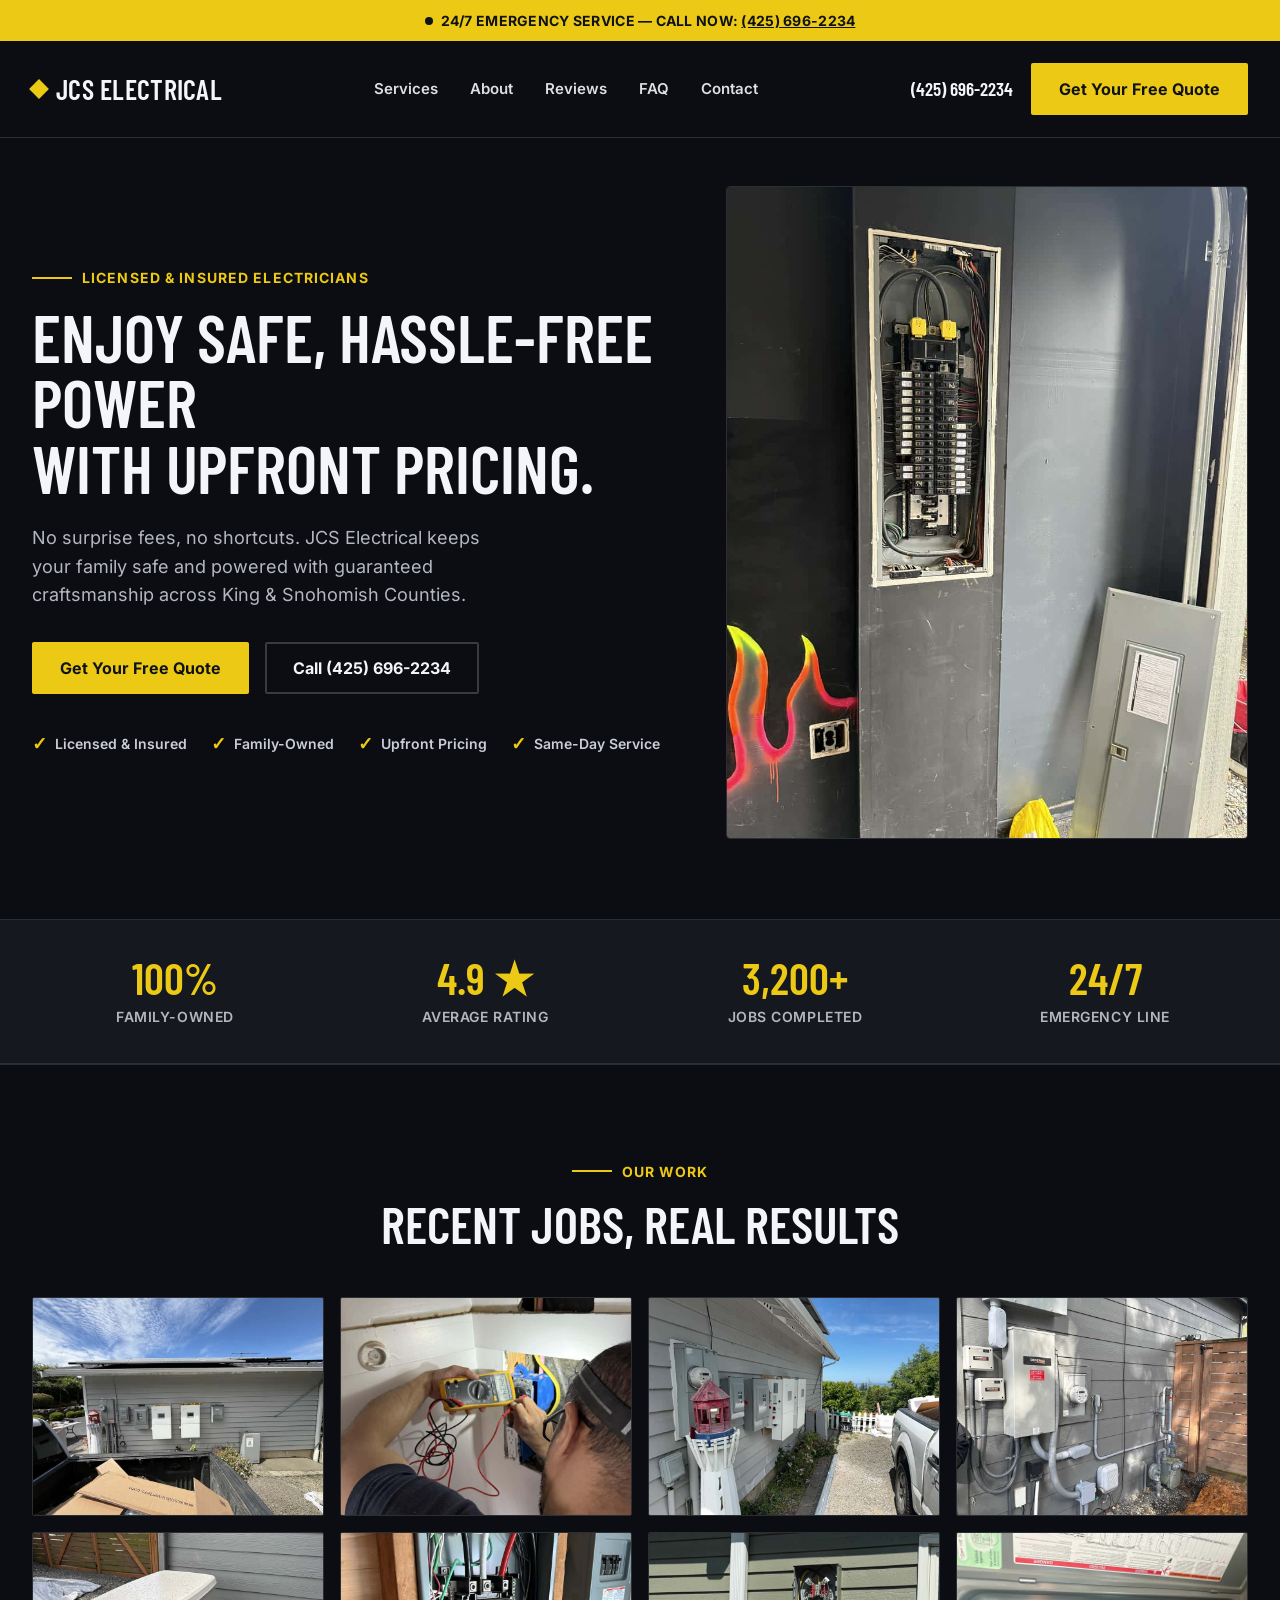
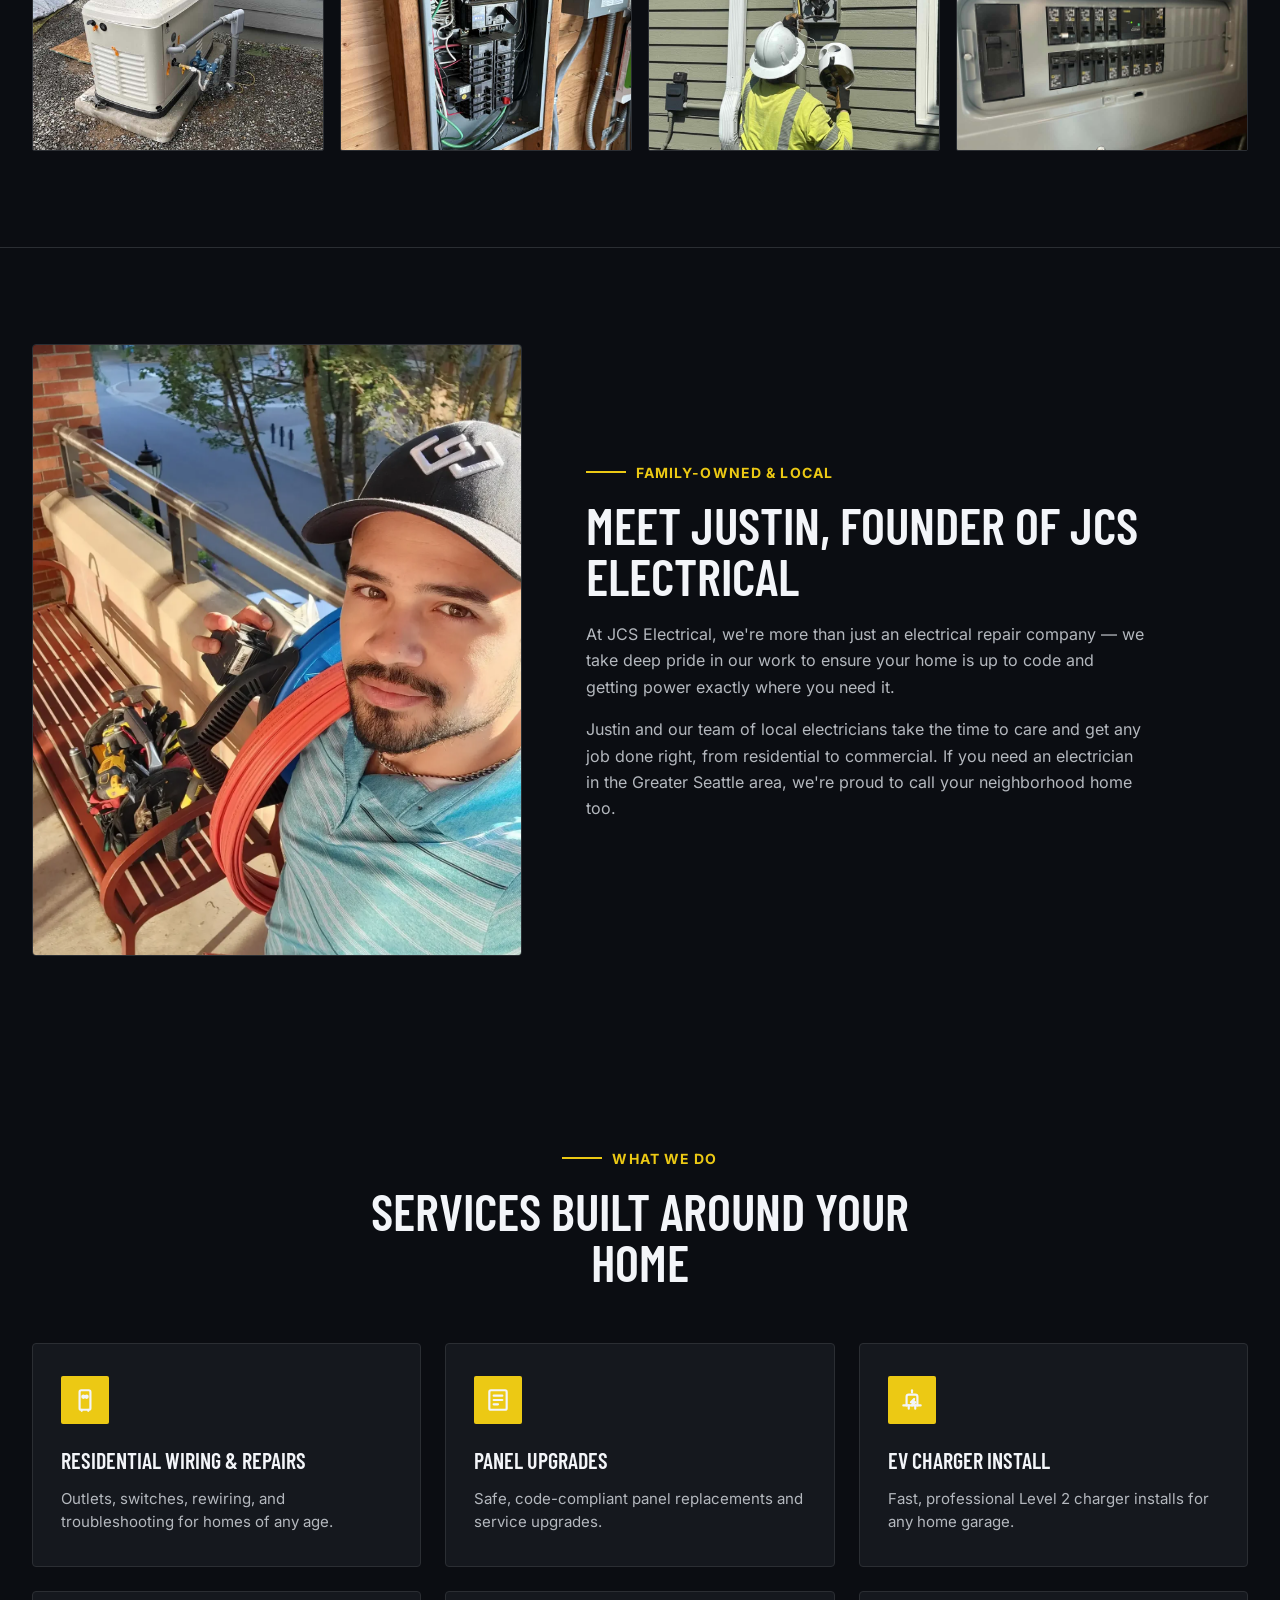
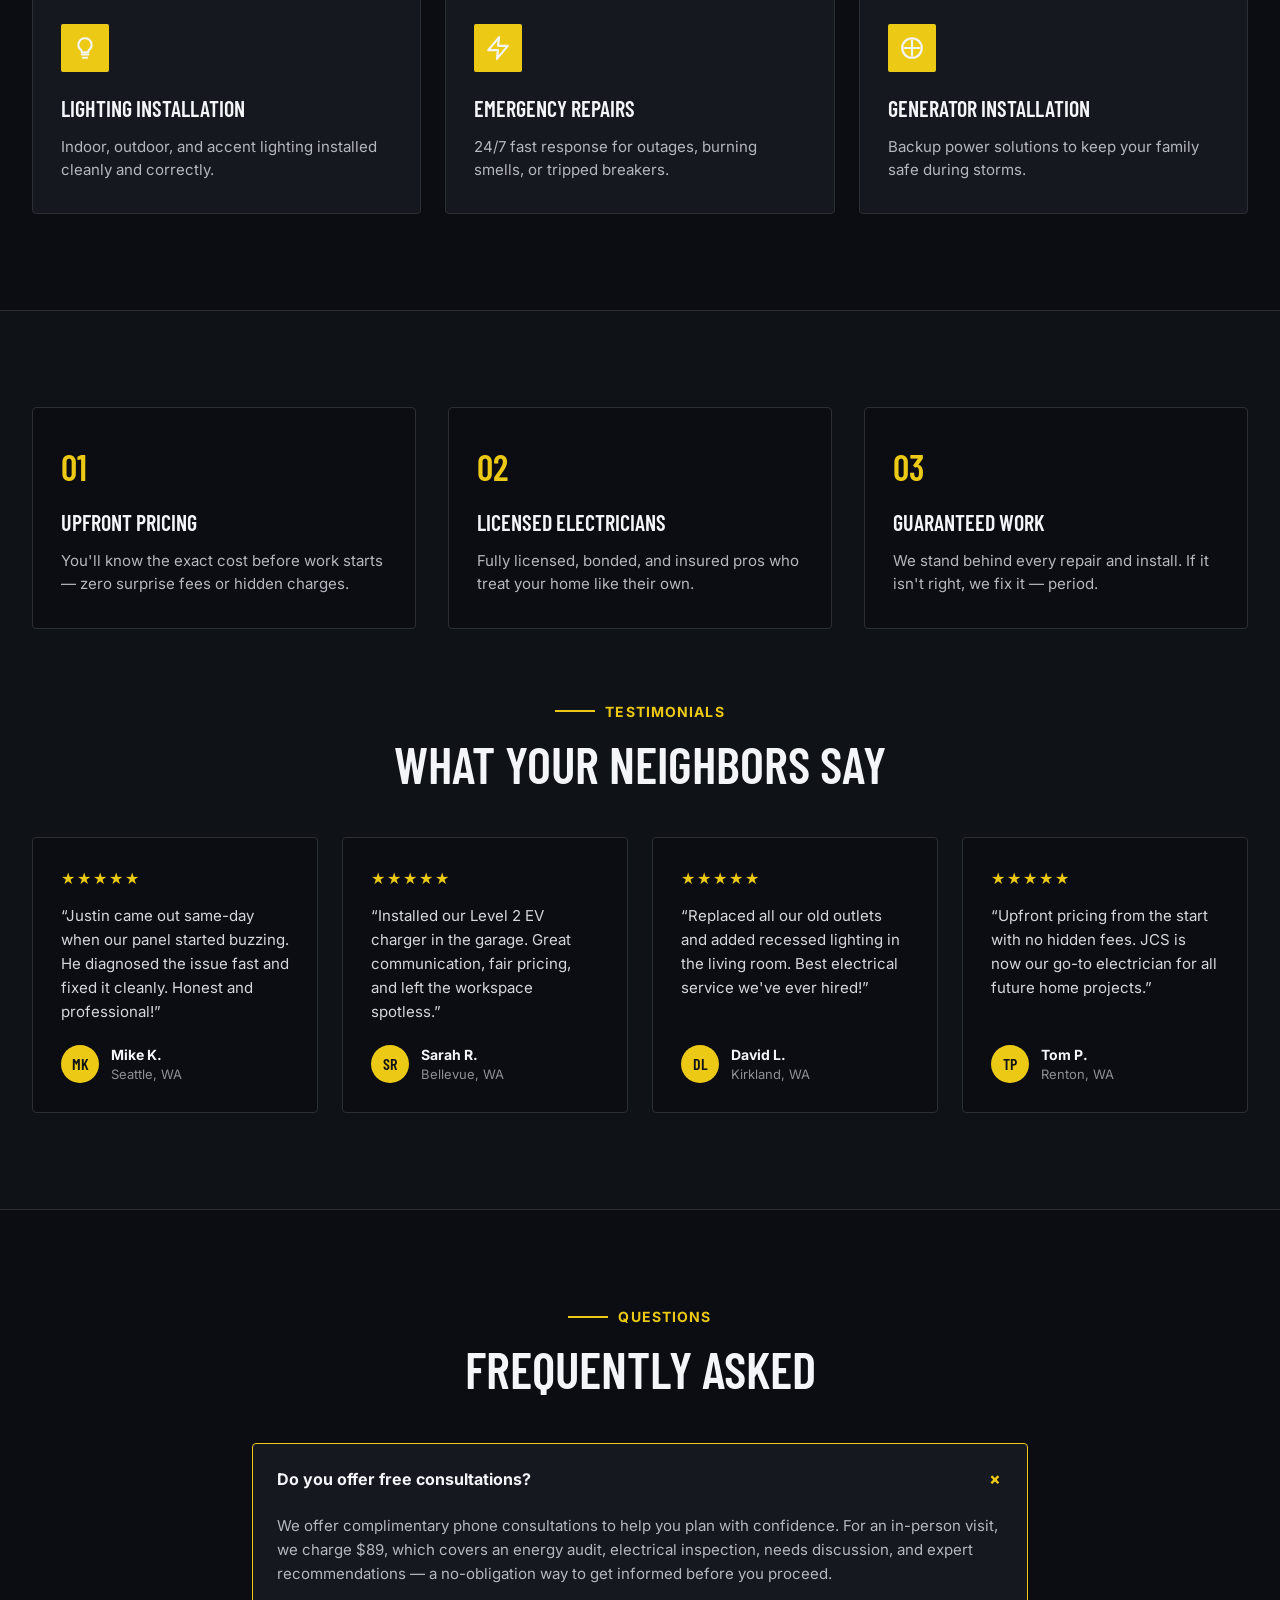
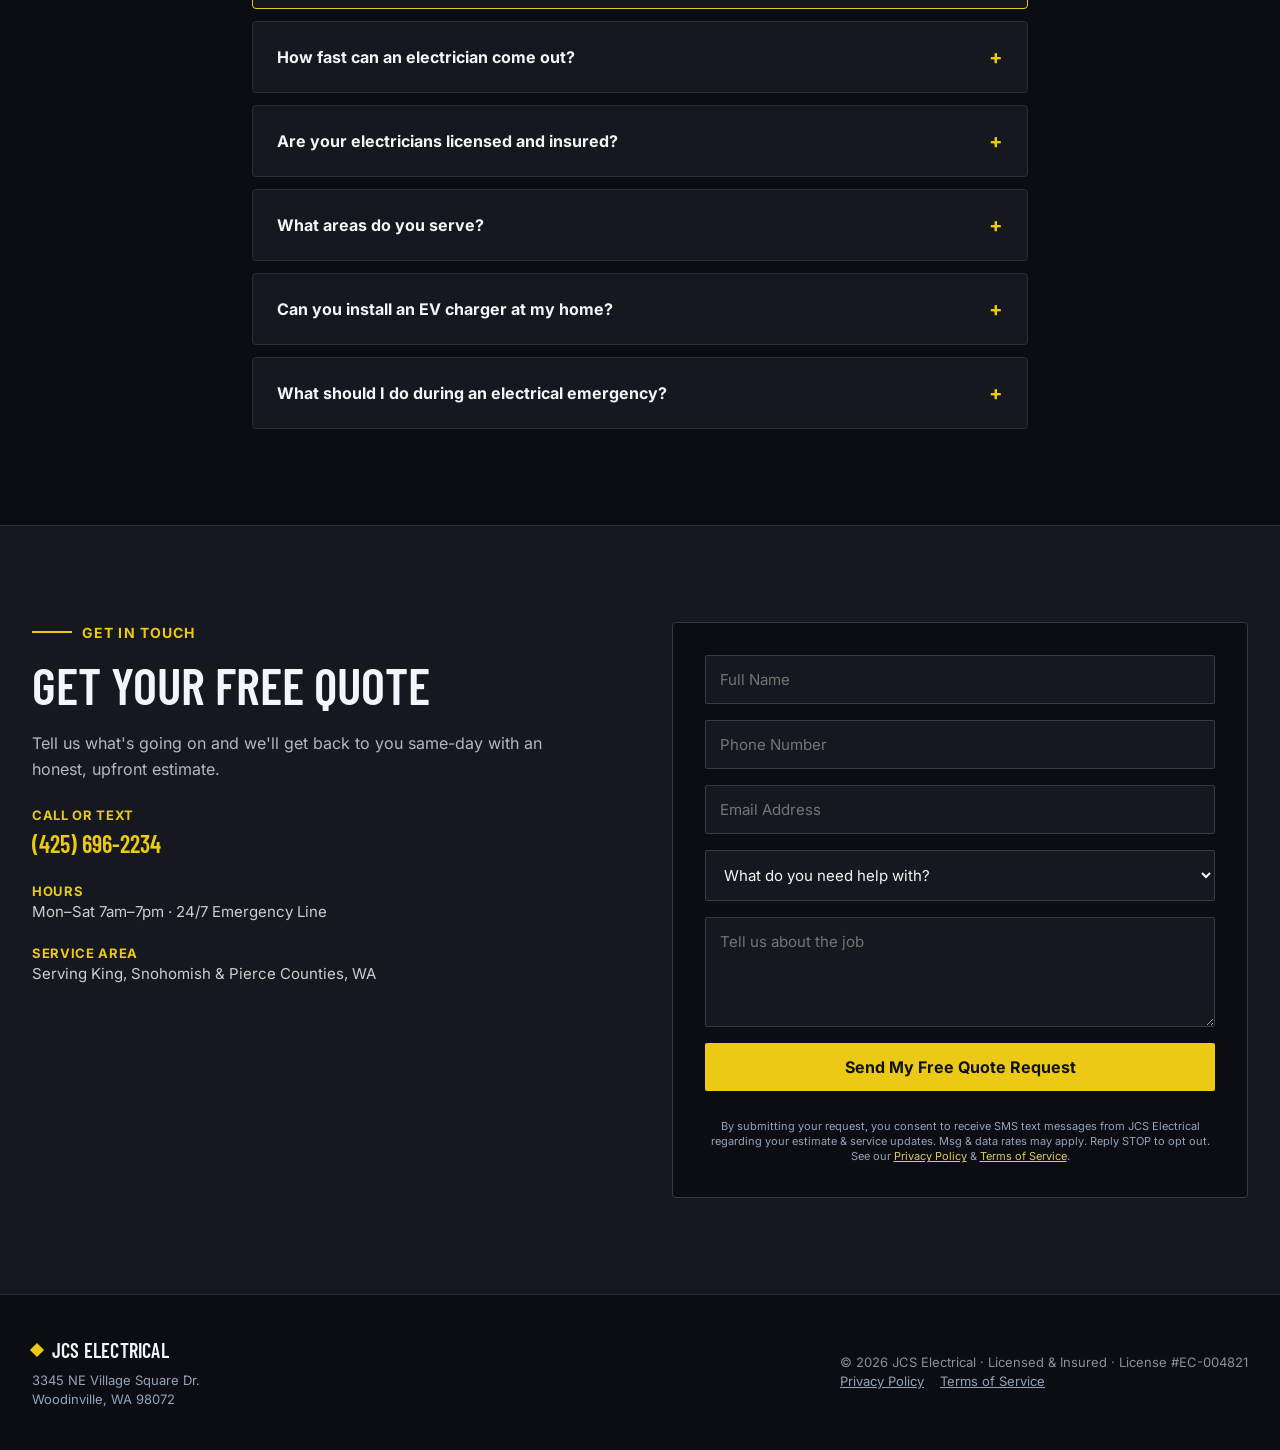
==== index.html @ bd015014 "Move Recent Jobs photo gallery section directly below stats banner" ====
<!DOCTYPE html>
<html lang="en">
<head>
  <!-- Google Tag Manager -->
<script>(function(w,d,s,l,i){w[l]=w[l]||[];w[l].push({'gtm.start':
new Date().getTime(),event:'gtm.js'});var f=d.getElementsByTagName(s)[0],
j=d.createElement(s),dl=l!='dataLayer'?'&l='+l:'';j.async=true;j.src=
'https://www.googletagmanager.com/gtm.js?id='+i+dl;f.parentNode.insertBefore(j,f);
})(window,document,'script','dataLayer','GTM-WF25S3V5');</script>
<!-- End Google Tag Manager -->
  <meta charset="utf-8">
  <meta name="viewport" content="width=device-width, initial-scale=1.0">
  <title>JCS Electrical | Licensed & Insured Electricians in Seattle, WA</title>
  <meta name="description" content="JCS Electrical is a family-owned electrical company keeping local homes safe and powered in King, Snohomish & Pierce Counties. Upfront pricing, same-day service & 24/7 emergency repairs.">
  <link rel="icon" type="image/svg+xml" href="data:image/svg+xml,<svg xmlns='http://www.w3.org/2000/svg' viewBox='0 0 100 100'><rect width='100' height='100' fill='%231a1d24'/><polygon points='52.5,22.5 32.5,57.5 47.5,57.5 42.5,77.5 67.5,45 50,45 55,22.5' fill='%23d9c95e'/></svg>">
  <link rel="stylesheet" href="css/styles.css">
</head>
<body>
  <!-- Google Tag Manager (noscript) -->
<noscript><iframe src="https://www.googletagmanager.com/ns.html?id=GTM-WF25S3V5"
height="0" width="0" style="display:none;visibility:hidden"></iframe></noscript>
<!-- End Google Tag Manager (noscript) -->

  <!-- 1. EMERGENCY TOP BANNER -->
  <div class="emergency-banner">
    <span class="emergency-dot"></span>
    <span>24/7 EMERGENCY SERVICE — CALL NOW: <a href="tel:4256962234" style="color:inherit; text-decoration:underline;">(425) 696-2234</a></span>
  </div>

  <!-- 2. SITE HEADER & NAVIGATION -->
  <header class="site-header">
    <div class="container header-container">
      <a href="#" class="logo">
        <span class="logo-icon"></span>
        JCS ELECTRICAL
      </a>

      <!-- Desktop Navigation -->
      <nav class="desktop-nav" aria-label="Main Navigation">
        <a href="#services">Services</a>
        <a href="#about">About</a>
        <a href="#reviews">Reviews</a>
        <a href="#faq">FAQ</a>
        <a href="#contact">Contact</a>
      </nav>

      <!-- Desktop Header Actions -->
      <div class="header-actions">
        <a href="tel:4256962234" class="phone-link">(425) 696-2234</a>
        <a href="#contact" class="btn-primary">Get Your Free Quote</a>
      </div>

      <!-- Mobile Hamburger Button -->
      <button class="mobile-menu-btn" id="mobileMenuBtn" aria-label="Toggle navigation menu">
        <svg viewBox="0 0 24 24" fill="none" stroke-width="2" stroke-linecap="round" stroke-linejoin="round">
          <line x1="3" y1="12" x2="21" y2="12"></line>
          <line x1="3" y1="6" x2="21" y2="6"></line>
          <line x1="3" y1="18" x2="21" y2="18"></line>
        </svg>
      </button>
    </div>

    <!-- Mobile Navigation Drawer -->
    <div class="mobile-nav-drawer" id="mobileNavDrawer">
      <a href="#services">Services</a>
      <a href="#about">About Us</a>
      <a href="#reviews">Customer Reviews</a>
      <a href="#faq">FAQ</a>
      <a href="#contact">Contact Us</a>
      <a href="tel:4256962234" class="btn-primary" style="text-align:center; margin-top:12px;">Call (425) 696-2234</a>
    </div>
  </header>

  <!-- 3. HERO SECTION -->
  <section id="hero" class="hero-section container">
    <div>
      <div class="heading-tag">
        <div class="heading-tag-line"></div>
        <span class="heading-tag-text">Licensed &amp; Insured Electricians</span>
      </div>
      <h1 class="hero-headline">
        Enjoy Safe, Hassle-Free Power<br>With Upfront Pricing.
      </h1>
      <p class="hero-description">
        No surprise fees, no shortcuts. JCS Electrical keeps your family safe and powered with guaranteed craftsmanship across King &amp; Snohomish Counties.
      </p>
      <div class="hero-cta-group">
        <a href="#contact" class="btn-primary">Get Your Free Quote</a>
        <a href="tel:4256962234" class="btn-secondary">Call (425) 696-2234</a>
      </div>
      <div class="trust-badges-inline">
        <div class="badge-item"><span class="badge-check">✓</span> Licensed &amp; Insured</div>
        <div class="badge-item"><span class="badge-check">✓</span> Family-Owned</div>
        <div class="badge-item"><span class="badge-check">✓</span> Upfront Pricing</div>
        <div class="badge-item"><span class="badge-check">✓</span> Same-Day Service</div>
      </div>
    </div>
    <div class="hero-image-wrapper">
      <img src="assets/images/img_2.png" alt="JCS Electrical professional electrician on job site" loading="eager">
    </div>
  </section>

  <!-- 4. STATS BAR -->
  <section class="stats-section">
    <div class="container stats-grid">
      <div>
        <div class="stat-value">100%</div>
        <div class="stat-label">Family-Owned</div>
      </div>
      <div>
        <div class="stat-value">4.9 ★</div>
        <div class="stat-label">Average Rating</div>
      </div>
      <div>
        <div class="stat-value">3,200+</div>
        <div class="stat-label">Jobs Completed</div>
      </div>
      <div>
        <div class="stat-value">24/7</div>
        <div class="stat-label">Emergency Line</div>
      </div>
    </div>
  </section>

  <!-- 4.5 OUR WORK / RECENT JOBS GALLERY SECTION -->
  <section id="work" class="gallery-section">
    <div class="container">
      <div class="gallery-header">
        <div class="heading-tag" style="justify-content: center;">
          <div class="heading-tag-line"></div>
          <span class="heading-tag-text">Our Work</span>
        </div>
        <h2 class="section-title">Recent jobs, real results</h2>
      </div>

      <div class="gallery-grid">
        <div class="gallery-item">
          <img src="assets/gallery/gallery-1.jpg" alt="JCS Electrical Service Panel Installation" loading="lazy">
        </div>
        <div class="gallery-item">
          <img src="assets/gallery/gallery-2.png" alt="JCS Electrical Wiring &amp; Outlet Testing" loading="lazy">
        </div>
        <div class="gallery-item">
          <img src="assets/gallery/gallery-3.jpg" alt="JCS Electrical Exterior Meter &amp; Panel Upgrade" loading="lazy">
        </div>
        <div class="gallery-item">
          <img src="assets/gallery/gallery-4.jpg" alt="JCS Electrical Home Electrical Panel &amp; Disconnect" loading="lazy">
        </div>
        <div class="gallery-item">
          <img src="assets/gallery/gallery-5.jpg" alt="JCS Electrical Backup Generator Installation" loading="lazy">
        </div>
        <div class="gallery-item">
          <img src="assets/gallery/gallery-6.png" alt="JCS Electrical Breaker Box Wiring Upgrade" loading="lazy">
        </div>
        <div class="gallery-item">
          <img src="assets/gallery/gallery-7.png" alt="JCS Electrician Installing Exterior Electrical Box" loading="lazy">
        </div>
        <div class="gallery-item">
          <img src="assets/gallery/gallery-8.jpg" alt="JCS Electrical Upgraded Main Circuit Breaker Panel" loading="lazy">
        </div>
      </div>
    </div>
  </section>

  <!-- 5. ABOUT / FOUNDER SECTION -->
  <section id="about" class="container about-section">
    <div class="about-image-wrapper">
      <img src="assets/images/img_1.webp" alt="Justin, Founder of JCS Electrical" loading="lazy">
    </div>
    <div>
      <div class="heading-tag">
        <div class="heading-tag-line"></div>
        <span class="heading-tag-text">Family-Owned &amp; Local</span>
      </div>
      <h2 class="section-title" style="margin-bottom: 20px;">Meet Justin, Founder of JCS Electrical</h2>
      <p class="about-paragraph">
        At JCS Electrical, we're more than just an electrical repair company — we take deep pride in our work to ensure your home is up to code and getting power exactly where you need it.
      </p>
      <p class="about-paragraph">
        Justin and our team of local electricians take the time to care and get any job done right, from residential to commercial. If you need an electrician in the Greater Seattle area, we're proud to call your neighborhood home too.
      </p>
    </div>
  </section>

  <!-- 6. SERVICES SECTION -->
  <section id="services" class="container services-section">
    <div class="services-header">
      <div class="heading-tag" style="justify-content: center;">
        <div class="heading-tag-line"></div>
        <span class="heading-tag-text">What We Do</span>
      </div>
      <h2 class="section-title">Services built around your home</h2>
    </div>

    <div class="services-grid">
      <!-- Service 1 -->
      <div class="service-card">
        <div class="service-icon">
          <svg width="26" height="26" viewBox="0 0 24 24" fill="none" stroke="currentColor" stroke-width="2" stroke-linecap="round" stroke-linejoin="round"><rect x="7" y="3" width="10" height="18" rx="1.5"></rect><circle cx="10.5" cy="9" r="1"></circle><circle cx="13.5" cy="9" r="1"></circle><path d="M9 21v1M15 21v1"></path></svg>
        </div>
        <h3 class="service-title">Residential Wiring &amp; Repairs</h3>
        <p class="service-desc">Outlets, switches, rewiring, and troubleshooting for homes of any age.</p>
      </div>

      <!-- Service 2 -->
      <div class="service-card">
        <div class="service-icon">
          <svg width="26" height="26" viewBox="0 0 24 24" fill="none" stroke="currentColor" stroke-width="2" stroke-linecap="round" stroke-linejoin="round"><rect x="4" y="3" width="16" height="18" rx="1.5"></rect><line x1="8" y1="8" x2="16" y2="8"></line><line x1="8" y1="12" x2="16" y2="12"></line><line x1="8" y1="16" x2="12" y2="16"></line></svg>
        </div>
        <h3 class="service-title">Panel Upgrades</h3>
        <p class="service-desc">Safe, code-compliant panel replacements and service upgrades.</p>
      </div>

      <!-- Service 3 -->
      <div class="service-card">
        <div class="service-icon">
          <svg width="26" height="26" viewBox="0 0 24 24" fill="none" stroke="currentColor" stroke-width="2" stroke-linecap="round" stroke-linejoin="round"><path d="M7 17V9a2 2 0 0 1 2-2h6a2 2 0 0 1 2 2v8"></path><path d="M4 17h16"></path><path d="M9 17v3M15 17v3"></path><path d="M12 5V3"></path><path d="M14 11l-3 3h2l-1 3 3-3h-2z"></path></svg>
        </div>
        <h3 class="service-title">EV Charger Install</h3>
        <p class="service-desc">Fast, professional Level 2 charger installs for any home garage.</p>
      </div>

      <!-- Service 4 -->
      <div class="service-card">
        <div class="service-icon">
          <svg width="26" height="26" viewBox="0 0 24 24" fill="none" stroke="currentColor" stroke-width="2" stroke-linecap="round" stroke-linejoin="round"><path d="M9 18h6"></path><path d="M10 21h4"></path><path d="M12 3a6 6 0 0 0-4 10.5c.6.6 1 1.5 1 2.5h6c0-1 .4-1.9 1-2.5A6 6 0 0 0 12 3Z"></path></svg>
        </div>
        <h3 class="service-title">Lighting Installation</h3>
        <p class="service-desc">Indoor, outdoor, and accent lighting installed cleanly and correctly.</p>
      </div>

      <!-- Service 5 -->
      <div class="service-card">
        <div class="service-icon">
          <svg width="26" height="26" viewBox="0 0 24 24" fill="none" stroke="currentColor" stroke-width="2" stroke-linecap="round" stroke-linejoin="round"><path d="M13 2L3 14h9l-1 8 10-12h-9l1-8z"></path></svg>
        </div>
        <h3 class="service-title">Emergency Repairs</h3>
        <p class="service-desc">24/7 fast response for outages, burning smells, or tripped breakers.</p>
      </div>

      <!-- Service 6 -->
      <div class="service-card">
        <div class="service-icon">
          <svg width="26" height="26" viewBox="0 0 24 24" fill="none" stroke="currentColor" stroke-width="2" stroke-linecap="round" stroke-linejoin="round"><path d="M5 12h14"></path><path d="M12 5v14"></path><circle cx="12" cy="12" r="9"></circle></svg>
        </div>
        <h3 class="service-title">Generator Installation</h3>
        <p class="service-desc">Backup power solutions to keep your family safe during storms.</p>
      </div>
    </div>
  </section>

  <!-- 7. WHY CHOOSE US & REVIEWS SECTION -->
  <section id="reviews" class="why-section">
    <div class="container">
      
      <!-- Why Choose Us Grid -->
      <div class="why-grid">
        <div class="why-card">
          <div class="why-number">01</div>
          <h3 class="why-title">Upfront Pricing</h3>
          <p class="why-desc">You'll know the exact cost before work starts — zero surprise fees or hidden charges.</p>
        </div>
        <div class="why-card">
          <div class="why-number">02</div>
          <h3 class="why-title">Licensed Electricians</h3>
          <p class="why-desc">Fully licensed, bonded, and insured pros who treat your home like their own.</p>
        </div>
        <div class="why-card">
          <div class="why-number">03</div>
          <h3 class="why-title">Guaranteed Work</h3>
          <p class="why-desc">We stand behind every repair and install. If it isn't right, we fix it — period.</p>
        </div>
      </div>

      <!-- Customer Reviews Header -->
      <div class="reviews-header">
        <div class="heading-tag" style="justify-content: center;">
          <div class="heading-tag-line"></div>
          <span class="heading-tag-text">Testimonials</span>
        </div>
        <h2 class="section-title">What your neighbors say</h2>
      </div>

      <!-- Customer Reviews Grid -->
      <div class="reviews-grid">
        <div class="review-card">
          <div>
            <div class="stars">★★★★★</div>
            <p class="review-quote">“Justin came out same-day when our panel started buzzing. He diagnosed the issue fast and fixed it cleanly. Honest and professional!”</p>
          </div>
          <div class="reviewer-meta">
            <div class="avatar-initials">MK</div>
            <div>
              <div class="reviewer-name">Mike K.</div>
              <div class="reviewer-location">Seattle, WA</div>
            </div>
          </div>
        </div>

        <div class="review-card">
          <div>
            <div class="stars">★★★★★</div>
            <p class="review-quote">“Installed our Level 2 EV charger in the garage. Great communication, fair pricing, and left the workspace spotless.”</p>
          </div>
          <div class="reviewer-meta">
            <div class="avatar-initials">SR</div>
            <div>
              <div class="reviewer-name">Sarah R.</div>
              <div class="reviewer-location">Bellevue, WA</div>
            </div>
          </div>
        </div>

        <div class="review-card">
          <div>
            <div class="stars">★★★★★</div>
            <p class="review-quote">“Replaced all our old outlets and added recessed lighting in the living room. Best electrical service we've ever hired!”</p>
          </div>
          <div class="reviewer-meta">
            <div class="avatar-initials">DL</div>
            <div>
              <div class="reviewer-name">David L.</div>
              <div class="reviewer-location">Kirkland, WA</div>
            </div>
          </div>
        </div>

        <div class="review-card">
          <div>
            <div class="stars">★★★★★</div>
            <p class="review-quote">“Upfront pricing from the start with no hidden fees. JCS is now our go-to electrician for all future home projects.”</p>
          </div>
          <div class="reviewer-meta">
            <div class="avatar-initials">TP</div>
            <div>
              <div class="reviewer-name">Tom P.</div>
              <div class="reviewer-location">Renton, WA</div>
            </div>
          </div>
        </div>
      </div>

    </div>
  </section>

  <!-- 8. FAQ SECTION -->
  <section id="faq" class="container faq-section">
    <div class="faq-header">
      <div class="heading-tag" style="justify-content: center;">
        <div class="heading-tag-line"></div>
        <span class="heading-tag-text">Questions</span>
      </div>
      <h2 class="section-title">Frequently asked</h2>
    </div>

    <div class="faq-list">
      <!-- FAQ 1 -->
      <div class="faq-item is-open">
        <div class="faq-question">
          <span>Do you offer free consultations?</span>
          <span class="faq-toggle-icon">+</span>
        </div>
        <div class="faq-answer">
          We offer complimentary phone consultations to help you plan with confidence. For an in-person visit, we charge $89, which covers an energy audit, electrical inspection, needs discussion, and expert recommendations — a no-obligation way to get informed before you proceed.
        </div>
      </div>

      <!-- FAQ 2 -->
      <div class="faq-item">
        <div class="faq-question">
          <span>How fast can an electrician come out?</span>
          <span class="faq-toggle-icon">+</span>
        </div>
        <div class="faq-answer">
          We offer same-day service for most routine jobs and 24/7 immediate dispatch for emergency repairs.
        </div>
      </div>

      <!-- FAQ 3 -->
      <div class="faq-item">
        <div class="faq-question">
          <span>Are your electricians licensed and insured?</span>
          <span class="faq-toggle-icon">+</span>
        </div>
        <div class="faq-answer">
          Absolutely. Every job is handled by a fully licensed, bonded, and insured electrician (License #EC-004821).
        </div>
      </div>

      <!-- FAQ 4 -->
      <div class="faq-item">
        <div class="faq-question">
          <span>What areas do you serve?</span>
          <span class="faq-toggle-icon">+</span>
        </div>
        <div class="faq-answer">
          We proudly serve Pierce, King and Snohomish Counties, including White Center, Tukwila, Burien, SeaTac, Fairwood, Renton, Kent, Federal Way, Auburn, Edgewood, Fife, Tacoma, Sumner, Puyallup, Des Moines, South Center, Dash Point, Shoreline, Woodinville, Edmonds, Cottage Lake, Bellevue, Kirkland, Bothell, Seattle, Redmond, Mercer Island, Marysville, Snohomish, and Everett. Call us to confirm coverage.
        </div>
      </div>

      <!-- FAQ 5 -->
      <div class="faq-item">
        <div class="faq-question">
          <span>Can you install an EV charger at my home?</span>
          <span class="faq-toggle-icon">+</span>
        </div>
        <div class="faq-answer">
          Yes, we specialize in Level 2 home EV charger installations for Tesla, ChargePoint, JuiceBox, and all EV models.
        </div>
      </div>

      <!-- FAQ 6 -->
      <div class="faq-item">
        <div class="faq-question">
          <span>What should I do during an electrical emergency?</span>
          <span class="faq-toggle-icon">+</span>
        </div>
        <div class="faq-answer">
          If you notice burning smells, sparks, or sudden power loss, shut off your main breaker if safe to do so, and call our 24/7 line at (425) 696-2234 immediately.
        </div>
      </div>
    </div>
  </section>

  <!-- 9. CONTACT / LEAD FORM SECTION -->
  <section id="contact" class="contact-section">
    <div class="container contact-grid">
      
      <!-- Contact Details -->
      <div>
        <div class="heading-tag">
          <div class="heading-tag-line"></div>
          <span class="heading-tag-text">Get In Touch</span>
        </div>
        <h2 class="section-title" style="margin-bottom: 20px;">Get Your Free Quote</h2>
        <p class="about-paragraph">
          Tell us what's going on and we'll get back to you same-day with an honest, upfront estimate.
        </p>
        
        <div class="contact-info-list">
          <div>
            <div class="info-label">Call or Text</div>
            <a href="tel:4256962234" class="info-value-lg">(425) 696-2234</a>
          </div>
          <div>
            <div class="info-label">Hours</div>
            <div class="info-value">Mon–Sat 7am–7pm · 24/7 Emergency Line</div>
          </div>
          <div>
            <div class="info-label">Service Area</div>
            <div class="info-value">Serving King, Snohomish &amp; Pierce Counties, WA</div>
          </div>
        </div>
      </div>

      <!-- Lead Quote Form -->
      <div>
        <form class="contact-form" id="quoteForm">
          <input type="text" required placeholder="Full Name" class="form-control">
          <input type="tel" required placeholder="Phone Number" class="form-control">
          <input type="email" placeholder="Email Address" class="form-control">
          <select class="form-control">
            <option value="">What do you need help with?</option>
            <option>Residential Wiring &amp; Repairs</option>
            <option>Panel Upgrades</option>
            <option>EV Charger Install</option>
            <option>Lighting Installation</option>
            <option>Emergency Repairs</option>
            <option>Generator Installation</option>
            <option>Other Electrical Project</option>
          </select>
          <textarea placeholder="Tell us about the job" rows="4" class="form-control"></textarea>
          <button type="submit" class="btn-primary" style="width: 100%;">Send My Free Quote Request</button>
          <p style="font-size: 11px; color: #94a3b8; margin-top: 12px; line-height: 1.4; text-align: center;">
            By submitting your request, you consent to receive SMS text messages from JCS Electrical regarding your estimate &amp; service updates. Msg &amp; data rates may apply. Reply STOP to opt out. See our <a href="privacy-policy/" style="color:#d9c95e; text-decoration:underline;">Privacy Policy</a> &amp; <a href="terms-of-service/" style="color:#d9c95e; text-decoration:underline;">Terms of Service</a>.
          </p>
        </form>

        <!-- Form Success State -->
        <div class="form-success-card" id="formSuccessCard">
          <div class="avatar-initials" style="font-size: 20px; width: 44px; height: 44px;">✓</div>
          <h3 class="section-title" style="font-size: 24px;">Request Received!</h3>
          <p class="about-paragraph" style="margin: 0;">Thanks — we'll call you back same-day to schedule your free quote.</p>
        </div>
      </div>

    </div>
  </section>

  <!-- 10. SITE FOOTER -->
  <footer class="site-footer">
    <div class="container footer-container">
      <div class="footer-brand">
        <div class="logo" style="font-size: 20px;">
          <span class="logo-icon" style="width: 10px; height: 10px;"></span>
          JCS ELECTRICAL
        </div>
        <div style="font-size: 13px; color: #94a3b8; margin-top: 6px; line-height: 1.5;">
          3345 NE Village Square Dr.<br>
          Woodinville, WA 98072
        </div>
      </div>
      <div class="footer-copy">
        © 2026 JCS Electrical · Licensed &amp; Insured · License #EC-004821<br>
        <a href="privacy-policy/" style="color:#94a3b8; margin-right: 12px; text-decoration: underline;">Privacy Policy</a>
        <a href="terms-of-service/" style="color:#94a3b8; text-decoration: underline;">Terms of Service</a>
      </div>
    </div>
  </footer>

  <script src="js/main.js"></script>

  <!-- GoHighLevel LeadConnector Chat Widget -->
  <script src="https://widgets.leadconnectorhq.com/loader.js" data-resources-url="https://widgets.leadconnectorhq.com/chat-widget/loader.js" data-widget-id="6a6931dc89b8c5f4e83882a5" data-source="WEB_USER"></script>
</body>
</html>
---- css/styles.css ----
/* ==========================================================================
   JCS ELECTRICAL - MAIN STYLESHEET
   Clean, Responsive, High-Performance Modern CSS
   ========================================================================== */

/* --------------------------------------------------------------------------
   1. DESIGN TOKENS & FONT FACES
   -------------------------------------------------------------------------- */
@font-face {
  font-family: 'Barlow Condensed';
  font-style: normal;
  font-weight: 600 900;
  font-display: swap;
  src: url("../assets/fonts/font_3.woff2") format('woff2');
}

@font-face {
  font-family: 'Inter';
  font-style: normal;
  font-weight: 400 700;
  font-display: swap;
  src: url("../assets/fonts/font_19.woff2") format('woff2');
}

:root {
  /* Color Palette */
  --bg-main: oklch(16% 0.01 260);
  --bg-card: oklch(21% 0.012 260);
  --bg-card-hover: oklch(24% 0.014 260);
  --bg-subtle: oklch(18% 0.01 260);
  
  --accent-gold: oklch(84% 0.17 96);
  --accent-gold-hover: oklch(90% 0.15 96);
  --accent-text-dark: oklch(18% 0.01 260);
  
  --text-main: oklch(97% 0.005 260);
  --text-muted: oklch(78% 0.01 260);
  --text-dim: oklch(65% 0.01 260);
  
  --border-color: oklch(30% 0.01 260);
  --border-color-light: oklch(35% 0.01 260);

  /* Typography */
  --font-heading: 'Barlow Condensed', -apple-system, BlinkMacSystemFont, sans-serif;
  --font-body: 'Inter', -apple-system, BlinkMacSystemFont, sans-serif;

  /* Layout & Spacing */
  --container-max: 1280px;
  --radius-sm: 2px;
  --radius-md: 4px;
  --radius-lg: 8px;
  --transition-fast: 0.2s ease;
}

/* --------------------------------------------------------------------------
   2. GLOBAL RESET & BASE STYLES
   -------------------------------------------------------------------------- */
* {
  margin: 0;
  padding: 0;
  box-sizing: border-border-box;
}

*, *::before, *::after {
  box-sizing: border-box;
}

html {
  scroll-behavior: smooth;
  font-size: 16px;
  -webkit-text-size-adjust: 100%;
}

body {
  background-color: var(--bg-main);
  color: var(--text-main);
  font-family: var(--font-body);
  line-height: 1.5;
  min-width: 320px;
  overflow-x: hidden;
}

a {
  color: var(--accent-gold);
  text-decoration: none;
  transition: color var(--transition-fast);
}

a:hover {
  color: var(--accent-gold-hover);
}

img {
  max-width: 100%;
  height: auto;
  display: block;
}

button, input, select, textarea {
  font-family: inherit;
  font-size: inherit;
}

/* --------------------------------------------------------------------------
   3. UTILITIES & ANIMATIONS
   -------------------------------------------------------------------------- */
.container {
  max-width: var(--container-max);
  margin: 0 auto;
  padding-left: 32px;
  padding-right: 32px;
}

.text-gold {
  color: var(--accent-gold);
}

.heading-tag {
  display: flex;
  align-items: center;
  gap: 10px;
  margin-bottom: 16px;
}

.heading-tag-line {
  height: 2px;
  width: 40px;
  background: var(--accent-gold);
}

.heading-tag-text {
  font-weight: 700;
  font-size: 14px;
  letter-spacing: 0.08em;
  color: var(--accent-gold);
  text-transform: uppercase;
}

.section-title {
  font-family: var(--font-heading);
  font-weight: 900;
  font-size: clamp(34px, 4vw, 52px);
  text-transform: uppercase;
  line-height: 1;
}

.btn-primary {
  display: inline-flex;
  align-items: center;
  justify-content: center;
  background: var(--accent-gold);
  color: var(--accent-text-dark);
  font-weight: 800;
  font-size: 16px;
  padding: 14px 28px;
  border-radius: var(--radius-sm);
  border: none;
  cursor: pointer;
  white-space: nowrap;
  min-height: 44px;
  transition: background var(--transition-fast), transform var(--transition-fast);
}

.btn-primary:hover {
  background: var(--accent-gold-hover);
  color: var(--accent-text-dark);
  transform: translateY(-1px);
}

.btn-secondary {
  display: inline-flex;
  align-items: center;
  justify-content: center;
  border: 2px solid var(--border-color-light);
  color: var(--text-main);
  font-weight: 700;
  font-size: 16px;
  padding: 12px 26px;
  border-radius: var(--radius-sm);
  cursor: pointer;
  white-space: nowrap;
  min-height: 44px;
  transition: border-color var(--transition-fast), background var(--transition-fast);
}

.btn-secondary:hover {
  border-color: var(--accent-gold);
  color: var(--text-main);
}

@keyframes pulse {
  0%, 100% { opacity: 1; }
  50% { opacity: 0.45; }
}

/* --------------------------------------------------------------------------
   4. EMERGENCY BAR & HEADER NAVIGATION
   -------------------------------------------------------------------------- */
.emergency-banner {
  background: var(--accent-gold);
  color: var(--accent-text-dark);
  font-family: var(--font-body);
  font-weight: 700;
  font-size: 14px;
  text-align: center;
  padding: 10px 20px;
  letter-spacing: 0.02em;
  display: flex;
  align-items: center;
  justify-content: center;
  gap: 8px;
}

.emergency-dot {
  width: 8px;
  height: 8px;
  border-radius: 50%;
  background: var(--accent-text-dark);
  display: inline-block;
  animation: pulse 1.6s infinite;
}

.site-header {
  position: relative;
  border-bottom: 1px solid var(--border-color);
}

.header-container {
  display: flex;
  align-items: center;
  justify-content: space-between;
  padding-top: 22px;
  padding-bottom: 22px;
  gap: 24px;
}

.logo {
  font-family: var(--font-heading);
  font-weight: 900;
  font-size: 28px;
  letter-spacing: 0.01em;
  display: flex;
  align-items: center;
  gap: 10px;
  color: var(--text-main);
}

.logo-icon {
  width: 14px;
  height: 14px;
  background: var(--accent-gold);
  transform: rotate(45deg);
  display: inline-block;
}

.desktop-nav {
  display: flex;
  gap: 32px;
  font-size: 15px;
  font-weight: 600;
}

.desktop-nav a {
  color: oklch(90% 0.005 260);
}

.desktop-nav a:hover {
  color: var(--accent-gold);
}

.header-actions {
  display: flex;
  align-items: center;
  gap: 18px;
}

.phone-link {
  font-family: var(--font-heading);
  font-weight: 800;
  font-size: 19px;
  color: var(--text-main);
}

/* Mobile Hamburger Toggle */
.mobile-menu-btn {
  display: none;
  background: transparent;
  border: none;
  cursor: pointer;
  padding: 8px;
  color: var(--text-main);

}

.mobile-menu-btn svg {
  width: 28px;
  height: 28px;
  stroke: var(--text-main);
}

.mobile-nav-drawer {
  display: none;
  position: absolute;
  top: 100%;
  left: 0;
  right: 0;
  background: var(--bg-card);
  border-bottom: 1px solid var(--border-color);
  padding: 24px 32px;
  z-index: 1000;
  box-shadow: 0 10px 30px rgba(0,0,0,0.5);
}

.mobile-nav-drawer.is-open {
  display: flex;
  flex-direction: column;
  gap: 16px;
}

.mobile-nav-drawer a {
  font-size: 18px;
  font-weight: 700;
  padding: 8px 0;
  color: var(--text-main);
  border-bottom: 1px solid var(--border-color-light);
}

/* --------------------------------------------------------------------------
   5. HERO SECTION
   -------------------------------------------------------------------------- */
.hero-section {
  padding-top: 48px;
  padding-bottom: 80px;
  display: grid;
  grid-template-columns: 1.1fr 0.9fr;
  gap: 56px;
  align-items: center;
}

.hero-headline {
  font-family: var(--font-heading);
  font-weight: 900;
  font-size: clamp(40px, 5.2vw, 76px);
  line-height: 0.98;
  margin-bottom: 24px;
  text-transform: uppercase;
}

.hero-description {
  font-size: 18px;
  line-height: 1.6;
  color: var(--text-muted);
  max-width: 480px;
  margin-bottom: 32px;
}

.hero-cta-group {
  display: flex;
  gap: 16px;
  flex-wrap: wrap;
  margin-bottom: 36px;
}

.trust-badges-inline {
  display: flex;
  gap: 24px;
  flex-wrap: wrap;
}

.badge-item {
  display: flex;
  align-items: center;
  gap: 8px;
  font-size: 14px;
  font-weight: 600;
  color: oklch(85% 0.01 260);
}

.badge-check {
  color: var(--accent-gold);
  font-size: 18px;
  font-weight: 800;
}

.hero-image-wrapper {
  position: relative;
  aspect-ratio: 4 / 5;
  border-radius: var(--radius-md);
  overflow: hidden;
  border: 1px solid var(--border-color);
  width: 100%;
}

.hero-image-wrapper img {
  width: 100%;
  height: 100%;
  object-fit: cover;
}

/* --------------------------------------------------------------------------
   6. STATS BAR SECTION
   -------------------------------------------------------------------------- */
.stats-section {
  background: var(--bg-card);
  border-top: 1px solid var(--border-color);
  border-bottom: 1px solid var(--border-color);
}

.stats-grid {
  padding-top: 36px;
  padding-bottom: 36px;
  display: grid;
  grid-template-columns: repeat(4, 1fr);
  gap: 24px;
  text-align: center;
}

.stat-value {
  font-family: var(--font-heading);
  font-weight: 900;
  font-size: 44px;
  color: var(--accent-gold);
  line-height: 1;
  margin-bottom: 6px;
}

.stat-label {
  font-size: 14px;
  font-weight: 600;
  color: var(--text-muted);
  text-transform: uppercase;
  letter-spacing: 0.04em;
}

/* --------------------------------------------------------------------------
   7. ABOUT / FOUNDER SECTION
   -------------------------------------------------------------------------- */
.about-section {
  padding-top: 96px;
  padding-bottom: 96px;
  display: grid;
  grid-template-columns: 0.85fr 1.15fr;
  gap: 64px;
  align-items: center;
}

.about-image-wrapper {
  position: relative;
  aspect-ratio: 4 / 5;
  border-radius: var(--radius-md);
  overflow: hidden;
  border: 1px solid var(--border-color);
  width: 100%;
}

.about-image-wrapper img {
  width: 100%;
  height: 100%;
  object-fit: cover;
}

.about-paragraph {
  font-size: 16px;
  line-height: 1.65;
  color: var(--text-muted);
  max-width: 560px;
  margin-bottom: 16px;
}

/* --------------------------------------------------------------------------
   8. SERVICES GRID SECTION
   -------------------------------------------------------------------------- */
.services-section {
  padding-top: 96px;
  padding-bottom: 96px;
}

.services-header {
  text-align: center;
  max-width: 640px;
  margin: 0 auto 56px;
}

.services-grid {
  display: grid;
  grid-template-columns: repeat(3, 1fr);
  gap: 24px;
}

.service-card {
  background: var(--bg-card);
  border: 1px solid var(--border-color);
  border-radius: var(--radius-md);
  padding: 32px 28px;
  transition: border-color var(--transition-fast), transform var(--transition-fast);
}

.service-card:hover {
  border-color: var(--accent-gold);
  transform: translateY(-2px);
}

.service-icon {
  width: 48px;
  height: 48px;
  background: var(--accent-gold);
  border-radius: var(--radius-sm);
  display: flex;
  align-items: center;
  justify-content: center;
  margin-bottom: 20px;
}

.service-title {
  font-family: var(--font-heading);
  font-weight: 800;
  font-size: 22px;
  margin-bottom: 10px;
  text-transform: uppercase;
}

.service-desc {
  font-size: 15px;
  line-height: 1.55;
  color: var(--text-muted);
}

/* --------------------------------------------------------------------------
   9. WHY CHOOSE US & REVIEWS SECTION
   -------------------------------------------------------------------------- */
.why-section {
  background: var(--bg-subtle);
  border-top: 1px solid var(--border-color);
  border-bottom: 1px solid var(--border-color);
  padding-top: 96px;
  padding-bottom: 96px;
}

.why-grid {
  display: grid;
  grid-template-columns: 1fr 1fr 1fr;
  gap: 32px;
  margin-bottom: 72px;
}

.why-card {
  background: var(--bg-main);
  border: 1px solid var(--border-color);
  border-radius: var(--radius-md);
  padding: 32px 28px;
}

.why-number {
  font-family: var(--font-heading);
  font-weight: 900;
  font-size: 36px;
  color: var(--accent-gold);
  margin-bottom: 12px;
}

.why-title {
  font-family: var(--font-heading);
  font-weight: 800;
  font-size: 22px;
  margin-bottom: 10px;
  text-transform: uppercase;
}

.why-desc {
  font-size: 15px;
  line-height: 1.55;
  color: var(--text-muted);
}

.reviews-header {
  text-align: center;
  max-width: 640px;
  margin: 0 auto 48px;
}

.reviews-grid {
  display: grid;
  grid-template-columns: repeat(4, 1fr);
  gap: 24px;
}

.review-card {
  background: var(--bg-main);
  border: 1px solid var(--border-color);
  border-radius: var(--radius-md);
  padding: 28px;
  display: flex;
  flex-direction: column;
  justify-content: space-between;
}

.stars {
  color: var(--accent-gold);
  font-size: 16px;
  letter-spacing: 2px;
  margin-bottom: 14px;
}

.review-quote {
  font-size: 15px;
  line-height: 1.6;
  color: oklch(88% 0.005 260);
  margin-bottom: 20px;
}

.reviewer-meta {
  display: flex;
  align-items: center;
  gap: 12px;
}

.avatar-initials {
  width: 38px;
  height: 38px;
  border-radius: 50%;
  background: var(--accent-gold);
  display: flex;
  align-items: center;
  justify-content: center;
  font-weight: 800;
  color: var(--accent-text-dark);
  font-family: var(--font-heading);
}

.reviewer-name {
  font-weight: 700;
  font-size: 14px;
}

.reviewer-location {
  font-size: 13px;
  color: var(--text-dim);
}

/* --------------------------------------------------------------------------
   10. FAQ SECTION
   -------------------------------------------------------------------------- */
.faq-section {
  max-width: 840px;
  margin: 0 auto;
  padding-top: 96px;
  padding-bottom: 96px;
}

.faq-header {
  text-align: center;
  margin-bottom: 48px;
}

.faq-list {
  display: flex;
  flex-direction: column;
  gap: 12px;
}

.faq-item {
  border: 1px solid var(--border-color);
  border-radius: var(--radius-md);
  background: var(--bg-card);
  overflow: hidden;
  transition: border-color var(--transition-fast);
}

.faq-item.is-open {
  border-color: var(--accent-gold);
}

.faq-question {
  display: flex;
  justify-content: space-between;
  align-items: center;
  padding: 20px 24px;
  cursor: pointer;
  font-weight: 700;
  font-size: 16px;
  user-select: none;
}

.faq-toggle-icon {
  color: var(--accent-gold);
  font-size: 20px;
  font-weight: 800;
  transition: transform var(--transition-fast);
}

.faq-item.is-open .faq-toggle-icon {
  transform: rotate(45deg);
}

.faq-answer {
  display: none;
  padding: 0 24px 22px;
  font-size: 15px;
  line-height: 1.6;
  color: var(--text-muted);
}

.faq-item.is-open .faq-answer {
  display: block;
}

/* --------------------------------------------------------------------------
   11. CONTACT / LEAD FORM SECTION
   -------------------------------------------------------------------------- */
.contact-section {
  background: var(--bg-card);
  border-top: 1px solid var(--border-color);
}

.contact-grid {
  padding-top: 96px;
  padding-bottom: 96px;
  display: grid;
  grid-template-columns: 1fr 1fr;
  gap: 64px;
}

.contact-info-list {
  display: flex;
  flex-direction: column;
  gap: 20px;
  margin-top: 24px;
}

.info-label {
  font-size: 13px;
  font-weight: 700;
  color: var(--accent-gold);
  text-transform: uppercase;
  letter-spacing: 0.05em;
}

.info-value-lg {
  font-family: var(--font-heading);
  font-weight: 800;
  font-size: 24px;
}

.info-value {
  font-size: 15px;
  color: oklch(85% 0.005 260);
}

.contact-form {
  background: var(--bg-main);
  border: 1px solid var(--border-color-light);
  border-radius: var(--radius-md);
  padding: 32px;
  display: flex;
  flex-direction: column;
  gap: 16px;
}

.form-row-2 {
  display: grid;
  grid-template-columns: 1fr 1fr;
  gap: 16px;
}

.form-control {
  width: 100%;
  background: var(--bg-card);
  border: 1px solid var(--border-color-light);
  border-radius: var(--radius-sm);
  padding: 14px;
  color: var(--text-main);
  font-size: 15px;
  font-family: var(--font-body);
  outline: none;
  transition: border-color var(--transition-fast);
}

.form-control:focus {
  border-color: var(--accent-gold);
}

textarea.form-control {
  resize: vertical;
  min-height: 110px;
}

.form-success-card {
  background: var(--bg-main);
  border: 1px solid var(--border-color-light);
  border-radius: var(--radius-md);
  padding: 40px;
  display: none;
  flex-direction: column;
  align-items: flex-start;
  justify-content: center;
  gap: 12px;
}

.form-success-card.is-active {
  display: flex;
}

/* --------------------------------------------------------------------------
   12. FOOTER SECTION
   -------------------------------------------------------------------------- */
.site-footer {
  border-top: 1px solid var(--border-color);
}

.footer-container {
  padding-top: 40px;
  padding-bottom: 40px;
  display: flex;
  justify-content: space-between;
  align-items: center;
  flex-wrap: wrap;
  gap: 16px;
}

.footer-copy {
  font-size: 13px;
  color: var(--text-dim);
}

/* --------------------------------------------------------------------------
   13. RESPONSIVE BREAKPOINTS (TABLET & MOBILE)
   -------------------------------------------------------------------------- */

/* TABLET (Max width 1024px) */
@media (max-width: 1024px) {
  .hero-section {
    grid-template-columns: 1fr;
    gap: 40px;
    padding-top: 36px;
    padding-bottom: 56px;
  }

  .hero-image-wrapper {
    max-height: 440px;
  }

  .about-section {
    grid-template-columns: 1fr;
    gap: 40px;
    padding-top: 64px;
    padding-bottom: 64px;
  }

  .services-grid {
    grid-template-columns: repeat(2, 1fr);
  }

  .why-grid {
    grid-template-columns: 1fr;
    gap: 20px;
  }

  .reviews-grid {
    grid-template-columns: repeat(2, 1fr);
  }

  .contact-grid {
    grid-template-columns: 1fr;
    gap: 40px;
    padding-top: 64px;
    padding-bottom: 64px;
  }
}

/* MOBILE MEDIUM / SMALL (Max width 768px) */
@media (max-width: 768px) {
  .container {
    padding-left: 20px;
    padding-right: 20px;
  }

  .desktop-nav, .header-actions {
    display: none;
  }

  .mobile-menu-btn {
    display: block;
  }

  .emergency-banner {
    font-size: 12px;
    padding: 8px 12px;
  }

  .hero-headline {
    font-size: 38px;
    margin-bottom: 16px;
  }

  .hero-description {
    font-size: 16px;
    margin-bottom: 24px;
  }

  .hero-cta-group {
    flex-direction: column;
    width: 100%;
  }

  .hero-cta-group .btn-primary,
  .hero-cta-group .btn-secondary {
    width: 100%;
  }

  .stats-grid {
    grid-template-columns: repeat(2, 1fr);
    gap: 24px 16px;
    padding-top: 28px;
    padding-bottom: 28px;
  }

  .stat-value {
    font-size: 34px;
  }

  .stat-label {
    font-size: 12px;
  }

  .services-grid {
    grid-template-columns: 1fr;
  }

  .reviews-grid {
    grid-template-columns: 1fr;
  }

  .form-row-2 {
    grid-template-columns: 1fr;
  }

  .thankyou-steps-grid {
    grid-template-columns: 1fr;
  }

  .contact-form {
    padding: 24px 20px;
  }

  .section-title {
    font-size: 32px;
  }

  .footer-container {
    flex-direction: column;
    align-items: flex-start;
    gap: 12px;
  }
}

/* EXTRA SMALL MOBILE (Max width 480px) */
@media (max-width: 480px) {
  .hero-headline {
    font-size: 32px;
  }

  .trust-badges-inline {
    flex-direction: column;
    gap: 12px;
  }

  .stats-grid {
    grid-template-columns: repeat(2, 1fr);
  }
}

/* GALLERY SECTION */
.gallery-section {
  padding: 96px 0;
  background: var(--surface);
  border-top: 1px solid var(--border-color);
  border-bottom: 1px solid var(--border-color);
}

.gallery-header {
  text-align: center;
  max-width: 640px;
  margin: 0 auto 48px;
}

.gallery-grid {
  display: grid;
  grid-template-columns: repeat(4, 1fr);
  gap: 16px;
}

.gallery-item {
  position: relative;
  aspect-ratio: 4 / 3;
  border-radius: var(--radius-sm, 6px);
  overflow: hidden;
  border: 1px solid var(--border-color);
  background: var(--bg-main);
  transition: transform 0.3s ease, border-color 0.3s ease, box-shadow 0.3s ease;
}

.gallery-item:hover {
  transform: translateY(-4px);
  border-color: var(--accent-gold);
  box-shadow: 0 12px 24px rgba(0, 0, 0, 0.4);
}

.gallery-item img {
  width: 100%;
  height: 100%;
  object-fit: cover;
  display: block;
}

@media (max-width: 992px) {
  .gallery-grid {
    grid-template-columns: repeat(2, 1fr);
    gap: 14px;
  }
}

@media (max-width: 576px) {
  .gallery-grid {
    grid-template-columns: repeat(2, 1fr);
    gap: 10px;
  }
}
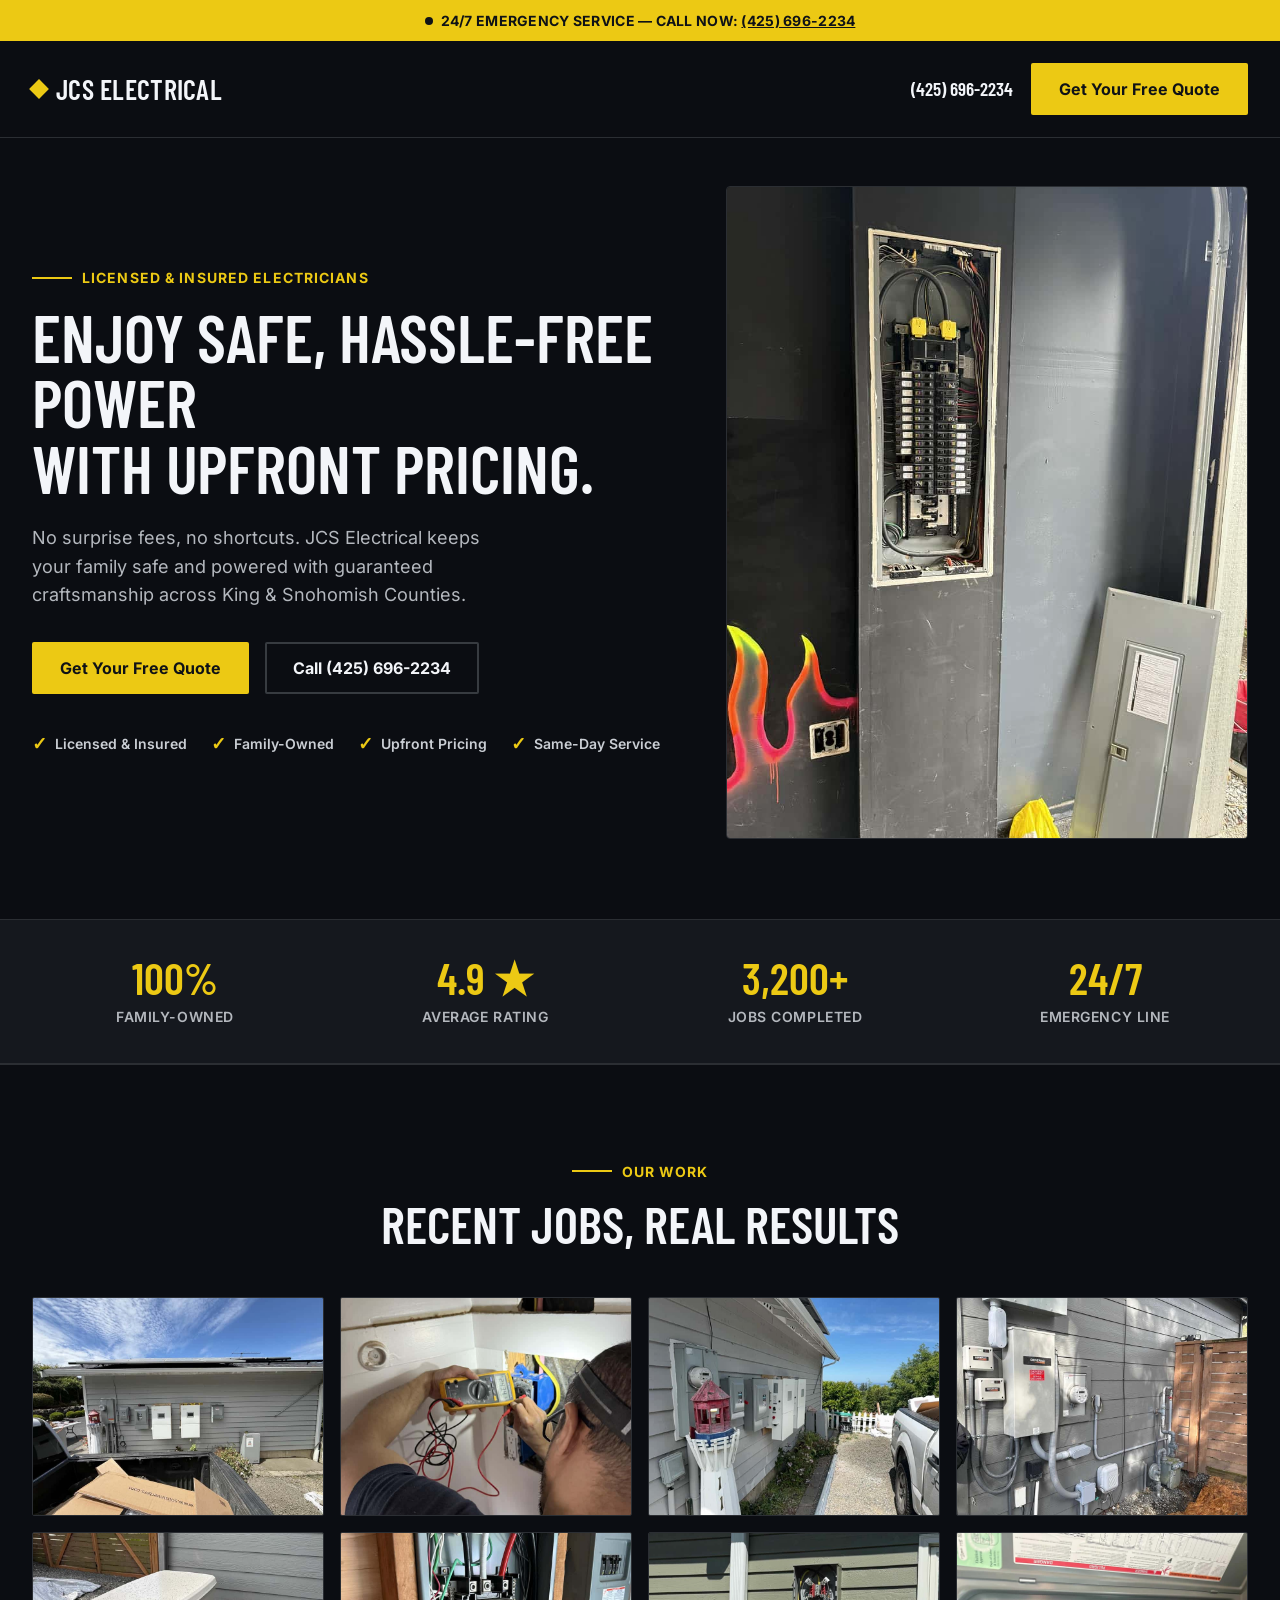
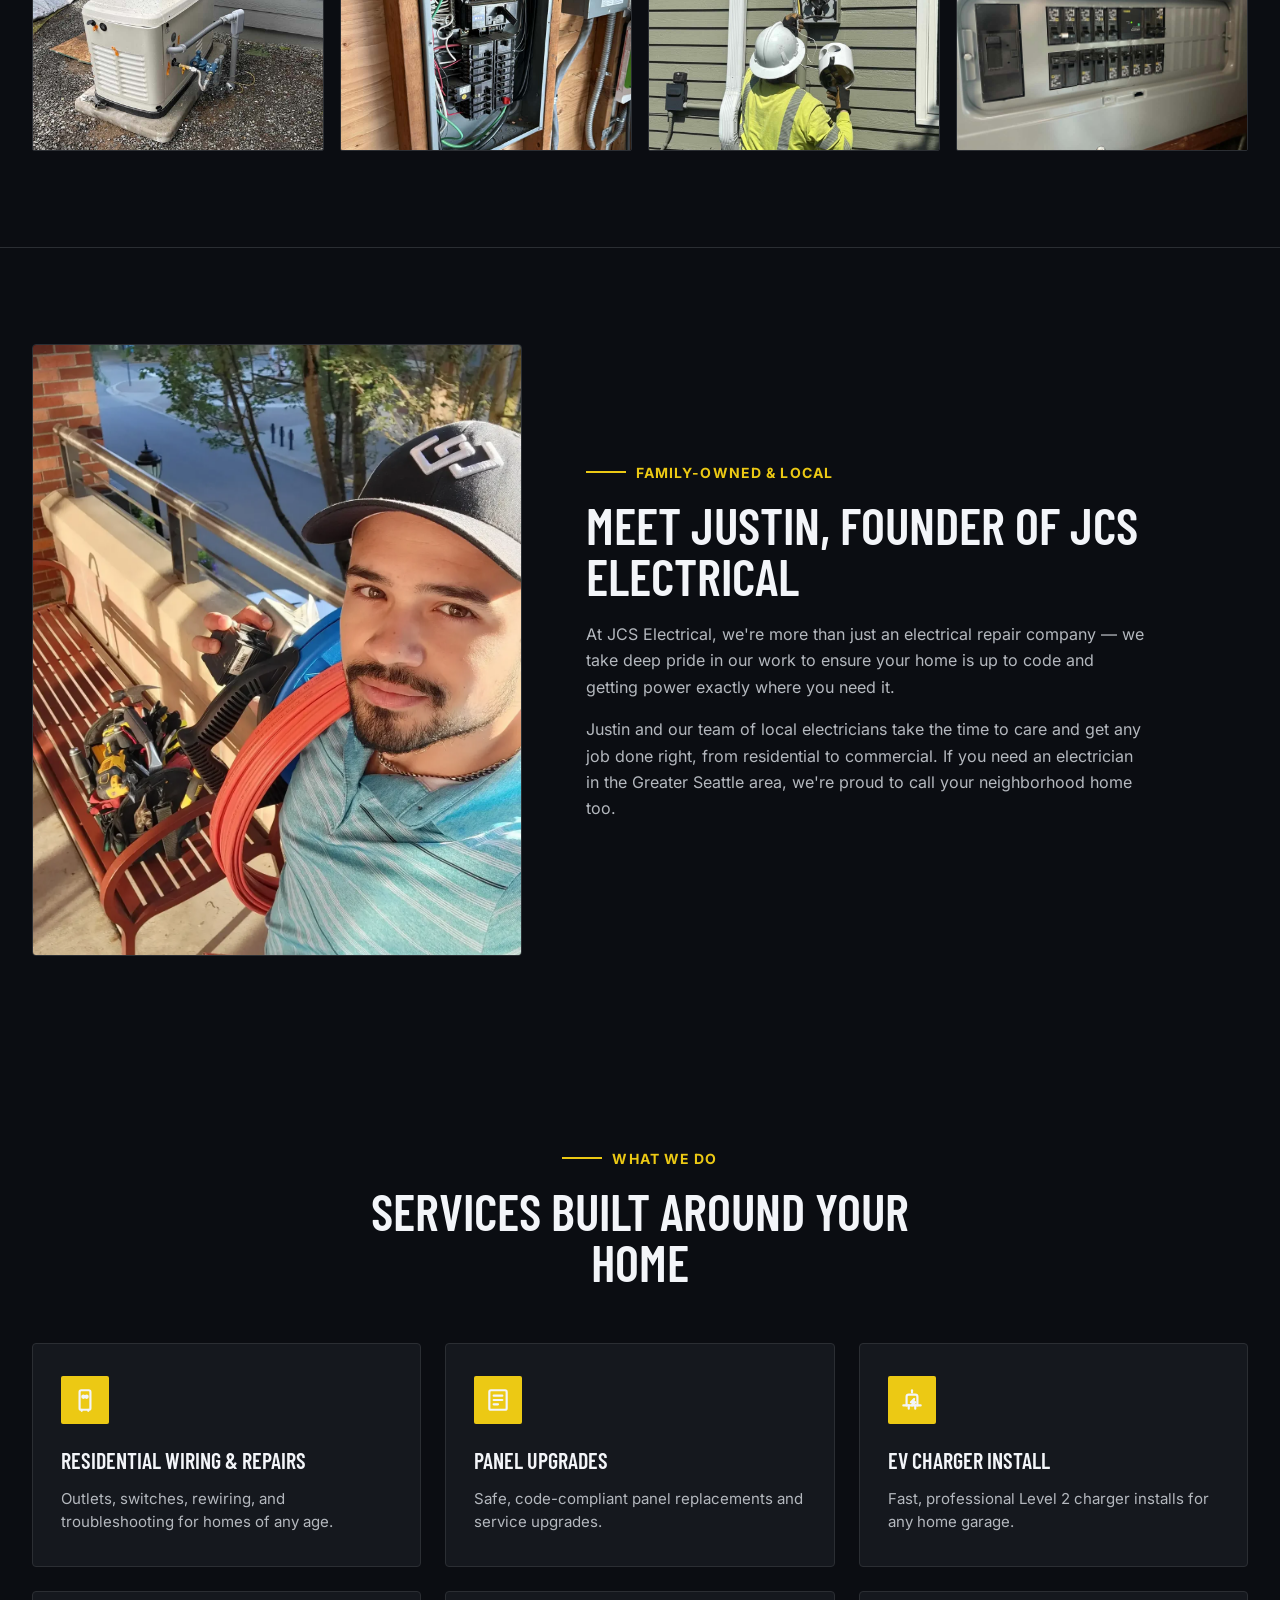
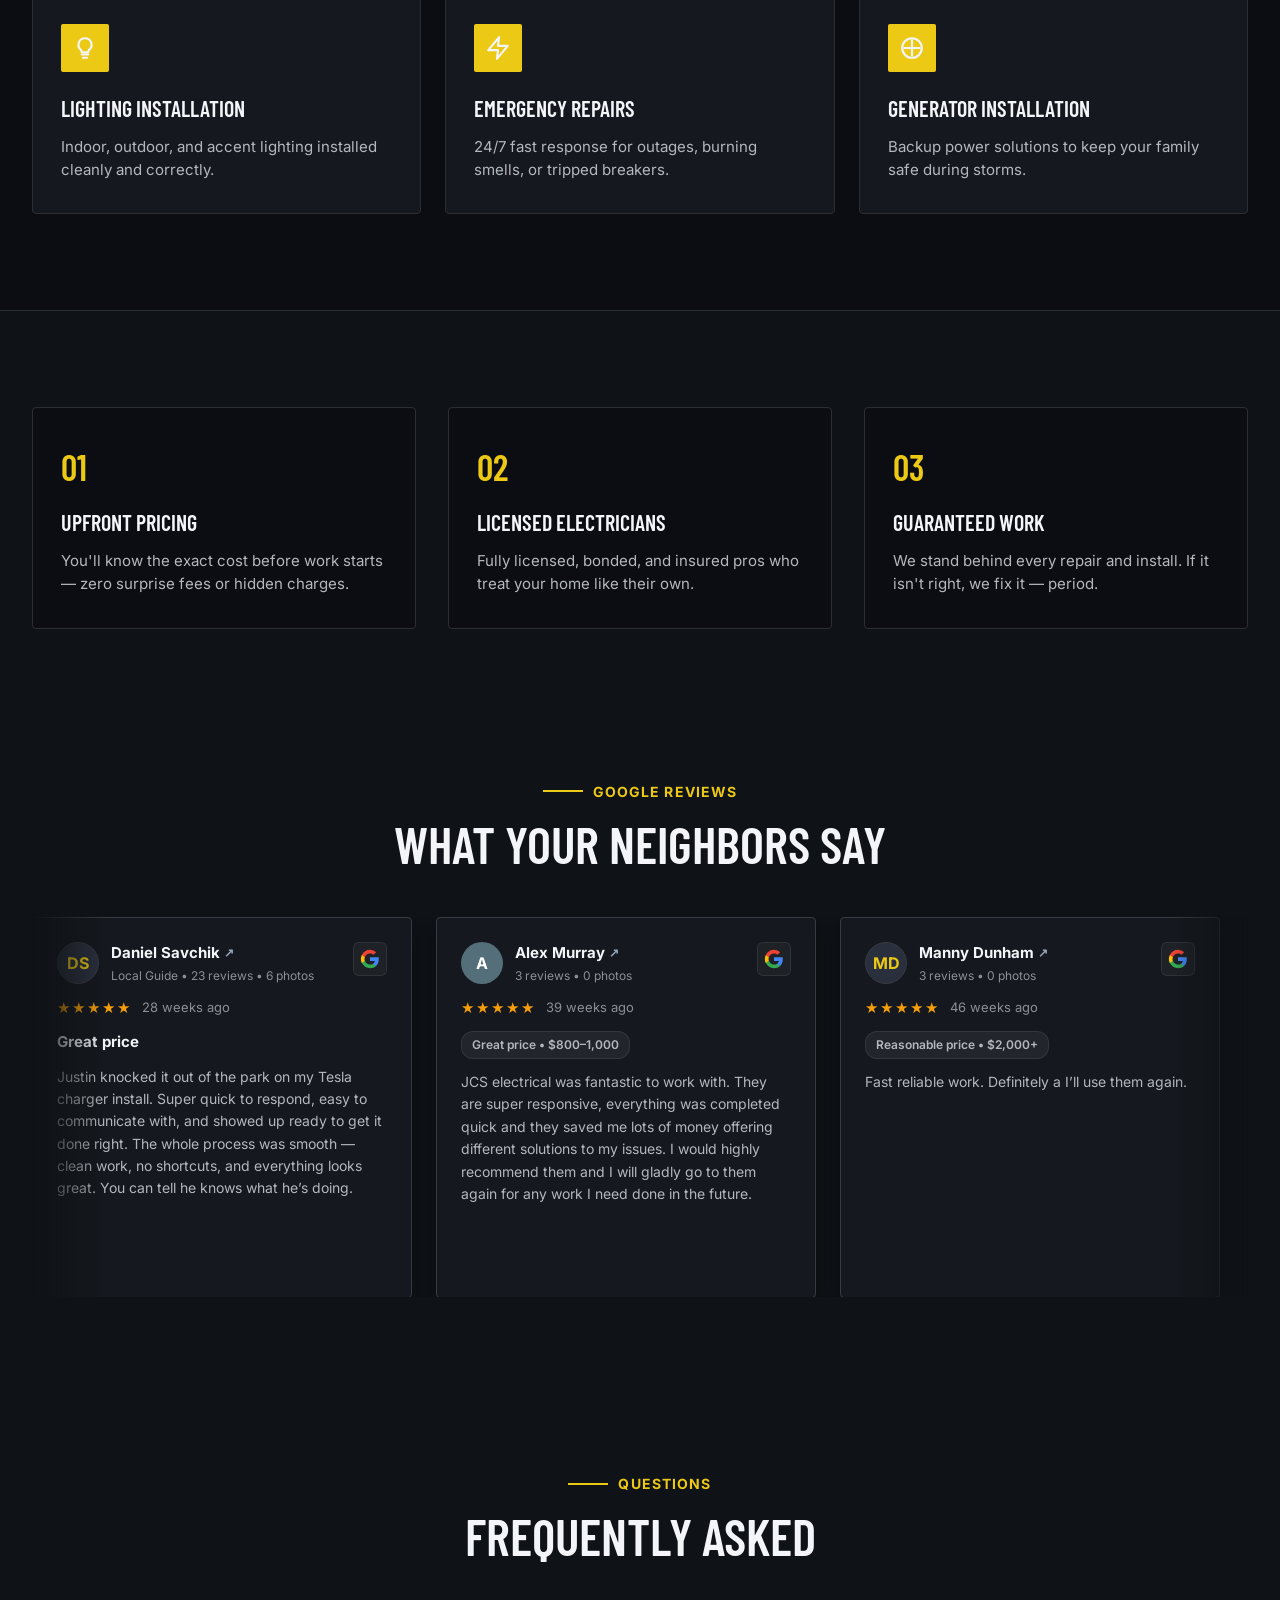
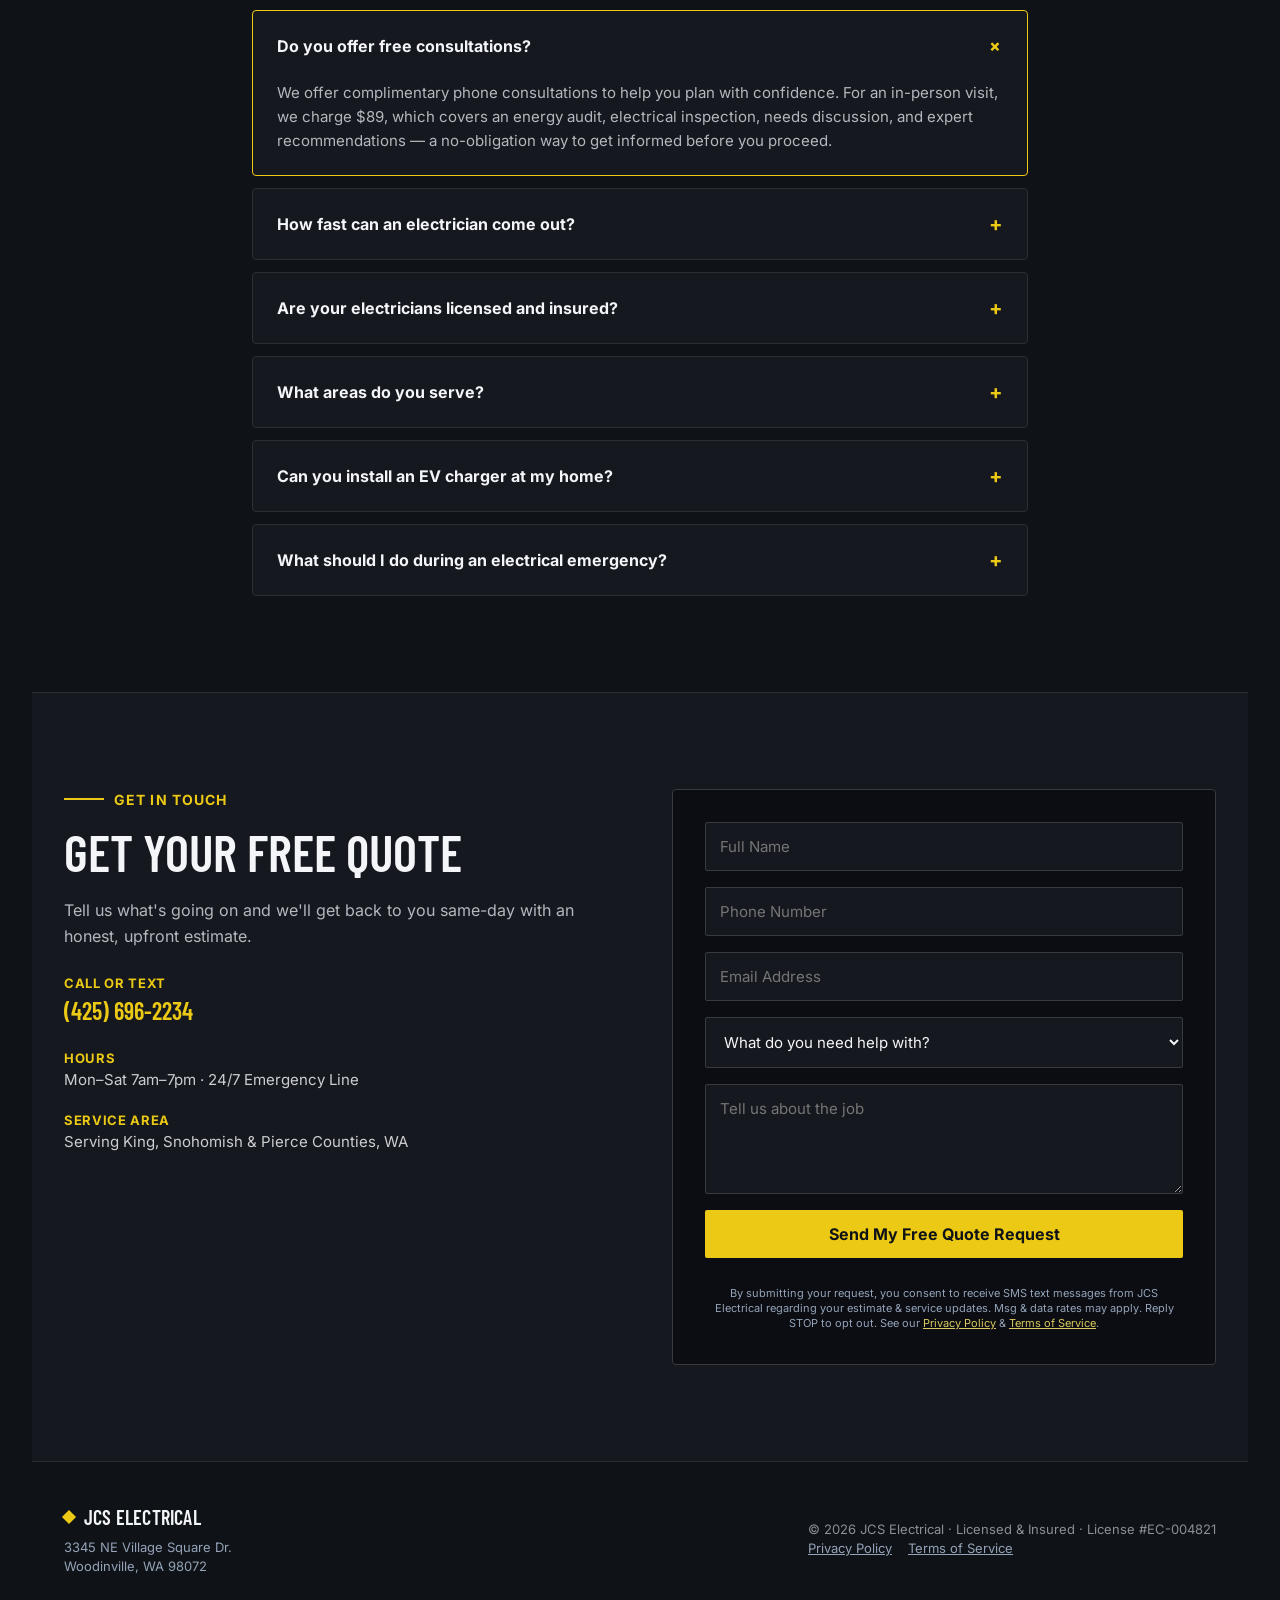
==== commit e64f1199: "Fix reviews slider flex layout fallback and modal form styling" ====
--- a/index.html
+++ b/index.html
@@ -12,8 +12,58 @@
   <meta name="viewport" content="width=device-width, initial-scale=1.0">
   <title>JCS Electrical | Licensed & Insured Electricians in Seattle, WA</title>
   <meta name="description" content="JCS Electrical is a family-owned electrical company keeping local homes safe and powered in King, Snohomish & Pierce Counties. Upfront pricing, same-day service & 24/7 emergency repairs.">
-  <link rel="icon" type="image/svg+xml" href="data:image/svg+xml,<svg xmlns='http://www.w3.org/2000/svg' viewBox='0 0 100 100'><rect width='100' height='100' fill='%231a1d24'/><polygon points='52.5,22.5 32.5,57.5 47.5,57.5 42.5,77.5 67.5,45 50,45 55,22.5' fill='%23d9c95e'/></svg>">
+  <link rel="stylesheet" href="/css/styles.css">
   <link rel="stylesheet" href="css/styles.css">
+  <style>
+    /* Critical Reviews Slider Layout & Animation Fallbacks */
+    .reviews-section {
+      padding-top: 80px;
+      padding-bottom: 80px;
+      overflow: hidden;
+      position: relative;
+    }
+    .reviews-slider-wrapper {
+      width: 100%;
+      overflow: hidden;
+      position: relative;
+      margin-top: 40px;
+      mask-image: linear-gradient(to right, transparent 0%, black 6%, black 94%, transparent 100%);
+      -webkit-mask-image: linear-gradient(to right, transparent 0%, black 6%, black 94%, transparent 100%);
+    }
+    .reviews-slider-track {
+      display: flex !important;
+      flex-direction: row !important;
+      flex-wrap: nowrap !important;
+      gap: 24px !important;
+      width: max-content !important;
+      min-width: max-content !important;
+      animation: infiniteScroll 55s linear infinite !important;
+      animation-play-state: running !important;
+      will-change: transform;
+    }
+    .reviews-slider-track:hover,
+    .reviews-slider-track *:hover {
+      animation-play-state: running !important;
+    }
+    @keyframes infiniteScroll {
+      0% { transform: translateX(0); }
+      100% { transform: translateX(-50%); }
+    }
+    .google-review-card {
+      width: 380px !important;
+      min-width: 380px !important;
+      max-width: 380px !important;
+      flex-shrink: 0 !important;
+      background: var(--bg-card, #1c1f26);
+      border: 1px solid var(--border-color-light, rgba(255,255,255,0.1));
+      border-radius: var(--radius-md, 12px);
+      padding: 24px;
+      display: flex !important;
+      flex-direction: column !important;
+      gap: 12px;
+      box-shadow: 0 8px 24px rgba(0, 0, 0, 0.3);
+    }
+  </style>
 </head>
 <body>
   <!-- Google Tag Manager (noscript) -->
@@ -35,39 +85,11 @@
         JCS ELECTRICAL
       </a>
 
-      <!-- Desktop Navigation -->
-      <nav class="desktop-nav" aria-label="Main Navigation">
-        <a href="#services">Services</a>
-        <a href="#about">About</a>
-        <a href="#reviews">Reviews</a>
-        <a href="#faq">FAQ</a>
-        <a href="#contact">Contact</a>
-      </nav>
-
-      <!-- Desktop Header Actions -->
+      <!-- Header Actions -->
       <div class="header-actions">
         <a href="tel:4256962234" class="phone-link">(425) 696-2234</a>
         <a href="#contact" class="btn-primary">Get Your Free Quote</a>
       </div>
-
-      <!-- Mobile Hamburger Button -->
-      <button class="mobile-menu-btn" id="mobileMenuBtn" aria-label="Toggle navigation menu">
-        <svg viewBox="0 0 24 24" fill="none" stroke-width="2" stroke-linecap="round" stroke-linejoin="round">
-          <line x1="3" y1="12" x2="21" y2="12"></line>
-          <line x1="3" y1="6" x2="21" y2="6"></line>
-          <line x1="3" y1="18" x2="21" y2="18"></line>
-        </svg>
-      </button>
-    </div>
-
-    <!-- Mobile Navigation Drawer -->
-    <div class="mobile-nav-drawer" id="mobileNavDrawer">
-      <a href="#services">Services</a>
-      <a href="#about">About Us</a>
-      <a href="#reviews">Customer Reviews</a>
-      <a href="#faq">FAQ</a>
-      <a href="#contact">Contact Us</a>
-      <a href="tel:4256962234" class="btn-primary" style="text-align:center; margin-top:12px;">Call (425) 696-2234</a>
     </div>
   </header>
 
@@ -272,74 +294,530 @@
         </div>
       </div>
 
-      <!-- Customer Reviews Header -->
-      <div class="reviews-header">
+  <!-- 7. REVIEWS SECTION (INFINITE SCROLLING GOOGLE REVIEWS SLIDER) -->
+  <section id="reviews" class="reviews-section">
+    <div class="container">
+      <div class="reviews-header" style="text-align: center;">
         <div class="heading-tag" style="justify-content: center;">
           <div class="heading-tag-line"></div>
-          <span class="heading-tag-text">Testimonials</span>
+          <span class="heading-tag-text">GOOGLE REVIEWS</span>
         </div>
         <h2 class="section-title">What your neighbors say</h2>
       </div>
-
-      <!-- Customer Reviews Grid -->
-      <div class="reviews-grid">
-        <div class="review-card">
-          <div>
-            <div class="stars">★★★★★</div>
-            <p class="review-quote">“Justin came out same-day when our panel started buzzing. He diagnosed the issue fast and fixed it cleanly. Honest and professional!”</p>
-          </div>
-          <div class="reviewer-meta">
-            <div class="avatar-initials">MK</div>
-            <div>
-              <div class="reviewer-name">Mike K.</div>
-              <div class="reviewer-location">Seattle, WA</div>
-            </div>
-          </div>
-        </div>
-
-        <div class="review-card">
-          <div>
-            <div class="stars">★★★★★</div>
-            <p class="review-quote">“Installed our Level 2 EV charger in the garage. Great communication, fair pricing, and left the workspace spotless.”</p>
-          </div>
-          <div class="reviewer-meta">
-            <div class="avatar-initials">SR</div>
-            <div>
-              <div class="reviewer-name">Sarah R.</div>
-              <div class="reviewer-location">Bellevue, WA</div>
-            </div>
-          </div>
-        </div>
-
-        <div class="review-card">
-          <div>
-            <div class="stars">★★★★★</div>
-            <p class="review-quote">“Replaced all our old outlets and added recessed lighting in the living room. Best electrical service we've ever hired!”</p>
-          </div>
-          <div class="reviewer-meta">
-            <div class="avatar-initials">DL</div>
-            <div>
-              <div class="reviewer-name">David L.</div>
-              <div class="reviewer-location">Kirkland, WA</div>
-            </div>
-          </div>
-        </div>
-
-        <div class="review-card">
-          <div>
-            <div class="stars">★★★★★</div>
-            <p class="review-quote">“Upfront pricing from the start with no hidden fees. JCS is now our go-to electrician for all future home projects.”</p>
-          </div>
-          <div class="reviewer-meta">
-            <div class="avatar-initials">TP</div>
-            <div>
-              <div class="reviewer-name">Tom P.</div>
-              <div class="reviewer-location">Renton, WA</div>
-            </div>
-          </div>
-        </div>
-      </div>
-
+    </div>
+
+    <div class="reviews-slider-wrapper">
+      <div class="reviews-slider-track">
+        <!-- FIRST SET OF 10 GOOGLE REVIEWS -->
+        <div class="google-review-card">
+          <div class="gr-header">
+            <div class="gr-author-info">
+              <div class="gr-avatar gr-avatar-dark">DS</div>
+              <div>
+                <div class="gr-author-name">Daniel Savchik <span class="gr-ext-icon">↗</span></div>
+                <div class="gr-author-subtext">Local Guide • 23 reviews • 6 photos</div>
+              </div>
+            </div>
+            <div class="gr-google-logo" aria-label="Google Review">
+              <svg width="20" height="20" viewBox="0 0 24 24">
+                <path fill="#4285F4" d="M22.56 12.25c0-.78-.07-1.53-.2-2.25H12v4.26h5.92c-.26 1.37-1.04 2.53-2.21 3.31v2.77h3.57c2.08-1.92 3.28-4.74 3.28-8.09z"/>
+                <path fill="#34A853" d="M12 23c2.97 0 5.46-.98 7.28-2.66l-3.57-2.77c-.98.66-2.23 1.06-3.71 1.06-2.86 0-5.29-1.93-6.16-4.53H2.18v2.84C3.99 20.53 7.7 23 12 23z"/>
+                <path fill="#FBBC05" d="M5.84 14.09c-.22-.66-.35-1.36-.35-2.09s.13-1.43.35-2.09V7.06H2.18C1.43 8.55 1 10.22 1 12s.43 3.45 1.18 4.94l2.85-2.22.81-.63z"/>
+                <path fill="#EA4335" d="M12 5.38c1.62 0 3.06.56 4.21 1.64l3.15-3.15C17.45 2.09 14.97 1 12 1 7.7 1 3.99 3.47 2.18 7.06l3.66 2.84c.87-2.6 3.3-4.52 6.16-4.52z"/>
+              </svg>
+            </div>
+          </div>
+          <div class="gr-rating-row">
+            <div class="gr-stars">★★★★★</div>
+            <span class="gr-time">28 weeks ago</span>
+          </div>
+          <div class="gr-review-title">Great price</div>
+          <p class="gr-review-text">Justin knocked it out of the park on my Tesla charger install. Super quick to respond, easy to communicate with, and showed up ready to get it done right. The whole process was smooth — clean work, no shortcuts, and everything looks great. You can tell he knows what he’s doing.</p>
+        </div>
+
+        <div class="google-review-card">
+          <div class="gr-header">
+            <div class="gr-author-info">
+              <div class="gr-avatar gr-avatar-slate">A</div>
+              <div>
+                <div class="gr-author-name">Alex Murray <span class="gr-ext-icon">↗</span></div>
+                <div class="gr-author-subtext">3 reviews • 0 photos</div>
+              </div>
+            </div>
+            <div class="gr-google-logo" aria-label="Google Review">
+              <svg width="20" height="20" viewBox="0 0 24 24">
+                <path fill="#4285F4" d="M22.56 12.25c0-.78-.07-1.53-.2-2.25H12v4.26h5.92c-.26 1.37-1.04 2.53-2.21 3.31v2.77h3.57c2.08-1.92 3.28-4.74 3.28-8.09z"/>
+                <path fill="#34A853" d="M12 23c2.97 0 5.46-.98 7.28-2.66l-3.57-2.77c-.98.66-2.23 1.06-3.71 1.06-2.86 0-5.29-1.93-6.16-4.53H2.18v2.84C3.99 20.53 7.7 23 12 23z"/>
+                <path fill="#FBBC05" d="M5.84 14.09c-.22-.66-.35-1.36-.35-2.09s.13-1.43.35-2.09V7.06H2.18C1.43 8.55 1 10.22 1 12s.43 3.45 1.18 4.94l2.85-2.22.81-.63z"/>
+                <path fill="#EA4335" d="M12 5.38c1.62 0 3.06.56 4.21 1.64l3.15-3.15C17.45 2.09 14.97 1 12 1 7.7 1 3.99 3.47 2.18 7.06l3.66 2.84c.87-2.6 3.3-4.52 6.16-4.52z"/>
+              </svg>
+            </div>
+          </div>
+          <div class="gr-rating-row">
+            <div class="gr-stars">★★★★★</div>
+            <span class="gr-time">39 weeks ago</span>
+          </div>
+          <div class="gr-tag-pill">Great price • $800–1,000</div>
+          <p class="gr-review-text">JCS electrical was fantastic to work with. They are super responsive, everything was completed quick and they saved me lots of money offering different solutions to my issues. I would highly recommend them and I will gladly go to them again for any work I need done in the future.</p>
+        </div>
+
+        <div class="google-review-card">
+          <div class="gr-header">
+            <div class="gr-author-info">
+              <div class="gr-avatar gr-avatar-dark">MD</div>
+              <div>
+                <div class="gr-author-name">Manny Dunham <span class="gr-ext-icon">↗</span></div>
+                <div class="gr-author-subtext">3 reviews • 0 photos</div>
+              </div>
+            </div>
+            <div class="gr-google-logo" aria-label="Google Review">
+              <svg width="20" height="20" viewBox="0 0 24 24">
+                <path fill="#4285F4" d="M22.56 12.25c0-.78-.07-1.53-.2-2.25H12v4.26h5.92c-.26 1.37-1.04 2.53-2.21 3.31v2.77h3.57c2.08-1.92 3.28-4.74 3.28-8.09z"/>
+                <path fill="#34A853" d="M12 23c2.97 0 5.46-.98 7.28-2.66l-3.57-2.77c-.98.66-2.23 1.06-3.71 1.06-2.86 0-5.29-1.93-6.16-4.53H2.18v2.84C3.99 20.53 7.7 23 12 23z"/>
+                <path fill="#FBBC05" d="M5.84 14.09c-.22-.66-.35-1.36-.35-2.09s.13-1.43.35-2.09V7.06H2.18C1.43 8.55 1 10.22 1 12s.43 3.45 1.18 4.94l2.85-2.22.81-.63z"/>
+                <path fill="#EA4335" d="M12 5.38c1.62 0 3.06.56 4.21 1.64l3.15-3.15C17.45 2.09 14.97 1 12 1 7.7 1 3.99 3.47 2.18 7.06l3.66 2.84c.87-2.6 3.3-4.52 6.16-4.52z"/>
+              </svg>
+            </div>
+          </div>
+          <div class="gr-rating-row">
+            <div class="gr-stars">★★★★★</div>
+            <span class="gr-time">46 weeks ago</span>
+          </div>
+          <div class="gr-tag-pill">Reasonable price • $2,000+</div>
+          <p class="gr-review-text">Fast reliable work. Definitely a I’ll use them again.</p>
+        </div>
+
+        <div class="google-review-card">
+          <div class="gr-header">
+            <div class="gr-author-info">
+              <div class="gr-avatar gr-avatar-blue">L</div>
+              <div>
+                <div class="gr-author-name">Laura Davis <span class="gr-ext-icon">↗</span></div>
+                <div class="gr-author-subtext">5 reviews • 0 photos</div>
+              </div>
+            </div>
+            <div class="gr-google-logo" aria-label="Google Review">
+              <svg width="20" height="20" viewBox="0 0 24 24">
+                <path fill="#4285F4" d="M22.56 12.25c0-.78-.07-1.53-.2-2.25H12v4.26h5.92c-.26 1.37-1.04 2.53-2.21 3.31v2.77h3.57c2.08-1.92 3.28-4.74 3.28-8.09z"/>
+                <path fill="#34A853" d="M12 23c2.97 0 5.46-.98 7.28-2.66l-3.57-2.77c-.98.66-2.23 1.06-3.71 1.06-2.86 0-5.29-1.93-6.16-4.53H2.18v2.84C3.99 20.53 7.7 23 12 23z"/>
+                <path fill="#FBBC05" d="M5.84 14.09c-.22-.66-.35-1.36-.35-2.09s.13-1.43.35-2.09V7.06H2.18C1.43 8.55 1 10.22 1 12s.43 3.45 1.18 4.94l2.85-2.22.81-.63z"/>
+                <path fill="#EA4335" d="M12 5.38c1.62 0 3.06.56 4.21 1.64l3.15-3.15C17.45 2.09 14.97 1 12 1 7.7 1 3.99 3.47 2.18 7.06l3.66 2.84c.87-2.6 3.3-4.52 6.16-4.52z"/>
+              </svg>
+            </div>
+          </div>
+          <div class="gr-rating-row">
+            <div class="gr-stars">★★★★★</div>
+            <span class="gr-time">49 weeks ago</span>
+          </div>
+          <p class="gr-review-text">Khalid and Malachi were awesome, professional and did a great job repairing my electrical issue !</p>
+        </div>
+
+        <div class="google-review-card">
+          <div class="gr-header">
+            <div class="gr-author-info">
+              <div class="gr-avatar gr-avatar-green">E</div>
+              <div>
+                <div class="gr-author-name">Eddie Sanchez <span class="gr-ext-icon">↗</span></div>
+                <div class="gr-author-subtext">3 reviews • 6 photos</div>
+              </div>
+            </div>
+            <div class="gr-google-logo" aria-label="Google Review">
+              <svg width="20" height="20" viewBox="0 0 24 24">
+                <path fill="#4285F4" d="M22.56 12.25c0-.78-.07-1.53-.2-2.25H12v4.26h5.92c-.26 1.37-1.04 2.53-2.21 3.31v2.77h3.57c2.08-1.92 3.28-4.74 3.28-8.09z"/>
+                <path fill="#34A853" d="M12 23c2.97 0 5.46-.98 7.28-2.66l-3.57-2.77c-.98.66-2.23 1.06-3.71 1.06-2.86 0-5.29-1.93-6.16-4.53H2.18v2.84C3.99 20.53 7.7 23 12 23z"/>
+                <path fill="#FBBC05" d="M5.84 14.09c-.22-.66-.35-1.36-.35-2.09s.13-1.43.35-2.09V7.06H2.18C1.43 8.55 1 10.22 1 12s.43 3.45 1.18 4.94l2.85-2.22.81-.63z"/>
+                <path fill="#EA4335" d="M12 5.38c1.62 0 3.06.56 4.21 1.64l3.15-3.15C17.45 2.09 14.97 1 12 1 7.7 1 3.99 3.47 2.18 7.06l3.66 2.84c.87-2.6 3.3-4.52 6.16-4.52z"/>
+              </svg>
+            </div>
+          </div>
+          <div class="gr-rating-row">
+            <div class="gr-stars">★★★★★</div>
+            <span class="gr-time">Jul 13, 2025</span>
+          </div>
+          <p class="gr-review-text">I’ve worked with JCS Electric since the early days, and the quality of their work has remained solid across every project. They’re dependable, efficient, and consistently deliver clean, professional electrical installations that meet code and hold up over time.</p>
+        </div>
+
+        <div class="google-review-card">
+          <div class="gr-header">
+            <div class="gr-author-info">
+              <div class="gr-avatar gr-avatar-dark">AJ</div>
+              <div>
+                <div class="gr-author-name">ashish jain <span class="gr-ext-icon">↗</span></div>
+                <div class="gr-author-subtext">Local Guide • 20 reviews • 0 photos</div>
+              </div>
+            </div>
+            <div class="gr-google-logo" aria-label="Google Review">
+              <svg width="20" height="20" viewBox="0 0 24 24">
+                <path fill="#4285F4" d="M22.56 12.25c0-.78-.07-1.53-.2-2.25H12v4.26h5.92c-.26 1.37-1.04 2.53-2.21 3.31v2.77h3.57c2.08-1.92 3.28-4.74 3.28-8.09z"/>
+                <path fill="#34A853" d="M12 23c2.97 0 5.46-.98 7.28-2.66l-3.57-2.77c-.98.66-2.23 1.06-3.71 1.06-2.86 0-5.29-1.93-6.16-4.53H2.18v2.84C3.99 20.53 7.7 23 12 23z"/>
+                <path fill="#FBBC05" d="M5.84 14.09c-.22-.66-.35-1.36-.35-2.09s.13-1.43.35-2.09V7.06H2.18C1.43 8.55 1 10.22 1 12s.43 3.45 1.18 4.94l2.85-2.22.81-.63z"/>
+                <path fill="#EA4335" d="M12 5.38c1.62 0 3.06.56 4.21 1.64l3.15-3.15C17.45 2.09 14.97 1 12 1 7.7 1 3.99 3.47 2.18 7.06l3.66 2.84c.87-2.6 3.3-4.52 6.16-4.52z"/>
+              </svg>
+            </div>
+          </div>
+          <div class="gr-rating-row">
+            <div class="gr-stars">★★★★★</div>
+            <span class="gr-time">Jun 6, 2025</span>
+          </div>
+          <div class="gr-tag-pill">Reasonable price</div>
+          <p class="gr-review-text">I recently call JCS to fix a switch in one of my bathroom. I was helped by Dustin who was thorough professional. He understood the problem, explained it very clearly and then properly fixed it. Whole process of scheduling, getting someone to help was very smooth. Best part is that JCS have an AI enabled automated system to answer their call which works really well.</p>
+        </div>
+
+        <div class="google-review-card">
+          <div class="gr-header">
+            <div class="gr-author-info">
+              <div class="gr-avatar gr-avatar-purple">m</div>
+              <div>
+                <div class="gr-author-name">mike7great <span class="gr-ext-icon">↗</span></div>
+                <div class="gr-author-subtext">5 reviews • 0 photos</div>
+              </div>
+            </div>
+            <div class="gr-google-logo" aria-label="Google Review">
+              <svg width="20" height="20" viewBox="0 0 24 24">
+                <path fill="#4285F4" d="M22.56 12.25c0-.78-.07-1.53-.2-2.25H12v4.26h5.92c-.26 1.37-1.04 2.53-2.21 3.31v2.77h3.57c2.08-1.92 3.28-4.74 3.28-8.09z"/>
+                <path fill="#34A853" d="M12 23c2.97 0 5.46-.98 7.28-2.66l-3.57-2.77c-.98.66-2.23 1.06-3.71 1.06-2.86 0-5.29-1.93-6.16-4.53H2.18v2.84C3.99 20.53 7.7 23 12 23z"/>
+                <path fill="#FBBC05" d="M5.84 14.09c-.22-.66-.35-1.36-.35-2.09s.13-1.43.35-2.09V7.06H2.18C1.43 8.55 1 10.22 1 12s.43 3.45 1.18 4.94l2.85-2.22.81-.63z"/>
+                <path fill="#EA4335" d="M12 5.38c1.62 0 3.06.56 4.21 1.64l3.15-3.15C17.45 2.09 14.97 1 12 1 7.7 1 3.99 3.47 2.18 7.06l3.66 2.84c.87-2.6 3.3-4.52 6.16-4.52z"/>
+              </svg>
+            </div>
+          </div>
+          <div class="gr-rating-row">
+            <div class="gr-stars">★★★★★</div>
+            <span class="gr-time">Apr 27, 2025</span>
+          </div>
+          <p class="gr-review-text">They do things neat and are very knowledgeable. They explained all their actions, so I felt confidence in their job of setting up and wiring light fixtures in a bedroom. Would recommend them to a friend.</p>
+        </div>
+
+        <div class="google-review-card">
+          <div class="gr-header">
+            <div class="gr-author-info">
+              <div class="gr-avatar gr-avatar-slate">AO</div>
+              <div>
+                <div class="gr-author-name">Amy O'Neill <span class="gr-ext-icon">↗</span></div>
+                <div class="gr-author-subtext">8 reviews • 1 photo</div>
+              </div>
+            </div>
+            <div class="gr-google-logo" aria-label="Google Review">
+              <svg width="20" height="20" viewBox="0 0 24 24">
+                <path fill="#4285F4" d="M22.56 12.25c0-.78-.07-1.53-.2-2.25H12v4.26h5.92c-.26 1.37-1.04 2.53-2.21 3.31v2.77h3.57c2.08-1.92 3.28-4.74 3.28-8.09z"/>
+                <path fill="#34A853" d="M12 23c2.97 0 5.46-.98 7.28-2.66l-3.57-2.77c-.98.66-2.23 1.06-3.71 1.06-2.86 0-5.29-1.93-6.16-4.53H2.18v2.84C3.99 20.53 7.7 23 12 23z"/>
+                <path fill="#FBBC05" d="M5.84 14.09c-.22-.66-.35-1.36-.35-2.09s.13-1.43.35-2.09V7.06H2.18C1.43 8.55 1 10.22 1 12s.43 3.45 1.18 4.94l2.85-2.22.81-.63z"/>
+                <path fill="#EA4335" d="M12 5.38c1.62 0 3.06.56 4.21 1.64l3.15-3.15C17.45 2.09 14.97 1 12 1 7.7 1 3.99 3.47 2.18 7.06l3.66 2.84c.87-2.6 3.3-4.52 6.16-4.52z"/>
+              </svg>
+            </div>
+          </div>
+          <div class="gr-rating-row">
+            <div class="gr-stars">★★★★★</div>
+            <span class="gr-time">Apr 10, 2025</span>
+          </div>
+          <p class="gr-review-text">We hired JCS Electrical to install a whole home generator after losing power for a week following the last bomb cyclone. Justin provided a comprehensive report with generator options based on our needs. He was very communicative and professional throughout the entire process and handled all the necessary permits and contractors. I would highly recommend JCS Electrical and plan to hire them again!</p>
+        </div>
+
+        <div class="google-review-card">
+          <div class="gr-header">
+            <div class="gr-author-info">
+              <div class="gr-avatar gr-avatar-teal">D</div>
+              <div>
+                <div class="gr-author-name">Devanshu Singh <span class="gr-ext-icon">↗</span></div>
+                <div class="gr-author-subtext">2 reviews • 3 photos</div>
+              </div>
+            </div>
+            <div class="gr-google-logo" aria-label="Google Review">
+              <svg width="20" height="20" viewBox="0 0 24 24">
+                <path fill="#4285F4" d="M22.56 12.25c0-.78-.07-1.53-.2-2.25H12v4.26h5.92c-.26 1.37-1.04 2.53-2.21 3.31v2.77h3.57c2.08-1.92 3.28-4.74 3.28-8.09z"/>
+                <path fill="#34A853" d="M12 23c2.97 0 5.46-.98 7.28-2.66l-3.57-2.77c-.98.66-2.23 1.06-3.71 1.06-2.86 0-5.29-1.93-6.16-4.53H2.18v2.84C3.99 20.53 7.7 23 12 23z"/>
+                <path fill="#FBBC05" d="M5.84 14.09c-.22-.66-.35-1.36-.35-2.09s.13-1.43.35-2.09V7.06H2.18C1.43 8.55 1 10.22 1 12s.43 3.45 1.18 4.94l2.85-2.22.81-.63z"/>
+                <path fill="#EA4335" d="M12 5.38c1.62 0 3.06.56 4.21 1.64l3.15-3.15C17.45 2.09 14.97 1 12 1 7.7 1 3.99 3.47 2.18 7.06l3.66 2.84c.87-2.6 3.3-4.52 6.16-4.52z"/>
+              </svg>
+            </div>
+          </div>
+          <div class="gr-rating-row">
+            <div class="gr-stars">★★★★★</div>
+            <span class="gr-time">Apr 5, 2025</span>
+          </div>
+          <p class="gr-review-text">Such a pleasant and professional experience. From now on, JCS electrical will be my go to service for my beloved home. Couldn’t entrust a better team with this responsibility.</p>
+        </div>
+
+        <div class="google-review-card">
+          <div class="gr-header">
+            <div class="gr-author-info">
+              <div class="gr-avatar gr-avatar-magenta">C</div>
+              <div>
+                <div class="gr-author-name">Chris Hopwo <span class="gr-ext-icon">↗</span></div>
+                <div class="gr-author-subtext">2 reviews • 0 photos</div>
+              </div>
+            </div>
+            <div class="gr-google-logo" aria-label="Google Review">
+              <svg width="20" height="20" viewBox="0 0 24 24">
+                <path fill="#4285F4" d="M22.56 12.25c0-.78-.07-1.53-.2-2.25H12v4.26h5.92c-.26 1.37-1.04 2.53-2.21 3.31v2.77h3.57c2.08-1.92 3.28-4.74 3.28-8.09z"/>
+                <path fill="#34A853" d="M12 23c2.97 0 5.46-.98 7.28-2.66l-3.57-2.77c-.98.66-2.23 1.06-3.71 1.06-2.86 0-5.29-1.93-6.16-4.53H2.18v2.84C3.99 20.53 7.7 23 12 23z"/>
+                <path fill="#FBBC05" d="M5.84 14.09c-.22-.66-.35-1.36-.35-2.09s.13-1.43.35-2.09V7.06H2.18C1.43 8.55 1 10.22 1 12s.43 3.45 1.18 4.94l2.85-2.22.81-.63z"/>
+                <path fill="#EA4335" d="M12 5.38c1.62 0 3.06.56 4.21 1.64l3.15-3.15C17.45 2.09 14.97 1 12 1 7.7 1 3.99 3.47 2.18 7.06l3.66 2.84c.87-2.6 3.3-4.52 6.16-4.52z"/>
+              </svg>
+            </div>
+          </div>
+          <div class="gr-rating-row">
+            <div class="gr-stars">★★★★★</div>
+            <span class="gr-time">Mar 20, 2025</span>
+          </div>
+          <p class="gr-review-text">JCS Electrical was responsive, professional and on time for our appointment. The work was excellent, completed in a timely matter at the price we were quoted. We recommend them for any work you need done.</p>
+        </div>
+
+        <!-- SECOND DUPLICATED SET OF 10 FOR SEAMLESS INFINITE LOOP -->
+        <div class="google-review-card" aria-hidden="true">
+          <div class="gr-header">
+            <div class="gr-author-info">
+              <div class="gr-avatar gr-avatar-dark">DS</div>
+              <div>
+                <div class="gr-author-name">Daniel Savchik <span class="gr-ext-icon">↗</span></div>
+                <div class="gr-author-subtext">Local Guide • 23 reviews • 6 photos</div>
+              </div>
+            </div>
+            <div class="gr-google-logo">
+              <svg width="20" height="20" viewBox="0 0 24 24">
+                <path fill="#4285F4" d="M22.56 12.25c0-.78-.07-1.53-.2-2.25H12v4.26h5.92c-.26 1.37-1.04 2.53-2.21 3.31v2.77h3.57c2.08-1.92 3.28-4.74 3.28-8.09z"/>
+                <path fill="#34A853" d="M12 23c2.97 0 5.46-.98 7.28-2.66l-3.57-2.77c-.98.66-2.23 1.06-3.71 1.06-2.86 0-5.29-1.93-6.16-4.53H2.18v2.84C3.99 20.53 7.7 23 12 23z"/>
+                <path fill="#FBBC05" d="M5.84 14.09c-.22-.66-.35-1.36-.35-2.09s.13-1.43.35-2.09V7.06H2.18C1.43 8.55 1 10.22 1 12s.43 3.45 1.18 4.94l2.85-2.22.81-.63z"/>
+                <path fill="#EA4335" d="M12 5.38c1.62 0 3.06.56 4.21 1.64l3.15-3.15C17.45 2.09 14.97 1 12 1 7.7 1 3.99 3.47 2.18 7.06l3.66 2.84c.87-2.6 3.3-4.52 6.16-4.52z"/>
+              </svg>
+            </div>
+          </div>
+          <div class="gr-rating-row">
+            <div class="gr-stars">★★★★★</div>
+            <span class="gr-time">28 weeks ago</span>
+          </div>
+          <div class="gr-review-title">Great price</div>
+          <p class="gr-review-text">Justin knocked it out of the park on my Tesla charger install. Super quick to respond, easy to communicate with, and showed up ready to get it done right. The whole process was smooth — clean work, no shortcuts, and everything looks great. You can tell he knows what he’s doing.</p>
+        </div>
+
+        <div class="google-review-card" aria-hidden="true">
+          <div class="gr-header">
+            <div class="gr-author-info">
+              <div class="gr-avatar gr-avatar-slate">A</div>
+              <div>
+                <div class="gr-author-name">Alex Murray <span class="gr-ext-icon">↗</span></div>
+                <div class="gr-author-subtext">3 reviews • 0 photos</div>
+              </div>
+            </div>
+            <div class="gr-google-logo">
+              <svg width="20" height="20" viewBox="0 0 24 24">
+                <path fill="#4285F4" d="M22.56 12.25c0-.78-.07-1.53-.2-2.25H12v4.26h5.92c-.26 1.37-1.04 2.53-2.21 3.31v2.77h3.57c2.08-1.92 3.28-4.74 3.28-8.09z"/>
+                <path fill="#34A853" d="M12 23c2.97 0 5.46-.98 7.28-2.66l-3.57-2.77c-.98.66-2.23 1.06-3.71 1.06-2.86 0-5.29-1.93-6.16-4.53H2.18v2.84C3.99 20.53 7.7 23 12 23z"/>
+                <path fill="#FBBC05" d="M5.84 14.09c-.22-.66-.35-1.36-.35-2.09s.13-1.43.35-2.09V7.06H2.18C1.43 8.55 1 10.22 1 12s.43 3.45 1.18 4.94l2.85-2.22.81-.63z"/>
+                <path fill="#EA4335" d="M12 5.38c1.62 0 3.06.56 4.21 1.64l3.15-3.15C17.45 2.09 14.97 1 12 1 7.7 1 3.99 3.47 2.18 7.06l3.66 2.84c.87-2.6 3.3-4.52 6.16-4.52z"/>
+              </svg>
+            </div>
+          </div>
+          <div class="gr-rating-row">
+            <div class="gr-stars">★★★★★</div>
+            <span class="gr-time">39 weeks ago</span>
+          </div>
+          <div class="gr-tag-pill">Great price • $800–1,000</div>
+          <p class="gr-review-text">JCS electrical was fantastic to work with. They are super responsive, everything was completed quick and they saved me lots of money offering different solutions to my issues. I would highly recommend them and I will gladly go to them again for any work I need done in the future.</p>
+        </div>
+
+        <div class="google-review-card" aria-hidden="true">
+          <div class="gr-header">
+            <div class="gr-author-info">
+              <div class="gr-avatar gr-avatar-dark">MD</div>
+              <div>
+                <div class="gr-author-name">Manny Dunham <span class="gr-ext-icon">↗</span></div>
+                <div class="gr-author-subtext">3 reviews • 0 photos</div>
+              </div>
+            </div>
+            <div class="gr-google-logo">
+              <svg width="20" height="20" viewBox="0 0 24 24">
+                <path fill="#4285F4" d="M22.56 12.25c0-.78-.07-1.53-.2-2.25H12v4.26h5.92c-.26 1.37-1.04 2.53-2.21 3.31v2.77h3.57c2.08-1.92 3.28-4.74 3.28-8.09z"/>
+                <path fill="#34A853" d="M12 23c2.97 0 5.46-.98 7.28-2.66l-3.57-2.77c-.98.66-2.23 1.06-3.71 1.06-2.86 0-5.29-1.93-6.16-4.53H2.18v2.84C3.99 20.53 7.7 23 12 23z"/>
+                <path fill="#FBBC05" d="M5.84 14.09c-.22-.66-.35-1.36-.35-2.09s.13-1.43.35-2.09V7.06H2.18C1.43 8.55 1 10.22 1 12s.43 3.45 1.18 4.94l2.85-2.22.81-.63z"/>
+                <path fill="#EA4335" d="M12 5.38c1.62 0 3.06.56 4.21 1.64l3.15-3.15C17.45 2.09 14.97 1 12 1 7.7 1 3.99 3.47 2.18 7.06l3.66 2.84c.87-2.6 3.3-4.52 6.16-4.52z"/>
+              </svg>
+            </div>
+          </div>
+          <div class="gr-rating-row">
+            <div class="gr-stars">★★★★★</div>
+            <span class="gr-time">46 weeks ago</span>
+          </div>
+          <div class="gr-tag-pill">Reasonable price • $2,000+</div>
+          <p class="gr-review-text">Fast reliable work. Definitely a I’ll use them again.</p>
+        </div>
+
+        <div class="google-review-card" aria-hidden="true">
+          <div class="gr-header">
+            <div class="gr-author-info">
+              <div class="gr-avatar gr-avatar-blue">L</div>
+              <div>
+                <div class="gr-author-name">Laura Davis <span class="gr-ext-icon">↗</span></div>
+                <div class="gr-author-subtext">5 reviews • 0 photos</div>
+              </div>
+            </div>
+            <div class="gr-google-logo">
+              <svg width="20" height="20" viewBox="0 0 24 24">
+                <path fill="#4285F4" d="M22.56 12.25c0-.78-.07-1.53-.2-2.25H12v4.26h5.92c-.26 1.37-1.04 2.53-2.21 3.31v2.77h3.57c2.08-1.92 3.28-4.74 3.28-8.09z"/>
+                <path fill="#34A853" d="M12 23c2.97 0 5.46-.98 7.28-2.66l-3.57-2.77c-.98.66-2.23 1.06-3.71 1.06-2.86 0-5.29-1.93-6.16-4.53H2.18v2.84C3.99 20.53 7.7 23 12 23z"/>
+                <path fill="#FBBC05" d="M5.84 14.09c-.22-.66-.35-1.36-.35-2.09s.13-1.43.35-2.09V7.06H2.18C1.43 8.55 1 10.22 1 12s.43 3.45 1.18 4.94l2.85-2.22.81-.63z"/>
+                <path fill="#EA4335" d="M12 5.38c1.62 0 3.06.56 4.21 1.64l3.15-3.15C17.45 2.09 14.97 1 12 1 7.7 1 3.99 3.47 2.18 7.06l3.66 2.84c.87-2.6 3.3-4.52 6.16-4.52z"/>
+              </svg>
+            </div>
+          </div>
+          <div class="gr-rating-row">
+            <div class="gr-stars">★★★★★</div>
+            <span class="gr-time">49 weeks ago</span>
+          </div>
+          <p class="gr-review-text">Khalid and Malachi were awesome, professional and did a great job repairing my electrical issue !</p>
+        </div>
+
+        <div class="google-review-card" aria-hidden="true">
+          <div class="gr-header">
+            <div class="gr-author-info">
+              <div class="gr-avatar gr-avatar-green">E</div>
+              <div>
+                <div class="gr-author-name">Eddie Sanchez <span class="gr-ext-icon">↗</span></div>
+                <div class="gr-author-subtext">3 reviews • 6 photos</div>
+              </div>
+            </div>
+            <div class="gr-google-logo">
+              <svg width="20" height="20" viewBox="0 0 24 24">
+                <path fill="#4285F4" d="M22.56 12.25c0-.78-.07-1.53-.2-2.25H12v4.26h5.92c-.26 1.37-1.04 2.53-2.21 3.31v2.77h3.57c2.08-1.92 3.28-4.74 3.28-8.09z"/>
+                <path fill="#34A853" d="M12 23c2.97 0 5.46-.98 7.28-2.66l-3.57-2.77c-.98.66-2.23 1.06-3.71 1.06-2.86 0-5.29-1.93-6.16-4.53H2.18v2.84C3.99 20.53 7.7 23 12 23z"/>
+                <path fill="#FBBC05" d="M5.84 14.09c-.22-.66-.35-1.36-.35-2.09s.13-1.43.35-2.09V7.06H2.18C1.43 8.55 1 10.22 1 12s.43 3.45 1.18 4.94l2.85-2.22.81-.63z"/>
+                <path fill="#EA4335" d="M12 5.38c1.62 0 3.06.56 4.21 1.64l3.15-3.15C17.45 2.09 14.97 1 12 1 7.7 1 3.99 3.47 2.18 7.06l3.66 2.84c.87-2.6 3.3-4.52 6.16-4.52z"/>
+              </svg>
+            </div>
+          </div>
+          <div class="gr-rating-row">
+            <div class="gr-stars">★★★★★</div>
+            <span class="gr-time">Jul 13, 2025</span>
+          </div>
+          <p class="gr-review-text">I’ve worked with JCS Electric since the early days, and the quality of their work has remained solid across every project. They’re dependable, efficient, and consistently deliver clean, professional electrical installations that meet code and hold up over time.</p>
+        </div>
+
+        <div class="google-review-card" aria-hidden="true">
+          <div class="gr-header">
+            <div class="gr-author-info">
+              <div class="gr-avatar gr-avatar-dark">AJ</div>
+              <div>
+                <div class="gr-author-name">ashish jain <span class="gr-ext-icon">↗</span></div>
+                <div class="gr-author-subtext">Local Guide • 20 reviews • 0 photos</div>
+              </div>
+            </div>
+            <div class="gr-google-logo">
+              <svg width="20" height="20" viewBox="0 0 24 24">
+                <path fill="#4285F4" d="M22.56 12.25c0-.78-.07-1.53-.2-2.25H12v4.26h5.92c-.26 1.37-1.04 2.53-2.21 3.31v2.77h3.57c2.08-1.92 3.28-4.74 3.28-8.09z"/>
+                <path fill="#34A853" d="M12 23c2.97 0 5.46-.98 7.28-2.66l-3.57-2.77c-.98.66-2.23 1.06-3.71 1.06-2.86 0-5.29-1.93-6.16-4.53H2.18v2.84C3.99 20.53 7.7 23 12 23z"/>
+                <path fill="#FBBC05" d="M5.84 14.09c-.22-.66-.35-1.36-.35-2.09s.13-1.43.35-2.09V7.06H2.18C1.43 8.55 1 10.22 1 12s.43 3.45 1.18 4.94l2.85-2.22.81-.63z"/>
+                <path fill="#EA4335" d="M12 5.38c1.62 0 3.06.56 4.21 1.64l3.15-3.15C17.45 2.09 14.97 1 12 1 7.7 1 3.99 3.47 2.18 7.06l3.66 2.84c.87-2.6 3.3-4.52 6.16-4.52z"/>
+              </svg>
+            </div>
+          </div>
+          <div class="gr-rating-row">
+            <div class="gr-stars">★★★★★</div>
+            <span class="gr-time">Jun 6, 2025</span>
+          </div>
+          <div class="gr-tag-pill">Reasonable price</div>
+          <p class="gr-review-text">I recently call JCS to fix a switch in one of my bathroom. I was helped by Dustin who was thorough professional. He understood the problem, explained it very clearly and then properly fixed it. Whole process of scheduling, getting someone to help was very smooth. Best part is that JCS have an AI enabled automated system to answer their call which works really well.</p>
+        </div>
+
+        <div class="google-review-card" aria-hidden="true">
+          <div class="gr-header">
+            <div class="gr-author-info">
+              <div class="gr-avatar gr-avatar-purple">m</div>
+              <div>
+                <div class="gr-author-name">mike7great <span class="gr-ext-icon">↗</span></div>
+                <div class="gr-author-subtext">5 reviews • 0 photos</div>
+              </div>
+            </div>
+            <div class="gr-google-logo">
+              <svg width="20" height="20" viewBox="0 0 24 24">
+                <path fill="#4285F4" d="M22.56 12.25c0-.78-.07-1.53-.2-2.25H12v4.26h5.92c-.26 1.37-1.04 2.53-2.21 3.31v2.77h3.57c2.08-1.92 3.28-4.74 3.28-8.09z"/>
+                <path fill="#34A853" d="M12 23c2.97 0 5.46-.98 7.28-2.66l-3.57-2.77c-.98.66-2.23 1.06-3.71 1.06-2.86 0-5.29-1.93-6.16-4.53H2.18v2.84C3.99 20.53 7.7 23 12 23z"/>
+                <path fill="#FBBC05" d="M5.84 14.09c-.22-.66-.35-1.36-.35-2.09s.13-1.43.35-2.09V7.06H2.18C1.43 8.55 1 10.22 1 12s.43 3.45 1.18 4.94l2.85-2.22.81-.63z"/>
+                <path fill="#EA4335" d="M12 5.38c1.62 0 3.06.56 4.21 1.64l3.15-3.15C17.45 2.09 14.97 1 12 1 7.7 1 3.99 3.47 2.18 7.06l3.66 2.84c.87-2.6 3.3-4.52 6.16-4.52z"/>
+              </svg>
+            </div>
+          </div>
+          <div class="gr-rating-row">
+            <div class="gr-stars">★★★★★</div>
+            <span class="gr-time">Apr 27, 2025</span>
+          </div>
+          <p class="gr-review-text">They do things neat and are very knowledgeable. They explained all their actions, so I felt confidence in their job of setting up and wiring light fixtures in a bedroom. Would recommend them to a friend.</p>
+        </div>
+
+        <div class="google-review-card" aria-hidden="true">
+          <div class="gr-header">
+            <div class="gr-author-info">
+              <div class="gr-avatar gr-avatar-slate">AO</div>
+              <div>
+                <div class="gr-author-name">Amy O'Neill <span class="gr-ext-icon">↗</span></div>
+                <div class="gr-author-subtext">8 reviews • 1 photo</div>
+              </div>
+            </div>
+            <div class="gr-google-logo">
+              <svg width="20" height="20" viewBox="0 0 24 24">
+                <path fill="#4285F4" d="M22.56 12.25c0-.78-.07-1.53-.2-2.25H12v4.26h5.92c-.26 1.37-1.04 2.53-2.21 3.31v2.77h3.57c2.08-1.92 3.28-4.74 3.28-8.09z"/>
+                <path fill="#34A853" d="M12 23c2.97 0 5.46-.98 7.28-2.66l-3.57-2.77c-.98.66-2.23 1.06-3.71 1.06-2.86 0-5.29-1.93-6.16-4.53H2.18v2.84C3.99 20.53 7.7 23 12 23z"/>
+                <path fill="#FBBC05" d="M5.84 14.09c-.22-.66-.35-1.36-.35-2.09s.13-1.43.35-2.09V7.06H2.18C1.43 8.55 1 10.22 1 12s.43 3.45 1.18 4.94l2.85-2.22.81-.63z"/>
+                <path fill="#EA4335" d="M12 5.38c1.62 0 3.06.56 4.21 1.64l3.15-3.15C17.45 2.09 14.97 1 12 1 7.7 1 3.99 3.47 2.18 7.06l3.66 2.84c.87-2.6 3.3-4.52 6.16-4.52z"/>
+              </svg>
+            </div>
+          </div>
+          <div class="gr-rating-row">
+            <div class="gr-stars">★★★★★</div>
+            <span class="gr-time">Apr 10, 2025</span>
+          </div>
+          <p class="gr-review-text">We hired JCS Electrical to install a whole home generator after losing power for a week following the last bomb cyclone. Justin provided a comprehensive report with generator options based on our needs. He was very communicative and professional throughout the entire process and handled all the necessary permits and contractors. I would highly recommend JCS Electrical and plan to hire them again!</p>
+        </div>
+
+        <div class="google-review-card" aria-hidden="true">
+          <div class="gr-header">
+            <div class="gr-author-info">
+              <div class="gr-avatar gr-avatar-teal">D</div>
+              <div>
+                <div class="gr-author-name">Devanshu Singh <span class="gr-ext-icon">↗</span></div>
+                <div class="gr-author-subtext">2 reviews • 3 photos</div>
+              </div>
+            </div>
+            <div class="gr-google-logo">
+              <svg width="20" height="20" viewBox="0 0 24 24">
+                <path fill="#4285F4" d="M22.56 12.25c0-.78-.07-1.53-.2-2.25H12v4.26h5.92c-.26 1.37-1.04 2.53-2.21 3.31v2.77h3.57c2.08-1.92 3.28-4.74 3.28-8.09z"/>
+                <path fill="#34A853" d="M12 23c2.97 0 5.46-.98 7.28-2.66l-3.57-2.77c-.98.66-2.23 1.06-3.71 1.06-2.86 0-5.29-1.93-6.16-4.53H2.18v2.84C3.99 20.53 7.7 23 12 23z"/>
+                <path fill="#FBBC05" d="M5.84 14.09c-.22-.66-.35-1.36-.35-2.09s.13-1.43.35-2.09V7.06H2.18C1.43 8.55 1 10.22 1 12s.43 3.45 1.18 4.94l2.85-2.22.81-.63z"/>
+                <path fill="#EA4335" d="M12 5.38c1.62 0 3.06.56 4.21 1.64l3.15-3.15C17.45 2.09 14.97 1 12 1 7.7 1 3.99 3.47 2.18 7.06l3.66 2.84c.87-2.6 3.3-4.52 6.16-4.52z"/>
+              </svg>
+            </div>
+          </div>
+          <div class="gr-rating-row">
+            <div class="gr-stars">★★★★★</div>
+            <span class="gr-time">Apr 5, 2025</span>
+          </div>
+          <p class="gr-review-text">Such a pleasant and professional experience. From now on, JCS electrical will be my go to service for my beloved home. Couldn’t entrust a better team with this responsibility.</p>
+        </div>
+
+        <div class="google-review-card" aria-hidden="true">
+          <div class="gr-header">
+            <div class="gr-author-info">
+              <div class="gr-avatar gr-avatar-magenta">C</div>
+              <div>
+                <div class="gr-author-name">Chris Hopwo <span class="gr-ext-icon">↗</span></div>
+                <div class="gr-author-subtext">2 reviews • 0 photos</div>
+              </div>
+            </div>
+            <div class="gr-google-logo">
+              <svg width="20" height="20" viewBox="0 0 24 24">
+                <path fill="#4285F4" d="M22.56 12.25c0-.78-.07-1.53-.2-2.25H12v4.26h5.92c-.26 1.37-1.04 2.53-2.21 3.31v2.77h3.57c2.08-1.92 3.28-4.74 3.28-8.09z"/>
+                <path fill="#34A853" d="M12 23c2.97 0 5.46-.98 7.28-2.66l-3.57-2.77c-.98.66-2.23 1.06-3.71 1.06-2.86 0-5.29-1.93-6.16-4.53H2.18v2.84C3.99 20.53 7.7 23 12 23z"/>
+                <path fill="#FBBC05" d="M5.84 14.09c-.22-.66-.35-1.36-.35-2.09s.13-1.43.35-2.09V7.06H2.18C1.43 8.55 1 10.22 1 12s.43 3.45 1.18 4.94l2.85-2.22.81-.63z"/>
+                <path fill="#EA4335" d="M12 5.38c1.62 0 3.06.56 4.21 1.64l3.15-3.15C17.45 2.09 14.97 1 12 1 7.7 1 3.99 3.47 2.18 7.06l3.66 2.84c.87-2.6 3.3-4.52 6.16-4.52z"/>
+              </svg>
+            </div>
+          </div>
+          <div class="gr-rating-row">
+            <div class="gr-stars">★★★★★</div>
+            <span class="gr-time">Mar 20, 2025</span>
+          </div>
+          <p class="gr-review-text">JCS Electrical was responsive, professional and on time for our appointment. The work was excellent, completed in a timely matter at the price we were quoted. We recommend them for any work you need done.</p>
+        </div>
+      </div>
     </div>
   </section>
 
@@ -461,9 +939,9 @@
           <input type="email" placeholder="Email Address" class="form-control">
           <select class="form-control">
             <option value="">What do you need help with?</option>
+            <option>EV Charger Install</option>
+            <option>Panel Upgrades</option>
             <option>Residential Wiring &amp; Repairs</option>
-            <option>Panel Upgrades</option>
-            <option>EV Charger Install</option>
             <option>Lighting Installation</option>
             <option>Emergency Repairs</option>
             <option>Generator Installation</option>
--- a/css/styles.css
+++ b/css/styles.css
@@ -671,16 +671,28 @@
 }
 
 .faq-question {
+  width: 100%;
+  background: transparent;
+  border: none;
+  color: var(--text-main);
+  font-family: inherit;
+  font-weight: 700;
+  font-size: 16px;
+  text-align: left;
   display: flex;
   justify-content: space-between;
   align-items: center;
   padding: 20px 24px;
   cursor: pointer;
-  font-weight: 700;
-  font-size: 16px;
   user-select: none;
-}
-
+  transition: background var(--transition-fast);
+}
+
+.faq-question:hover {
+  background: oklch(23% 0.01 260);
+}
+
+.faq-icon,
 .faq-toggle-icon {
   color: var(--accent-gold);
   font-size: 20px;
@@ -688,6 +700,7 @@
   transition: transform var(--transition-fast);
 }
 
+.faq-item.is-open .faq-icon,
 .faq-item.is-open .faq-toggle-icon {
   transform: rotate(45deg);
 }
@@ -801,6 +814,276 @@
 }
 
 /* --------------------------------------------------------------------------
+   11.5 LEAD FORM MODAL STYLES
+   -------------------------------------------------------------------------- */
+.lead-modal-overlay {
+  position: fixed;
+  top: 0;
+  left: 0;
+  width: 100vw;
+  height: 100vh;
+  background: rgba(10, 15, 25, 0.8);
+  backdrop-filter: blur(8px);
+  -webkit-backdrop-filter: blur(8px);
+  z-index: 99999;
+  display: flex;
+  align-items: center;
+  justify-content: center;
+  padding: 20px;
+  opacity: 0;
+  visibility: hidden;
+  transition: opacity 0.25s ease, visibility 0.25s ease;
+}
+
+.lead-modal-overlay.is-active {
+  opacity: 1;
+  visibility: visible;
+}
+
+.lead-modal-container {
+  background: var(--bg-main);
+  border: 1px solid var(--border-color-light);
+  border-radius: var(--radius-md);
+  box-shadow: 0 24px 48px rgba(0, 0, 0, 0.7);
+  width: 100%;
+  max-width: 520px;
+  max-height: 90vh;
+  overflow-y: auto;
+  padding: 32px;
+  position: relative;
+  transform: translateY(20px) scale(0.96);
+  transition: transform 0.25s cubic-bezier(0.16, 1, 0.3, 1);
+}
+
+.lead-modal-overlay.is-active .lead-modal-container {
+  transform: translateY(0) scale(1);
+}
+
+.lead-modal-close {
+  position: absolute;
+  top: 16px;
+  right: 16px;
+  background: transparent;
+  border: none;
+  color: var(--text-muted);
+  font-size: 28px;
+  line-height: 1;
+  cursor: pointer;
+  padding: 4px 8px;
+  border-radius: 4px;
+  transition: color var(--transition-fast), background var(--transition-fast);
+}
+
+.lead-modal-close:hover {
+  color: var(--accent-gold);
+  background: rgba(255, 255, 255, 0.08);
+}
+
+.lead-modal-header {
+  margin-bottom: 20px;
+  padding-right: 24px;
+}
+
+.modal-contact-form {
+  background: transparent !important;
+  border: none !important;
+  border-radius: 0 !important;
+  padding: 0 !important;
+  box-shadow: none !important;
+}
+
+/* --------------------------------------------------------------------------
+   11.6 INFINITE SCROLLING GOOGLE REVIEWS SLIDER
+   -------------------------------------------------------------------------- */
+.reviews-section {
+  padding-top: 80px;
+  padding-bottom: 80px;
+  overflow: hidden;
+  position: relative;
+}
+
+.reviews-slider-wrapper {
+  width: 100%;
+  overflow: hidden;
+  position: relative;
+  margin-top: 40px;
+  mask-image: linear-gradient(to right, transparent 0%, black 6%, black 94%, transparent 100%);
+  -webkit-mask-image: linear-gradient(to right, transparent 0%, black 6%, black 94%, transparent 100%);
+}
+
+.reviews-slider-track {
+  display: flex !important;
+  flex-direction: row !important;
+  flex-wrap: nowrap !important;
+  gap: 24px !important;
+  width: max-content !important;
+  min-width: max-content !important;
+  animation: infiniteScroll 55s linear infinite !important;
+  animation-play-state: running !important;
+  will-change: transform;
+}
+
+.reviews-slider-track:hover,
+.reviews-slider-track *:hover {
+  animation-play-state: running !important;
+}
+
+@keyframes infiniteScroll {
+  0% {
+    transform: translateX(0);
+  }
+  100% {
+    transform: translateX(-50%);
+  }
+}
+
+.google-review-card {
+  width: 380px !important;
+  min-width: 380px !important;
+  max-width: 380px !important;
+  flex-shrink: 0 !important;
+  background: var(--bg-card);
+  border: 1px solid var(--border-color-light);
+  border-radius: var(--radius-md);
+  padding: 24px;
+  display: flex;
+  flex-direction: column;
+  gap: 12px;
+  box-shadow: 0 8px 24px rgba(0, 0, 0, 0.3);
+}
+
+.gr-header {
+  display: flex;
+  align-items: flex-start;
+  justify-content: space-between;
+  gap: 12px;
+}
+
+.gr-author-info {
+  display: flex;
+  align-items: center;
+  gap: 12px;
+}
+
+.gr-avatar {
+  width: 42px;
+  height: 42px;
+  border-radius: 50%;
+  display: flex;
+  align-items: center;
+  justify-content: center;
+  font-weight: 700;
+  font-size: 16px;
+  color: #ffffff;
+  flex-shrink: 0;
+}
+
+.gr-avatar-dark {
+  background: #2a2f3d;
+  color: var(--accent-gold);
+  border: 1px solid var(--border-color-light);
+}
+
+.gr-avatar-slate {
+  background: #546e7a;
+}
+
+.gr-avatar-blue {
+  background: #0288d1;
+}
+
+.gr-avatar-green {
+  background: #2e7d32;
+}
+
+.gr-avatar-purple {
+  background: #7b1fa2;
+}
+
+.gr-avatar-magenta {
+  background: #c2185b;
+}
+
+.gr-avatar-teal {
+  background: #00796b;
+}
+
+.gr-author-name {
+  font-weight: 700;
+  font-size: 15px;
+  color: var(--text-main);
+  display: flex;
+  align-items: center;
+  gap: 4px;
+}
+
+.gr-ext-icon {
+  font-size: 12px;
+  color: #94a3b8;
+  display: inline-block;
+}
+
+.gr-author-subtext {
+  font-size: 12px;
+  color: var(--text-dim);
+  margin-top: 2px;
+}
+
+.gr-google-logo {
+  display: flex;
+  align-items: center;
+  justify-content: center;
+  padding: 6px;
+  background: rgba(255, 255, 255, 0.04);
+  border: 1px solid rgba(255, 255, 255, 0.08);
+  border-radius: 6px;
+  flex-shrink: 0;
+}
+
+.gr-rating-row {
+  display: flex;
+  align-items: center;
+  gap: 10px;
+}
+
+.gr-stars {
+  color: #f59e0b;
+  font-size: 15px;
+  letter-spacing: 2px;
+}
+
+.gr-time {
+  font-size: 13px;
+  color: var(--text-dim);
+}
+
+.gr-review-title {
+  font-weight: 700;
+  font-size: 15px;
+  color: var(--text-main);
+}
+
+.gr-tag-pill {
+  display: inline-block;
+  font-size: 12px;
+  font-weight: 600;
+  color: var(--text-muted);
+  background: rgba(255, 255, 255, 0.06);
+  border: 1px solid rgba(255, 255, 255, 0.08);
+  padding: 4px 10px;
+  border-radius: 12px;
+  width: fit-content;
+}
+
+.gr-review-text {
+  font-size: 14px;
+  line-height: 1.6;
+  color: var(--text-muted);
+  margin: 0;
+}
+
+
+/* --------------------------------------------------------------------------
    12. FOOTER SECTION
    -------------------------------------------------------------------------- */
 .site-footer {
@@ -1024,4 +1307,16 @@
     grid-template-columns: repeat(2, 1fr);
     gap: 10px;
   }
-}
+
+  .google-review-card {
+    width: 300px;
+    padding: 18px;
+    gap: 10px;
+  }
+  .gr-author-name {
+    font-size: 14px;
+  }
+  .gr-review-text {
+    font-size: 13px;
+  }
+}
--- a/css/styles.css
+++ b/css/styles.css
@@ -671,16 +671,28 @@
 }
 
 .faq-question {
+  width: 100%;
+  background: transparent;
+  border: none;
+  color: var(--text-main);
+  font-family: inherit;
+  font-weight: 700;
+  font-size: 16px;
+  text-align: left;
   display: flex;
   justify-content: space-between;
   align-items: center;
   padding: 20px 24px;
   cursor: pointer;
-  font-weight: 700;
-  font-size: 16px;
   user-select: none;
-}
-
+  transition: background var(--transition-fast);
+}
+
+.faq-question:hover {
+  background: oklch(23% 0.01 260);
+}
+
+.faq-icon,
 .faq-toggle-icon {
   color: var(--accent-gold);
   font-size: 20px;
@@ -688,6 +700,7 @@
   transition: transform var(--transition-fast);
 }
 
+.faq-item.is-open .faq-icon,
 .faq-item.is-open .faq-toggle-icon {
   transform: rotate(45deg);
 }
@@ -801,6 +814,276 @@
 }
 
 /* --------------------------------------------------------------------------
+   11.5 LEAD FORM MODAL STYLES
+   -------------------------------------------------------------------------- */
+.lead-modal-overlay {
+  position: fixed;
+  top: 0;
+  left: 0;
+  width: 100vw;
+  height: 100vh;
+  background: rgba(10, 15, 25, 0.8);
+  backdrop-filter: blur(8px);
+  -webkit-backdrop-filter: blur(8px);
+  z-index: 99999;
+  display: flex;
+  align-items: center;
+  justify-content: center;
+  padding: 20px;
+  opacity: 0;
+  visibility: hidden;
+  transition: opacity 0.25s ease, visibility 0.25s ease;
+}
+
+.lead-modal-overlay.is-active {
+  opacity: 1;
+  visibility: visible;
+}
+
+.lead-modal-container {
+  background: var(--bg-main);
+  border: 1px solid var(--border-color-light);
+  border-radius: var(--radius-md);
+  box-shadow: 0 24px 48px rgba(0, 0, 0, 0.7);
+  width: 100%;
+  max-width: 520px;
+  max-height: 90vh;
+  overflow-y: auto;
+  padding: 32px;
+  position: relative;
+  transform: translateY(20px) scale(0.96);
+  transition: transform 0.25s cubic-bezier(0.16, 1, 0.3, 1);
+}
+
+.lead-modal-overlay.is-active .lead-modal-container {
+  transform: translateY(0) scale(1);
+}
+
+.lead-modal-close {
+  position: absolute;
+  top: 16px;
+  right: 16px;
+  background: transparent;
+  border: none;
+  color: var(--text-muted);
+  font-size: 28px;
+  line-height: 1;
+  cursor: pointer;
+  padding: 4px 8px;
+  border-radius: 4px;
+  transition: color var(--transition-fast), background var(--transition-fast);
+}
+
+.lead-modal-close:hover {
+  color: var(--accent-gold);
+  background: rgba(255, 255, 255, 0.08);
+}
+
+.lead-modal-header {
+  margin-bottom: 20px;
+  padding-right: 24px;
+}
+
+.modal-contact-form {
+  background: transparent !important;
+  border: none !important;
+  border-radius: 0 !important;
+  padding: 0 !important;
+  box-shadow: none !important;
+}
+
+/* --------------------------------------------------------------------------
+   11.6 INFINITE SCROLLING GOOGLE REVIEWS SLIDER
+   -------------------------------------------------------------------------- */
+.reviews-section {
+  padding-top: 80px;
+  padding-bottom: 80px;
+  overflow: hidden;
+  position: relative;
+}
+
+.reviews-slider-wrapper {
+  width: 100%;
+  overflow: hidden;
+  position: relative;
+  margin-top: 40px;
+  mask-image: linear-gradient(to right, transparent 0%, black 6%, black 94%, transparent 100%);
+  -webkit-mask-image: linear-gradient(to right, transparent 0%, black 6%, black 94%, transparent 100%);
+}
+
+.reviews-slider-track {
+  display: flex !important;
+  flex-direction: row !important;
+  flex-wrap: nowrap !important;
+  gap: 24px !important;
+  width: max-content !important;
+  min-width: max-content !important;
+  animation: infiniteScroll 55s linear infinite !important;
+  animation-play-state: running !important;
+  will-change: transform;
+}
+
+.reviews-slider-track:hover,
+.reviews-slider-track *:hover {
+  animation-play-state: running !important;
+}
+
+@keyframes infiniteScroll {
+  0% {
+    transform: translateX(0);
+  }
+  100% {
+    transform: translateX(-50%);
+  }
+}
+
+.google-review-card {
+  width: 380px !important;
+  min-width: 380px !important;
+  max-width: 380px !important;
+  flex-shrink: 0 !important;
+  background: var(--bg-card);
+  border: 1px solid var(--border-color-light);
+  border-radius: var(--radius-md);
+  padding: 24px;
+  display: flex;
+  flex-direction: column;
+  gap: 12px;
+  box-shadow: 0 8px 24px rgba(0, 0, 0, 0.3);
+}
+
+.gr-header {
+  display: flex;
+  align-items: flex-start;
+  justify-content: space-between;
+  gap: 12px;
+}
+
+.gr-author-info {
+  display: flex;
+  align-items: center;
+  gap: 12px;
+}
+
+.gr-avatar {
+  width: 42px;
+  height: 42px;
+  border-radius: 50%;
+  display: flex;
+  align-items: center;
+  justify-content: center;
+  font-weight: 700;
+  font-size: 16px;
+  color: #ffffff;
+  flex-shrink: 0;
+}
+
+.gr-avatar-dark {
+  background: #2a2f3d;
+  color: var(--accent-gold);
+  border: 1px solid var(--border-color-light);
+}
+
+.gr-avatar-slate {
+  background: #546e7a;
+}
+
+.gr-avatar-blue {
+  background: #0288d1;
+}
+
+.gr-avatar-green {
+  background: #2e7d32;
+}
+
+.gr-avatar-purple {
+  background: #7b1fa2;
+}
+
+.gr-avatar-magenta {
+  background: #c2185b;
+}
+
+.gr-avatar-teal {
+  background: #00796b;
+}
+
+.gr-author-name {
+  font-weight: 700;
+  font-size: 15px;
+  color: var(--text-main);
+  display: flex;
+  align-items: center;
+  gap: 4px;
+}
+
+.gr-ext-icon {
+  font-size: 12px;
+  color: #94a3b8;
+  display: inline-block;
+}
+
+.gr-author-subtext {
+  font-size: 12px;
+  color: var(--text-dim);
+  margin-top: 2px;
+}
+
+.gr-google-logo {
+  display: flex;
+  align-items: center;
+  justify-content: center;
+  padding: 6px;
+  background: rgba(255, 255, 255, 0.04);
+  border: 1px solid rgba(255, 255, 255, 0.08);
+  border-radius: 6px;
+  flex-shrink: 0;
+}
+
+.gr-rating-row {
+  display: flex;
+  align-items: center;
+  gap: 10px;
+}
+
+.gr-stars {
+  color: #f59e0b;
+  font-size: 15px;
+  letter-spacing: 2px;
+}
+
+.gr-time {
+  font-size: 13px;
+  color: var(--text-dim);
+}
+
+.gr-review-title {
+  font-weight: 700;
+  font-size: 15px;
+  color: var(--text-main);
+}
+
+.gr-tag-pill {
+  display: inline-block;
+  font-size: 12px;
+  font-weight: 600;
+  color: var(--text-muted);
+  background: rgba(255, 255, 255, 0.06);
+  border: 1px solid rgba(255, 255, 255, 0.08);
+  padding: 4px 10px;
+  border-radius: 12px;
+  width: fit-content;
+}
+
+.gr-review-text {
+  font-size: 14px;
+  line-height: 1.6;
+  color: var(--text-muted);
+  margin: 0;
+}
+
+
+/* --------------------------------------------------------------------------
    12. FOOTER SECTION
    -------------------------------------------------------------------------- */
 .site-footer {
@@ -1024,4 +1307,16 @@
     grid-template-columns: repeat(2, 1fr);
     gap: 10px;
   }
-}
+
+  .google-review-card {
+    width: 300px;
+    padding: 18px;
+    gap: 10px;
+  }
+  .gr-author-name {
+    font-size: 14px;
+  }
+  .gr-review-text {
+    font-size: 13px;
+  }
+}
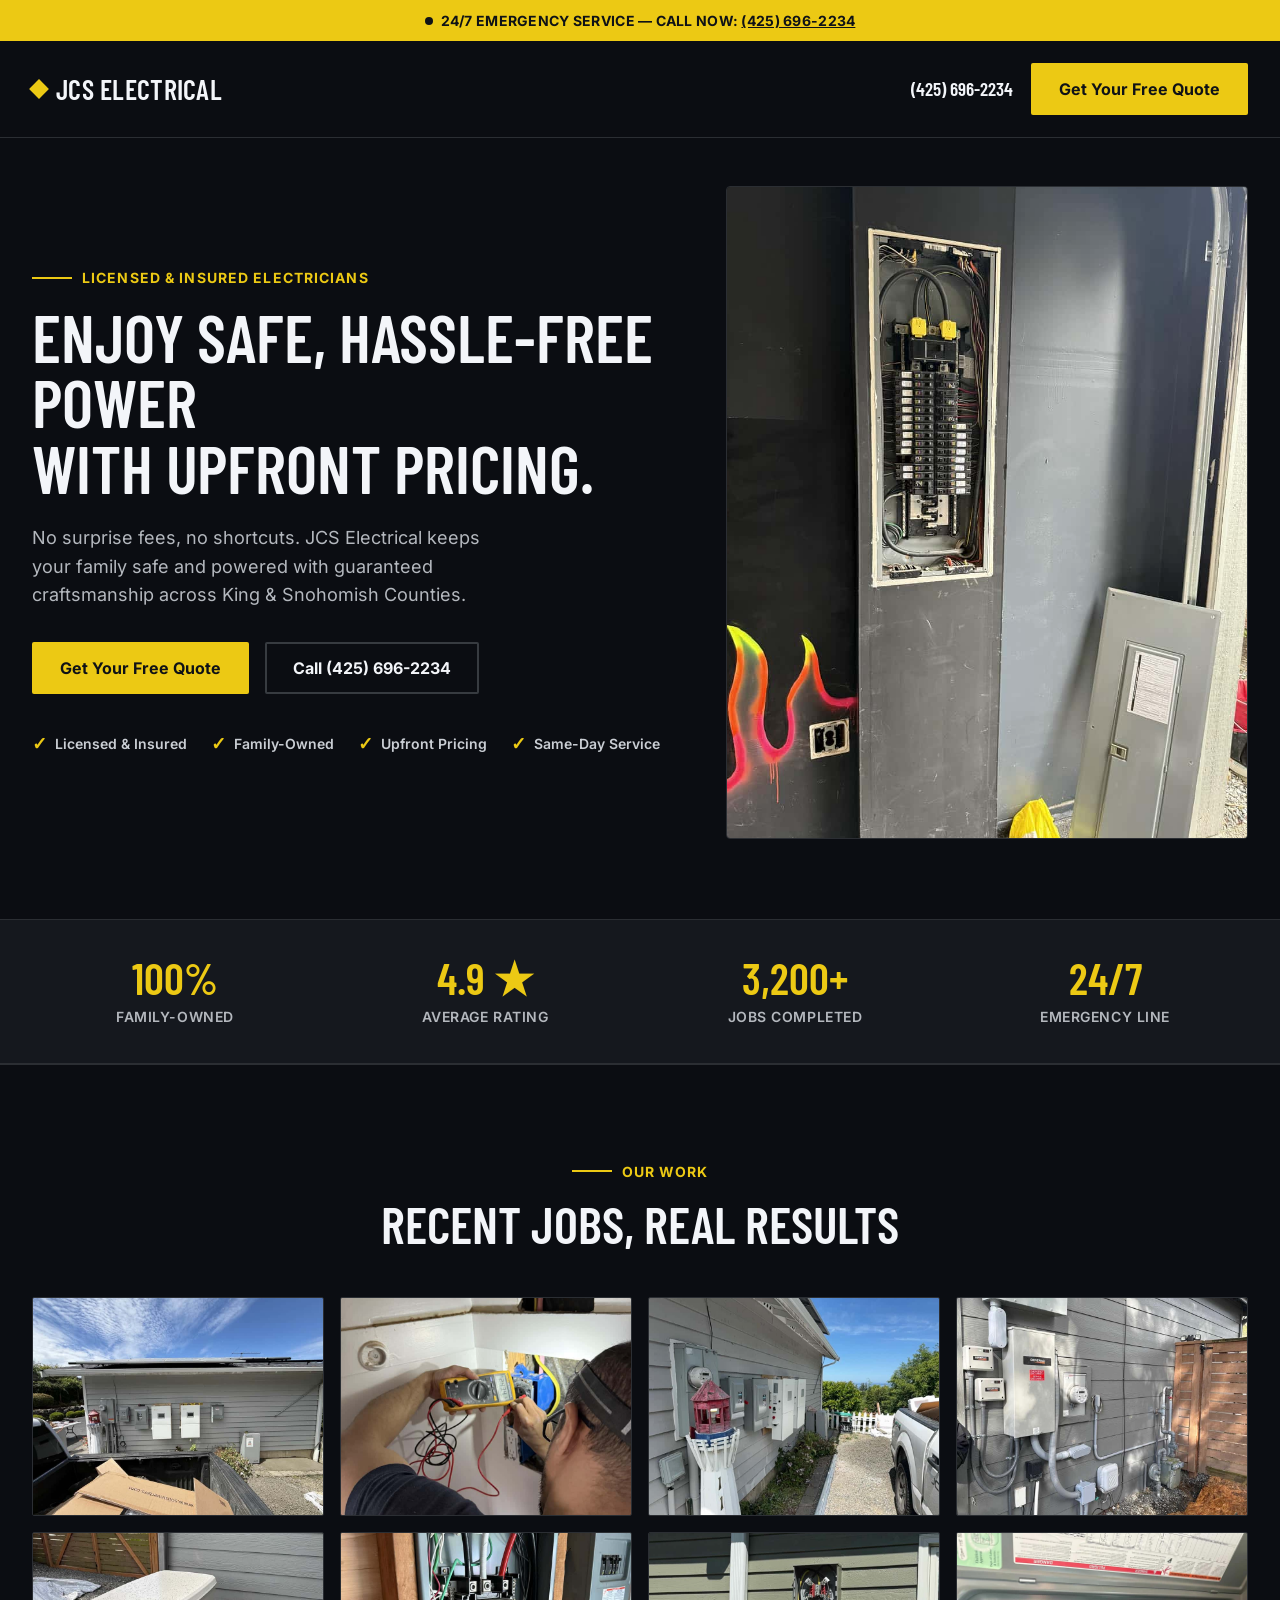
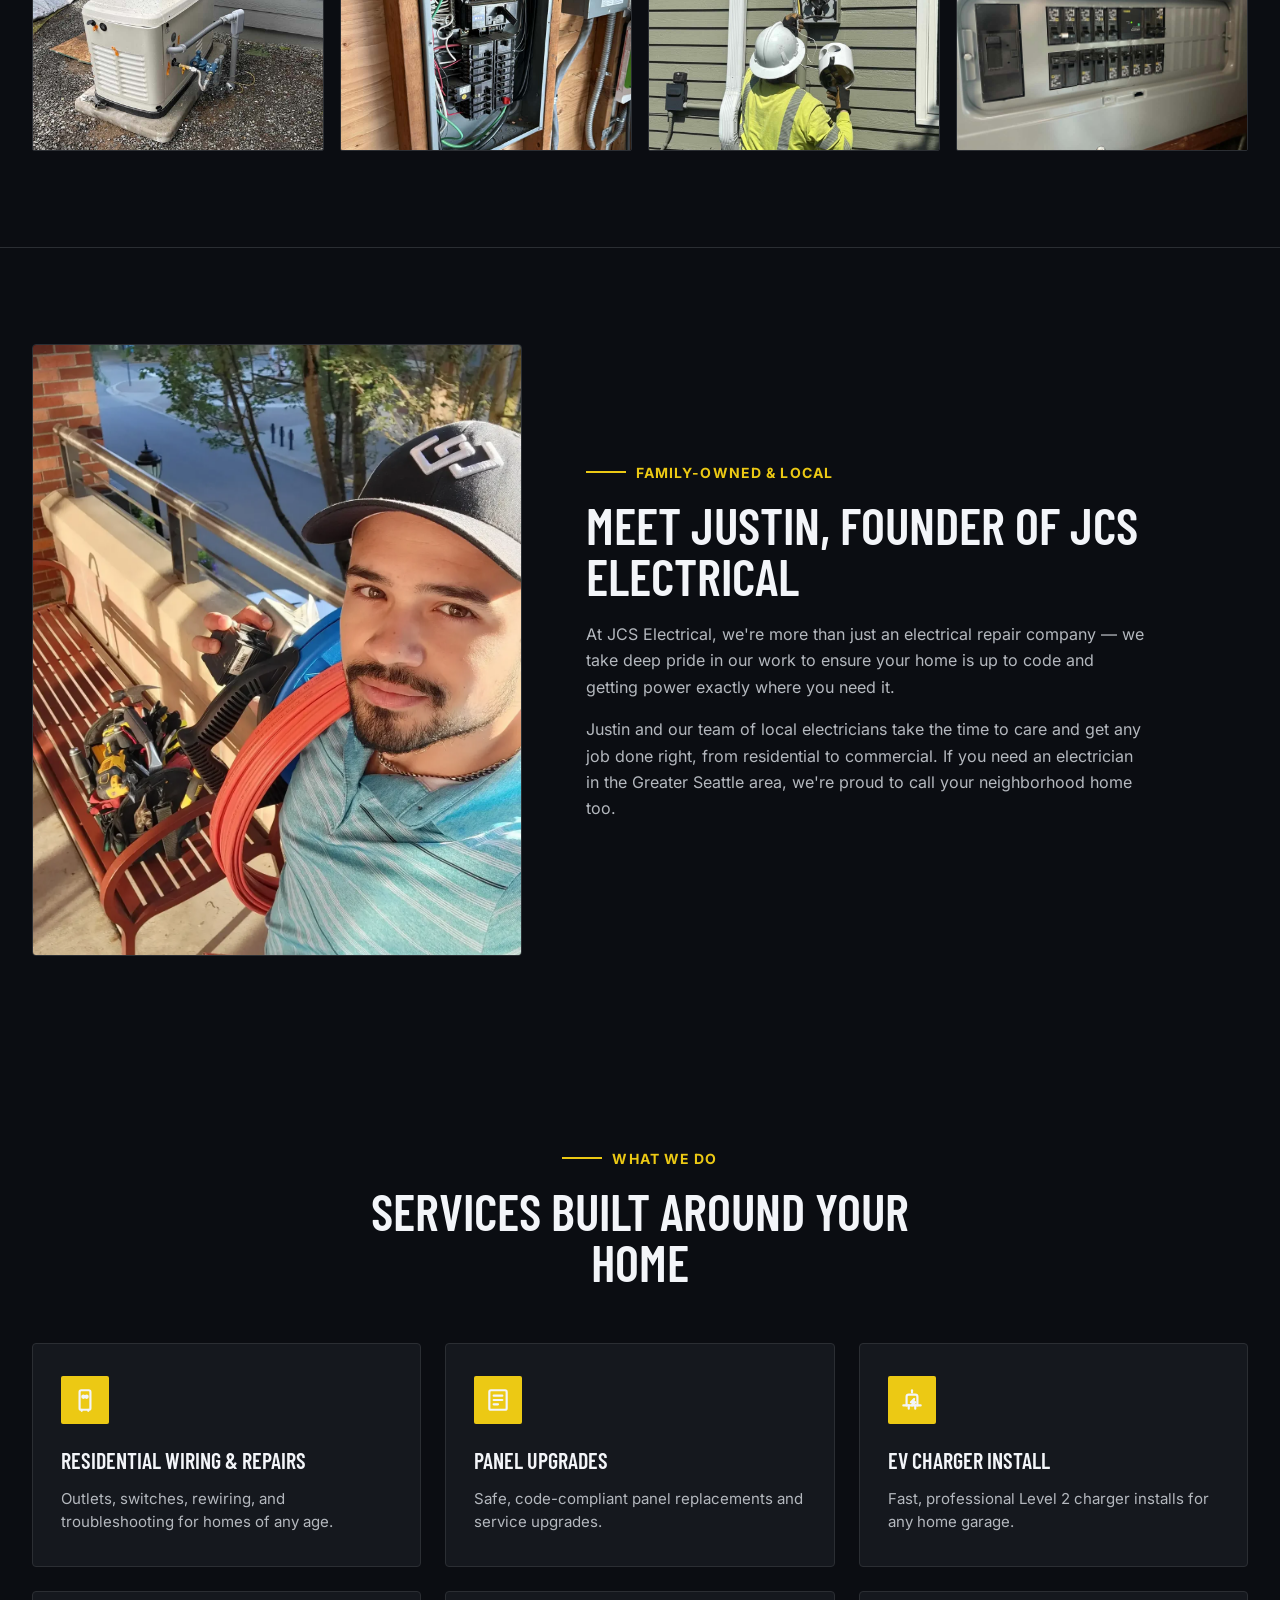
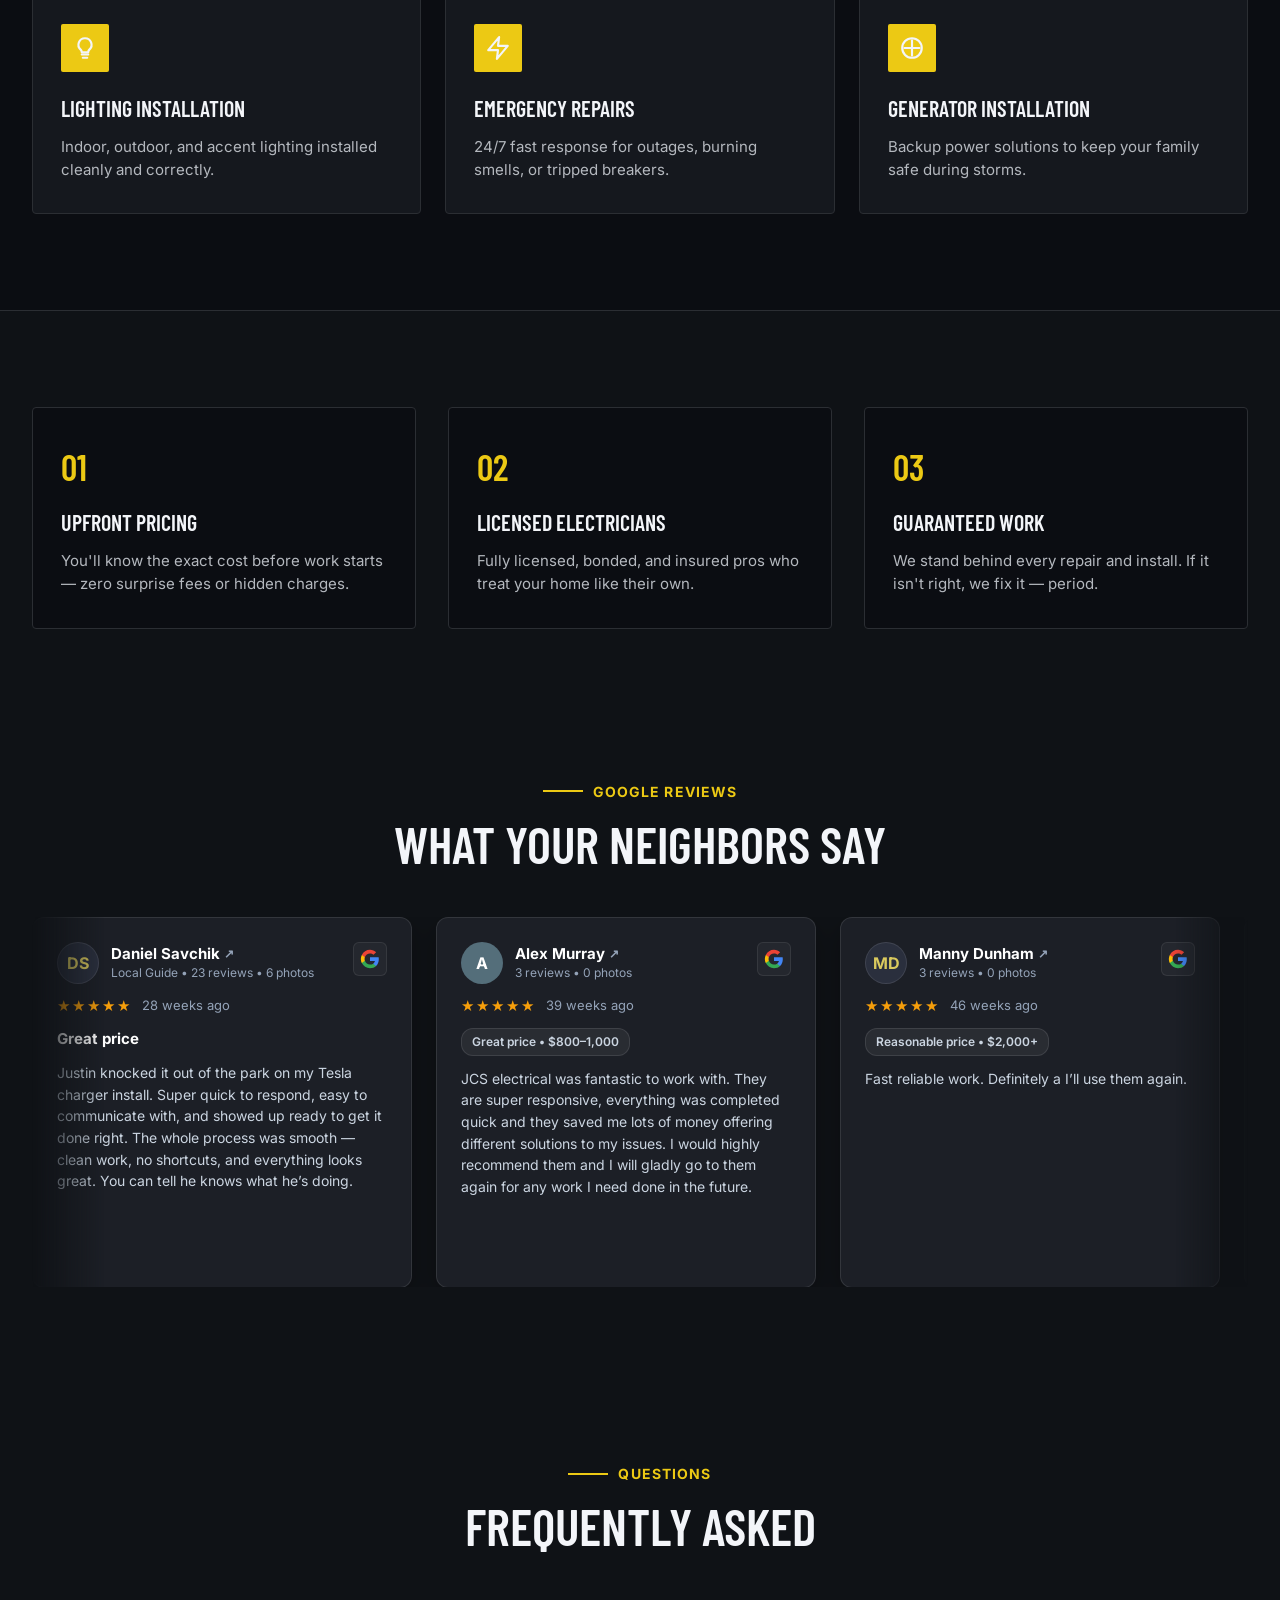
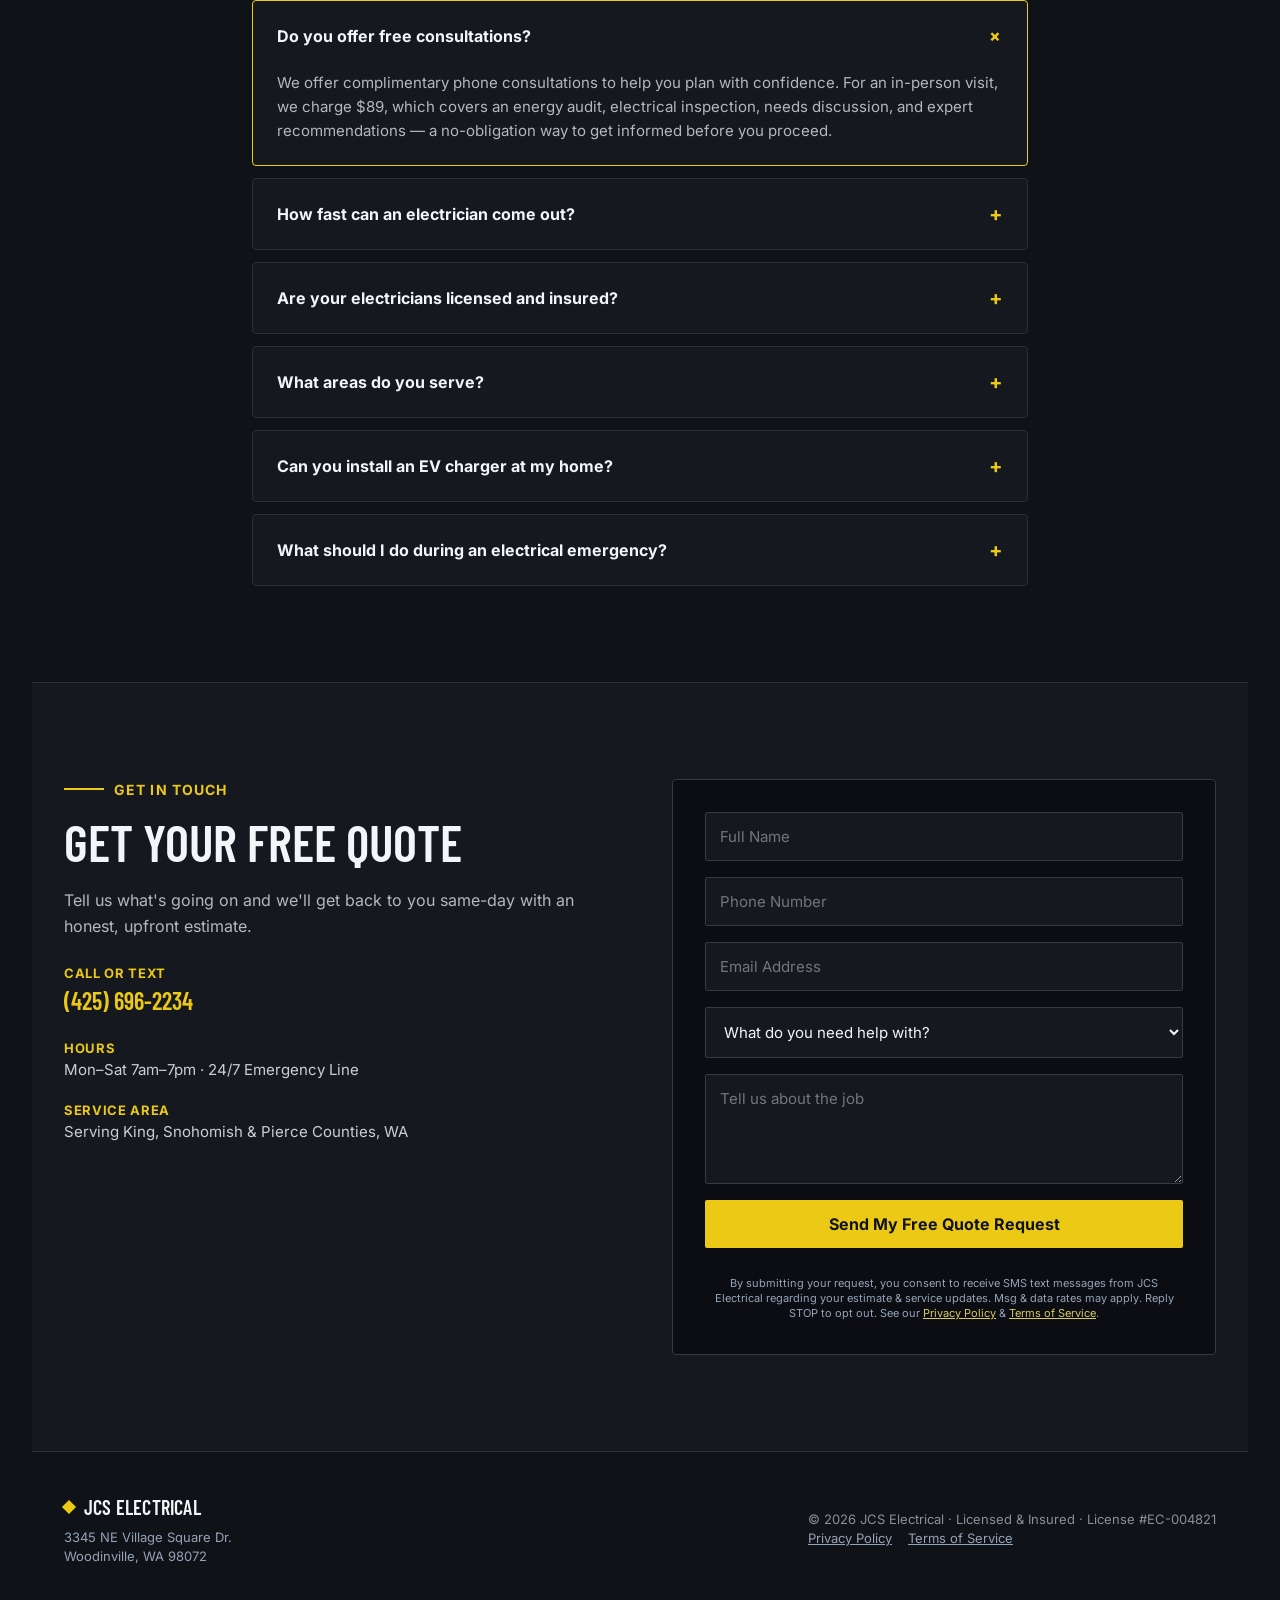
==== commit 8a13c7fb: "Embed complete self-contained Google Review card component styles inline in document head" ====
--- a/index.html
+++ b/index.html
@@ -15,7 +15,7 @@
   <link rel="stylesheet" href="/css/styles.css">
   <link rel="stylesheet" href="css/styles.css">
   <style>
-    /* Critical Reviews Slider Layout & Animation Fallbacks */
+    /* Critical Reviews Slider Layout & Full Component Fallbacks */
     .reviews-section {
       padding-top: 80px;
       padding-bottom: 80px;
@@ -54,14 +54,117 @@
       min-width: 380px !important;
       max-width: 380px !important;
       flex-shrink: 0 !important;
-      background: var(--bg-card, #1c1f26);
-      border: 1px solid var(--border-color-light, rgba(255,255,255,0.1));
-      border-radius: var(--radius-md, 12px);
-      padding: 24px;
+      background: #1c1f26 !important;
+      border: 1px solid rgba(255, 255, 255, 0.1) !important;
+      border-radius: 12px !important;
+      padding: 24px !important;
       display: flex !important;
       flex-direction: column !important;
-      gap: 12px;
-      box-shadow: 0 8px 24px rgba(0, 0, 0, 0.3);
+      gap: 12px !important;
+      box-shadow: 0 8px 24px rgba(0, 0, 0, 0.3) !important;
+      text-align: left !important;
+      box-sizing: border-box !important;
+    }
+    .gr-header {
+      display: flex !important;
+      align-items: flex-start !important;
+      justify-content: space-between !important;
+      gap: 12px !important;
+      width: 100% !important;
+    }
+    .gr-author-info {
+      display: flex !important;
+      align-items: center !important;
+      gap: 12px !important;
+    }
+    .gr-avatar {
+      width: 42px !important;
+      height: 42px !important;
+      border-radius: 50% !important;
+      display: flex !important;
+      align-items: center !important;
+      justify-content: center !important;
+      font-weight: 700 !important;
+      font-size: 16px !important;
+      color: #ffffff !important;
+      flex-shrink: 0 !important;
+    }
+    .gr-avatar-dark { background: #2a2f3d !important; color: #d9c95e !important; border: 1px solid rgba(255, 255, 255, 0.1) !important; }
+    .gr-avatar-slate { background: #546e7a !important; color: #ffffff !important; }
+    .gr-avatar-blue { background: #0288d1 !important; color: #ffffff !important; }
+    .gr-avatar-green { background: #2e7d32 !important; color: #ffffff !important; }
+    .gr-avatar-purple { background: #7b1fa2 !important; color: #ffffff !important; }
+    .gr-avatar-magenta { background: #c2185b !important; color: #ffffff !important; }
+    .gr-avatar-teal { background: #00796b !important; color: #ffffff !important; }
+
+    .gr-author-name {
+      font-weight: 700 !important;
+      font-size: 15px !important;
+      color: #ffffff !important;
+      display: flex !important;
+      align-items: center !important;
+      gap: 4px !important;
+      margin: 0 !important;
+      line-height: 1.2 !important;
+    }
+    .gr-ext-icon {
+      font-size: 12px !important;
+      color: #94a3b8 !important;
+      display: inline-block !important;
+    }
+    .gr-author-subtext {
+      font-size: 12px !important;
+      color: #94a3b8 !important;
+      margin-top: 2px !important;
+      line-height: 1.3 !important;
+    }
+    .gr-google-logo {
+      display: flex !important;
+      align-items: center !important;
+      justify-content: center !important;
+      padding: 6px !important;
+      background: rgba(255, 255, 255, 0.04) !important;
+      border: 1px solid rgba(255, 255, 255, 0.08) !important;
+      border-radius: 6px !important;
+      flex-shrink: 0 !important;
+    }
+    .gr-rating-row {
+      display: flex !important;
+      align-items: center !important;
+      gap: 10px !important;
+    }
+    .gr-stars {
+      color: #f59e0b !important;
+      font-size: 15px !important;
+      letter-spacing: 2px !important;
+      line-height: 1 !important;
+    }
+    .gr-time {
+      font-size: 13px !important;
+      color: #94a3b8 !important;
+    }
+    .gr-review-title {
+      font-weight: 700 !important;
+      font-size: 15px !important;
+      color: #ffffff !important;
+      margin: 0 !important;
+    }
+    .gr-tag-pill {
+      display: inline-block !important;
+      font-size: 12px !important;
+      font-weight: 600 !important;
+      color: #cbd5e1 !important;
+      background: rgba(255, 255, 255, 0.06) !important;
+      border: 1px solid rgba(255, 255, 255, 0.1) !important;
+      border-radius: 12px !important;
+      padding: 4px 10px !important;
+      align-self: flex-start !important;
+    }
+    .gr-review-text {
+      font-size: 14px !important;
+      line-height: 1.55 !important;
+      color: #cbd5e1 !important;
+      margin: 0 !important;
     }
   </style>
 </head>
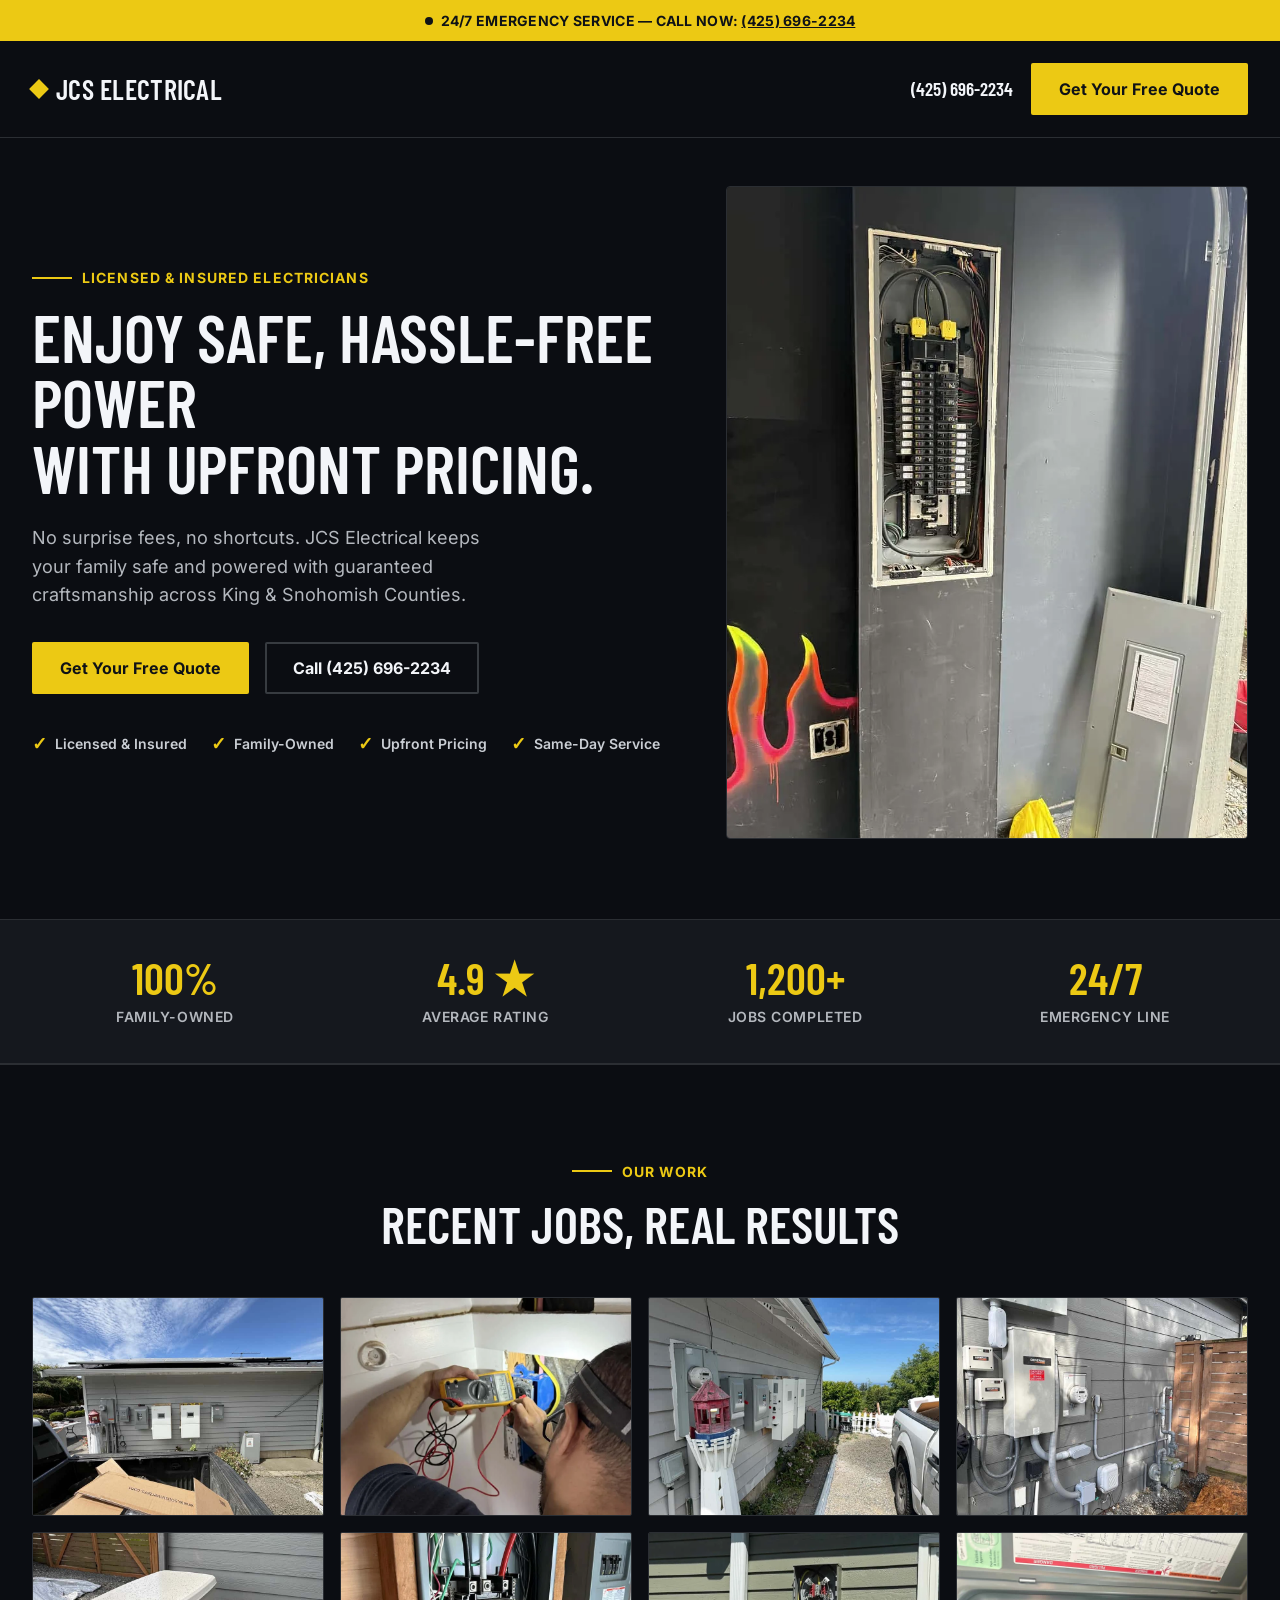
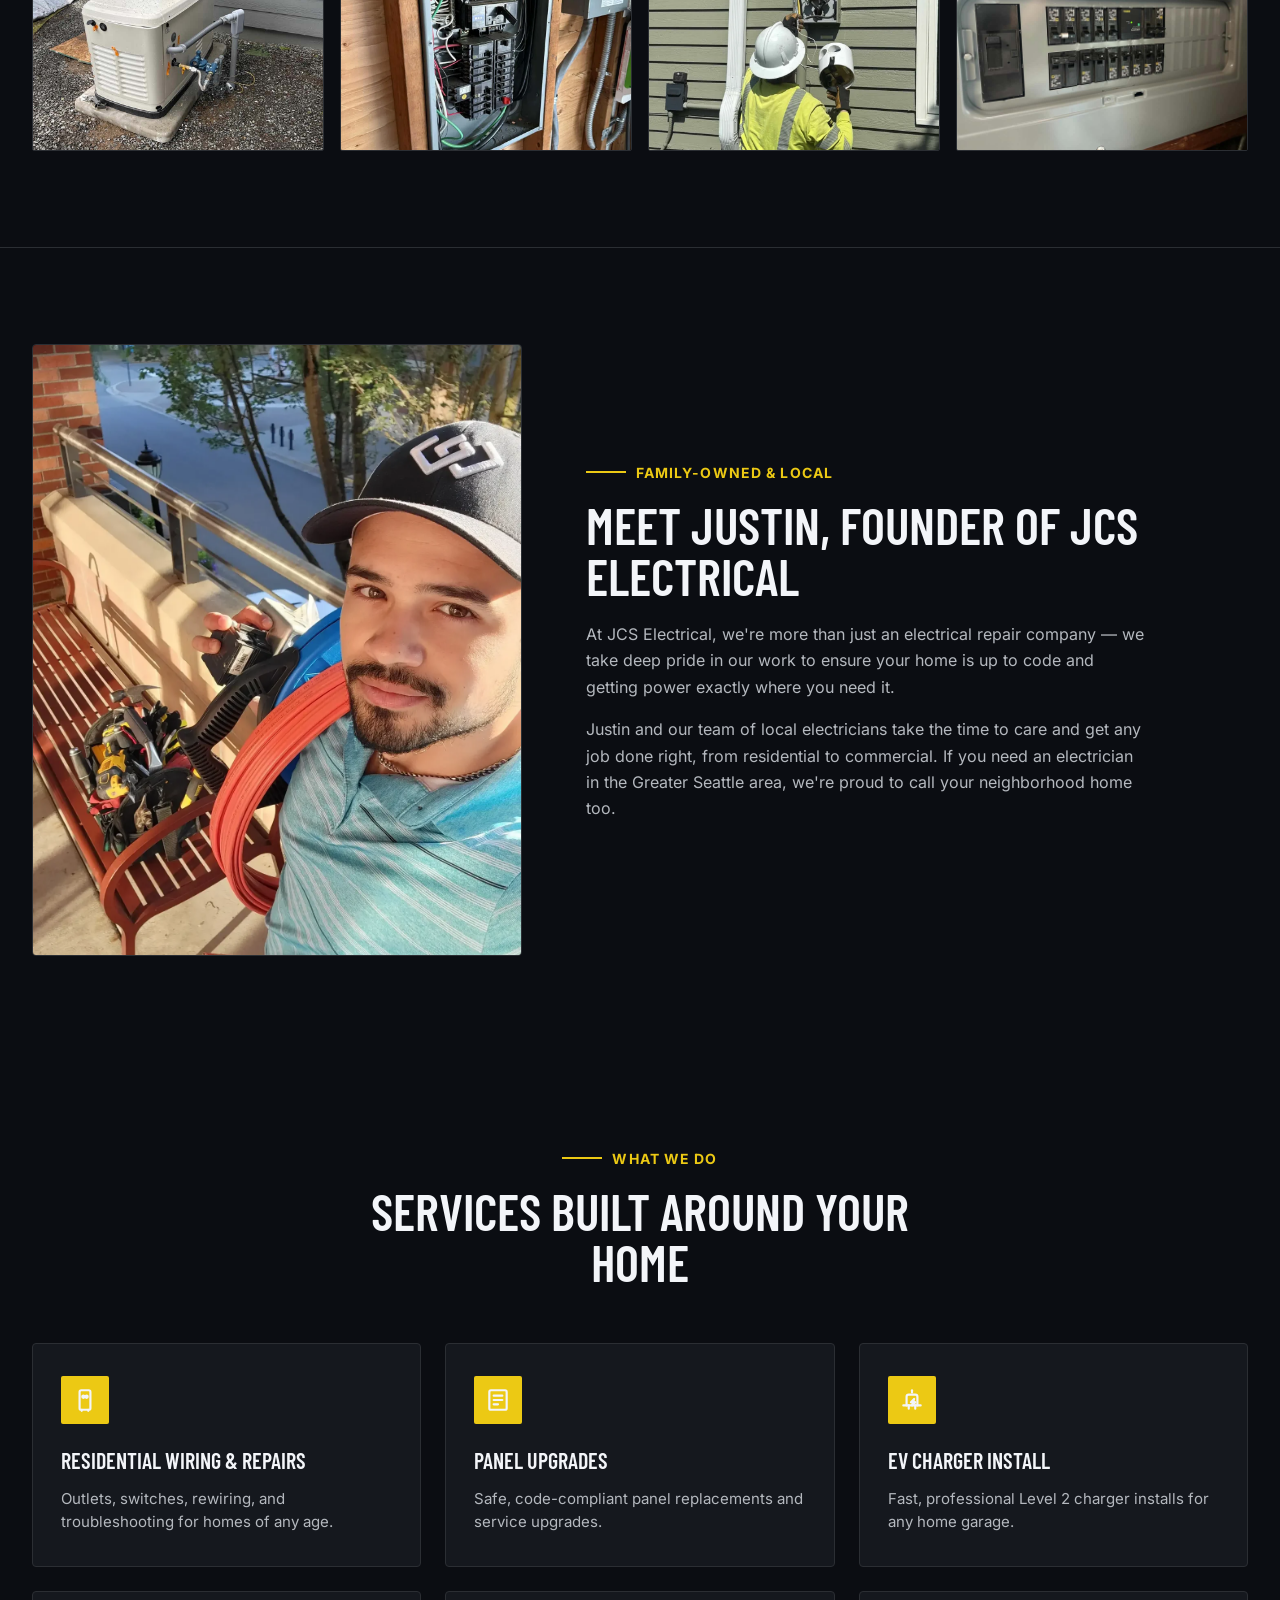
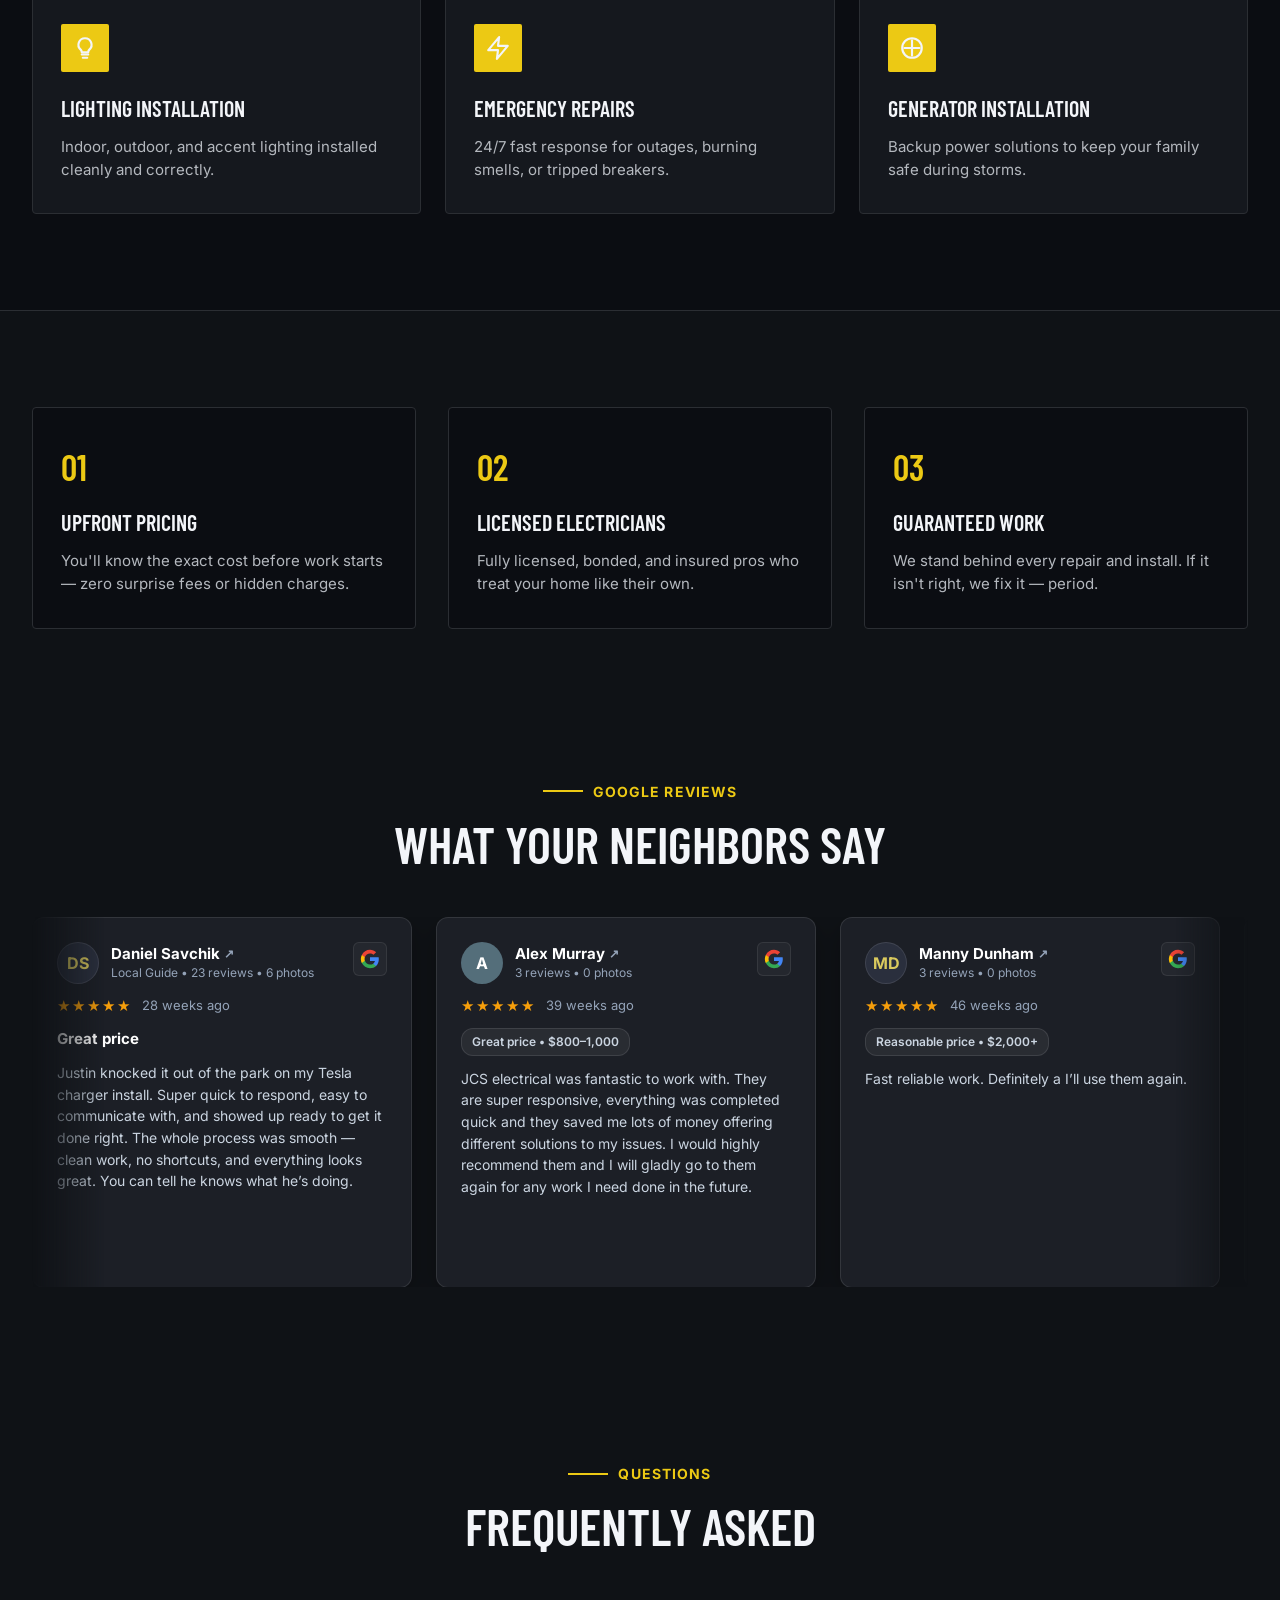
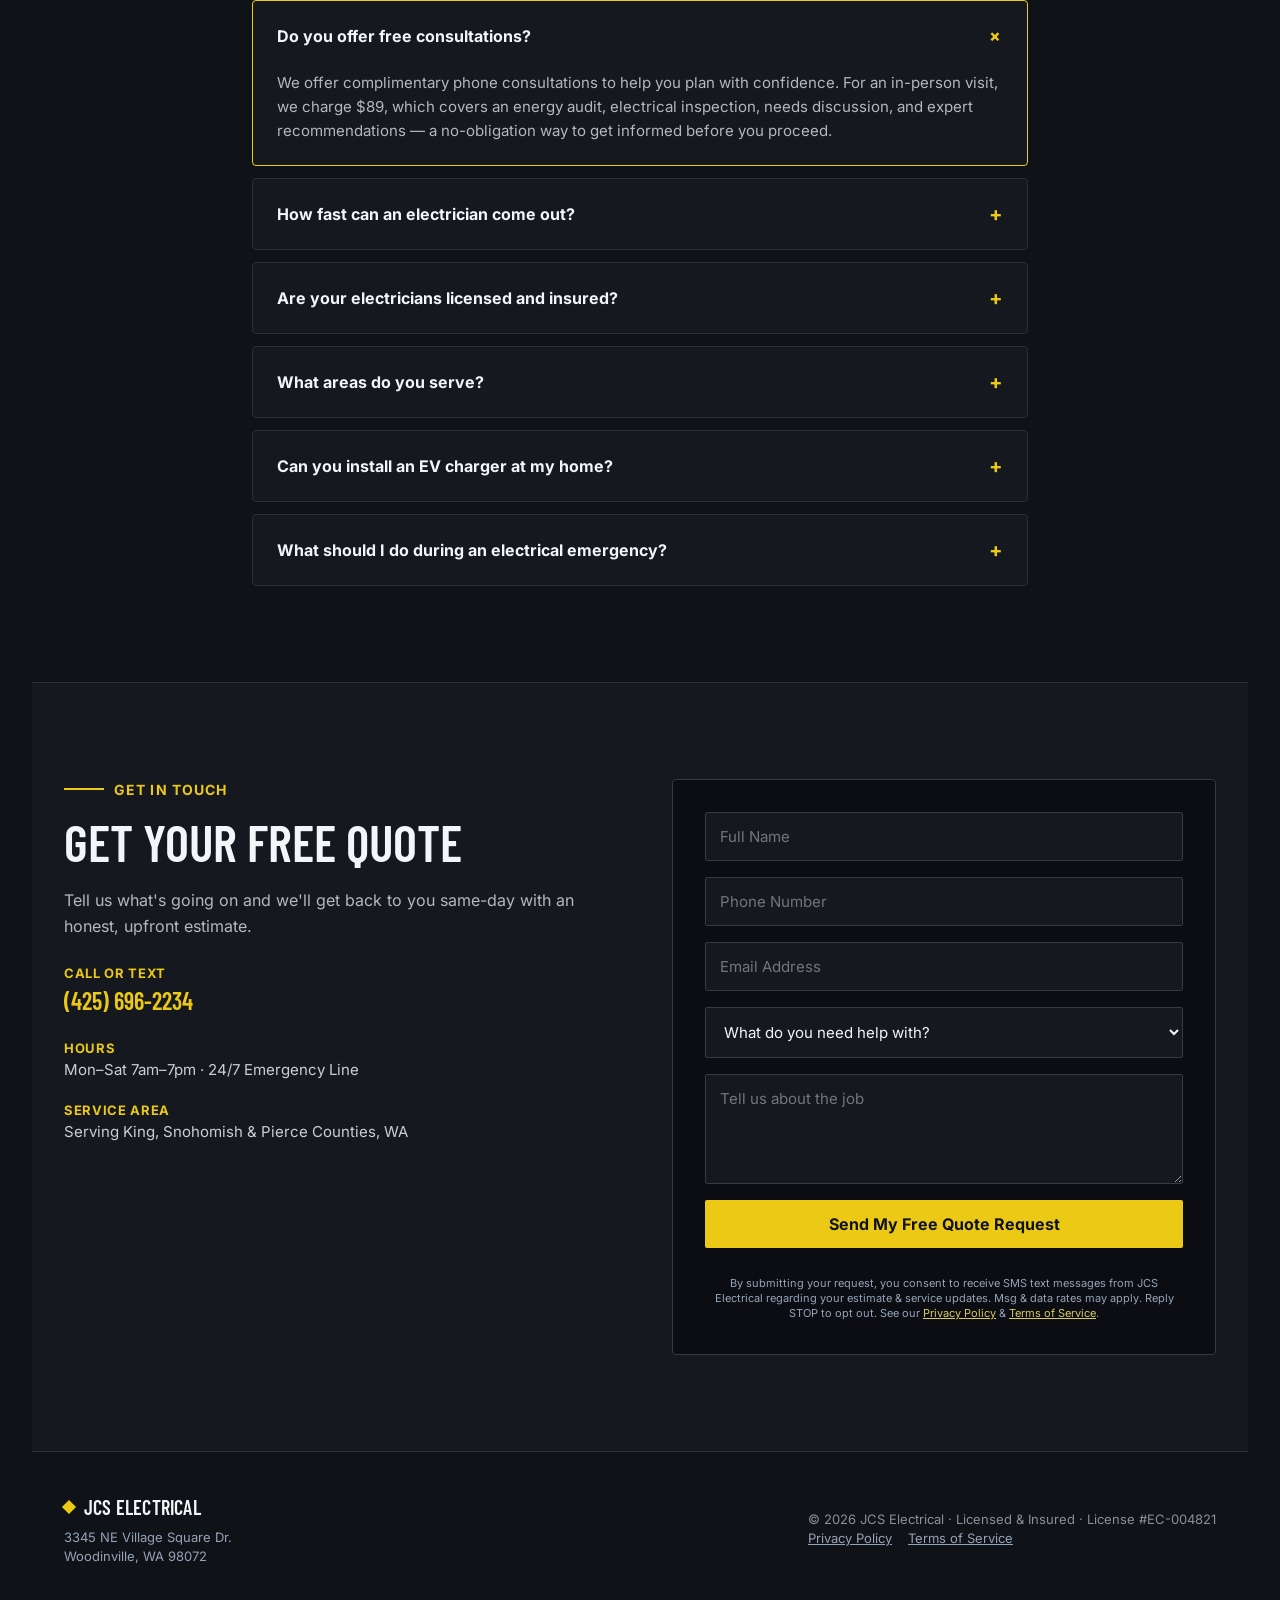
==== commit dbad3955: "Lower sticky CTA breakpoint to 700px, compress hero/gallery images, correct jobs-completed stat - St" ====
--- a/index.html
+++ b/index.html
@@ -221,7 +221,7 @@
       </div>
     </div>
     <div class="hero-image-wrapper">
-      <img src="assets/images/img_2.png" alt="JCS Electrical professional electrician on job site" loading="eager">
+      <img src="assets/images/img_2.webp" alt="JCS Electrical professional electrician on job site" loading="eager">
     </div>
   </section>
 
@@ -237,7 +237,7 @@
         <div class="stat-label">Average Rating</div>
       </div>
       <div>
-        <div class="stat-value">3,200+</div>
+        <div class="stat-value">1,200+</div>
         <div class="stat-label">Jobs Completed</div>
       </div>
       <div>
@@ -263,7 +263,7 @@
           <img src="assets/gallery/gallery-1.jpg" alt="JCS Electrical Service Panel Installation" loading="lazy">
         </div>
         <div class="gallery-item">
-          <img src="assets/gallery/gallery-2.png" alt="JCS Electrical Wiring &amp; Outlet Testing" loading="lazy">
+          <img src="assets/gallery/gallery-2.webp" alt="JCS Electrical Wiring &amp; Outlet Testing" loading="lazy">
         </div>
         <div class="gallery-item">
           <img src="assets/gallery/gallery-3.jpg" alt="JCS Electrical Exterior Meter &amp; Panel Upgrade" loading="lazy">
@@ -275,10 +275,10 @@
           <img src="assets/gallery/gallery-5.jpg" alt="JCS Electrical Backup Generator Installation" loading="lazy">
         </div>
         <div class="gallery-item">
-          <img src="assets/gallery/gallery-6.png" alt="JCS Electrical Breaker Box Wiring Upgrade" loading="lazy">
+          <img src="assets/gallery/gallery-6.webp" alt="JCS Electrical Breaker Box Wiring Upgrade" loading="lazy">
         </div>
         <div class="gallery-item">
-          <img src="assets/gallery/gallery-7.png" alt="JCS Electrician Installing Exterior Electrical Box" loading="lazy">
+          <img src="assets/gallery/gallery-7.webp" alt="JCS Electrician Installing Exterior Electrical Box" loading="lazy">
         </div>
         <div class="gallery-item">
           <img src="assets/gallery/gallery-8.jpg" alt="JCS Electrical Upgraded Main Circuit Breaker Panel" loading="lazy">
--- a/css/styles.css
+++ b/css/styles.css
@@ -1106,6 +1106,45 @@
 }
 
 /* --------------------------------------------------------------------------
+   12.5 STICKY MOBILE CTA BAR
+   -------------------------------------------------------------------------- */
+.sticky-mobile-cta {
+  display: none;
+  position: fixed;
+  left: 0;
+  right: 0;
+  bottom: 0;
+  z-index: 9000;
+  gap: 1px;
+  background: var(--border-color);
+  padding-bottom: env(safe-area-inset-bottom, 0);
+  transform: translateY(100%);
+  transition: transform 0.25s ease;
+}
+
+.sticky-mobile-cta.is-visible {
+  transform: translateY(0);
+}
+
+.sticky-mobile-cta a {
+  flex: 1;
+  text-align: center;
+  border-radius: 0;
+  padding: 16px 12px;
+  font-size: 15px;
+}
+
+@media (max-width: 700px) {
+  .sticky-mobile-cta {
+    display: flex;
+  }
+
+  body {
+    padding-bottom: calc(56px + env(safe-area-inset-bottom, 0px));
+  }
+}
+
+/* --------------------------------------------------------------------------
    13. RESPONSIVE BREAKPOINTS (TABLET & MOBILE)
    -------------------------------------------------------------------------- */
 
--- a/css/styles.css
+++ b/css/styles.css
@@ -1106,6 +1106,45 @@
 }
 
 /* --------------------------------------------------------------------------
+   12.5 STICKY MOBILE CTA BAR
+   -------------------------------------------------------------------------- */
+.sticky-mobile-cta {
+  display: none;
+  position: fixed;
+  left: 0;
+  right: 0;
+  bottom: 0;
+  z-index: 9000;
+  gap: 1px;
+  background: var(--border-color);
+  padding-bottom: env(safe-area-inset-bottom, 0);
+  transform: translateY(100%);
+  transition: transform 0.25s ease;
+}
+
+.sticky-mobile-cta.is-visible {
+  transform: translateY(0);
+}
+
+.sticky-mobile-cta a {
+  flex: 1;
+  text-align: center;
+  border-radius: 0;
+  padding: 16px 12px;
+  font-size: 15px;
+}
+
+@media (max-width: 700px) {
+  .sticky-mobile-cta {
+    display: flex;
+  }
+
+  body {
+    padding-bottom: calc(56px + env(safe-area-inset-bottom, 0px));
+  }
+}
+
+/* --------------------------------------------------------------------------
    13. RESPONSIVE BREAKPOINTS (TABLET & MOBILE)
    -------------------------------------------------------------------------- */
 
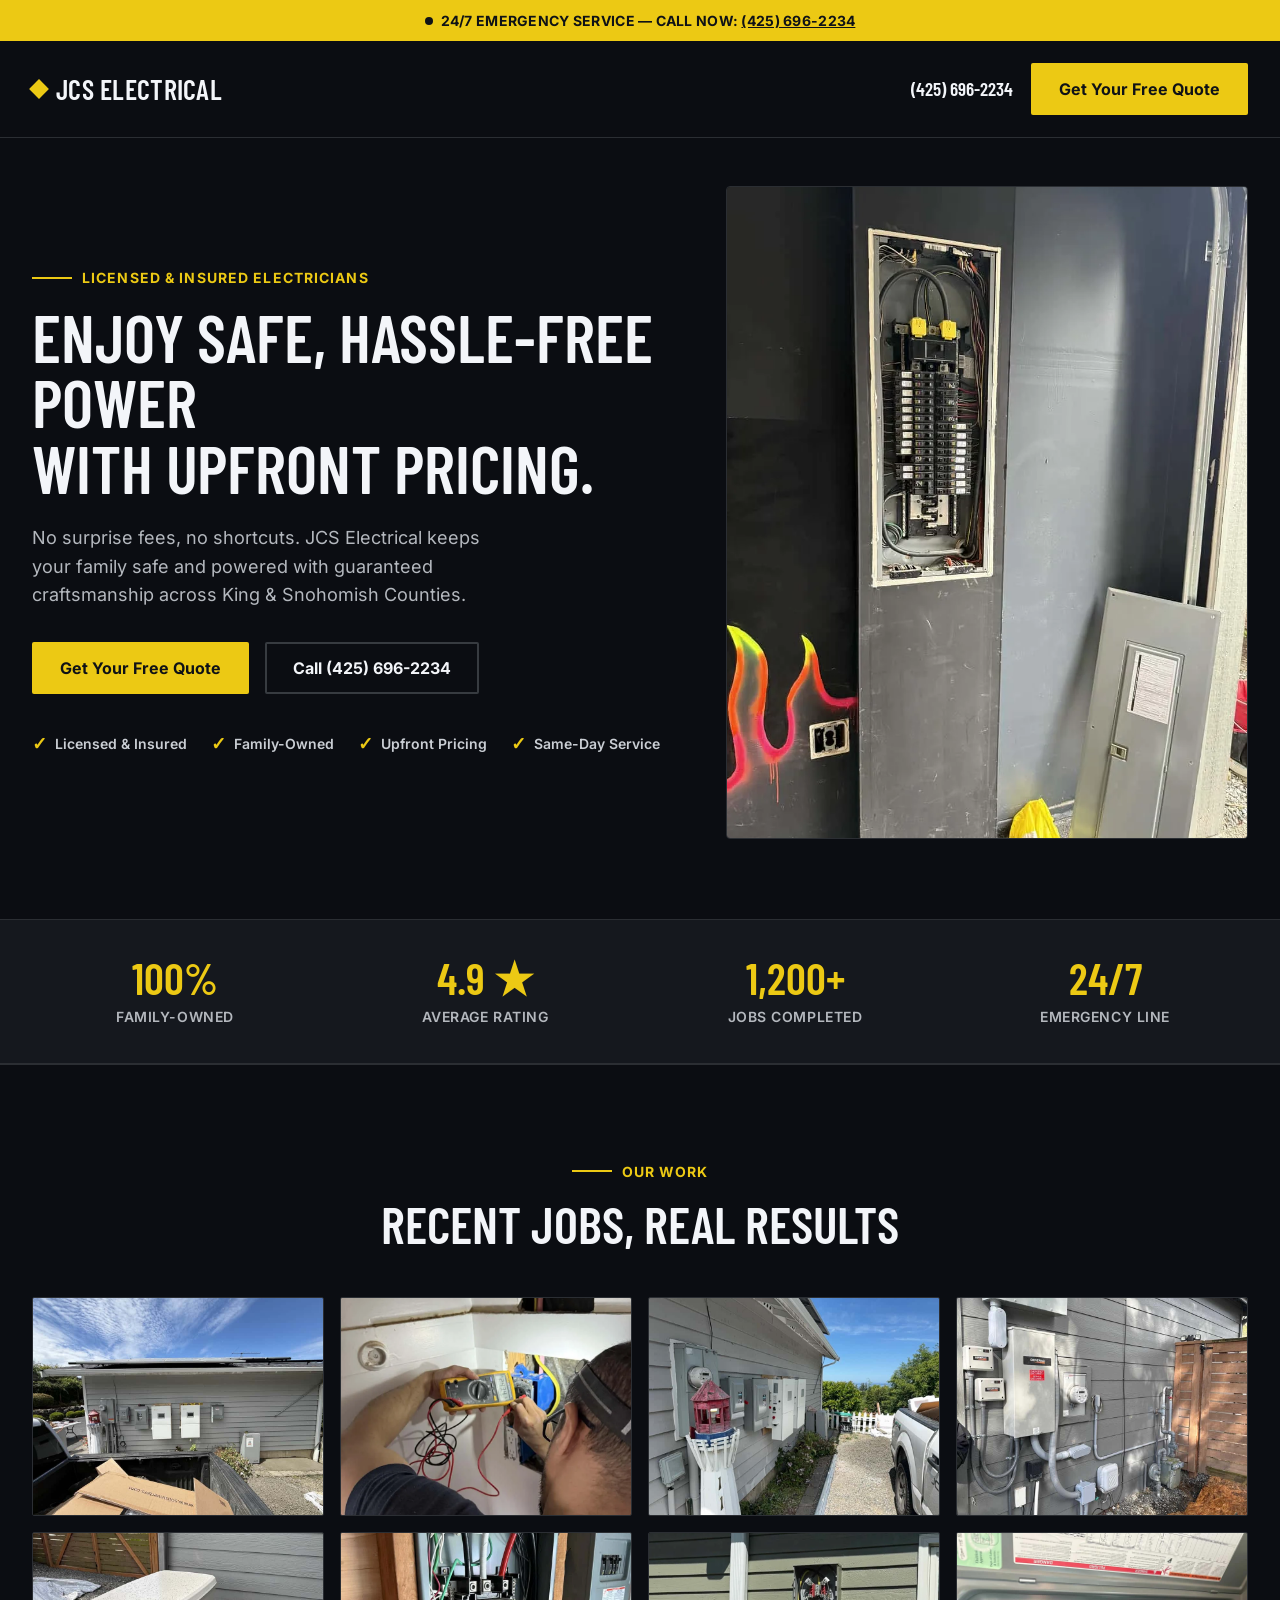
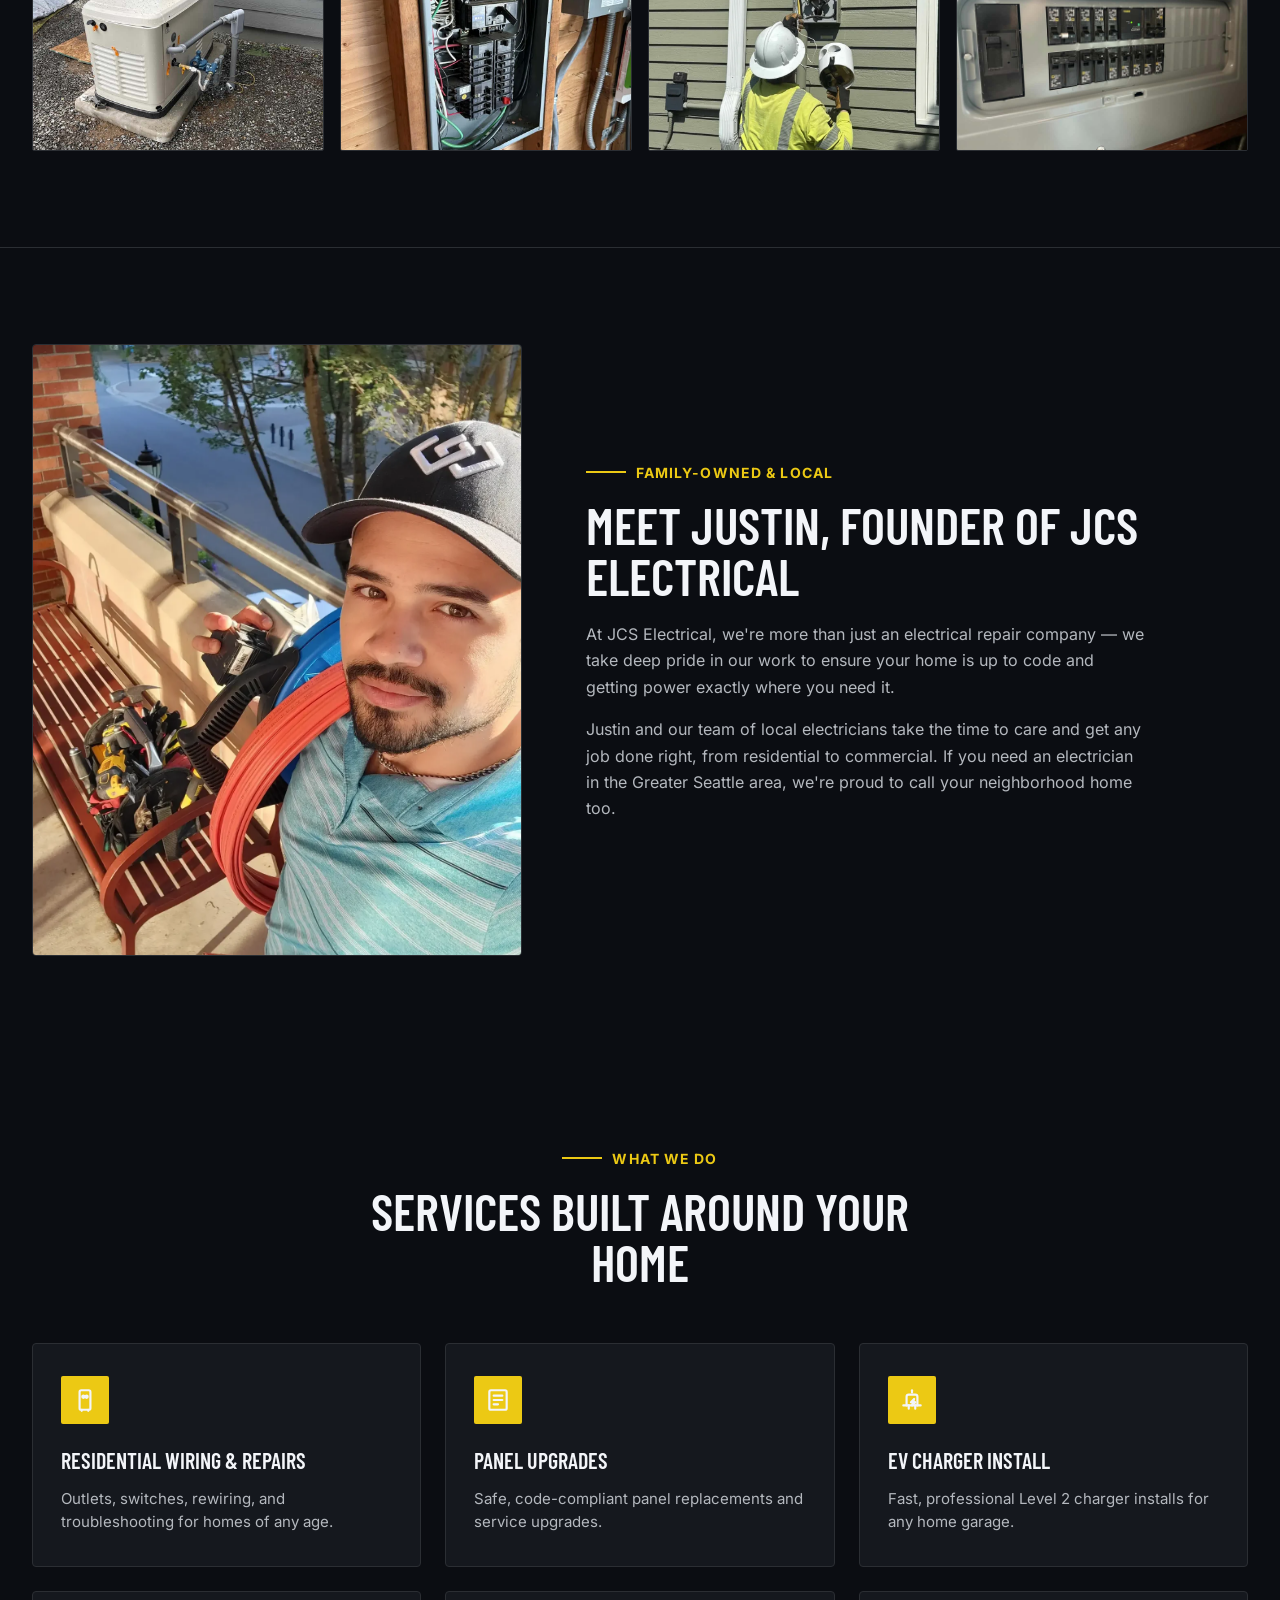
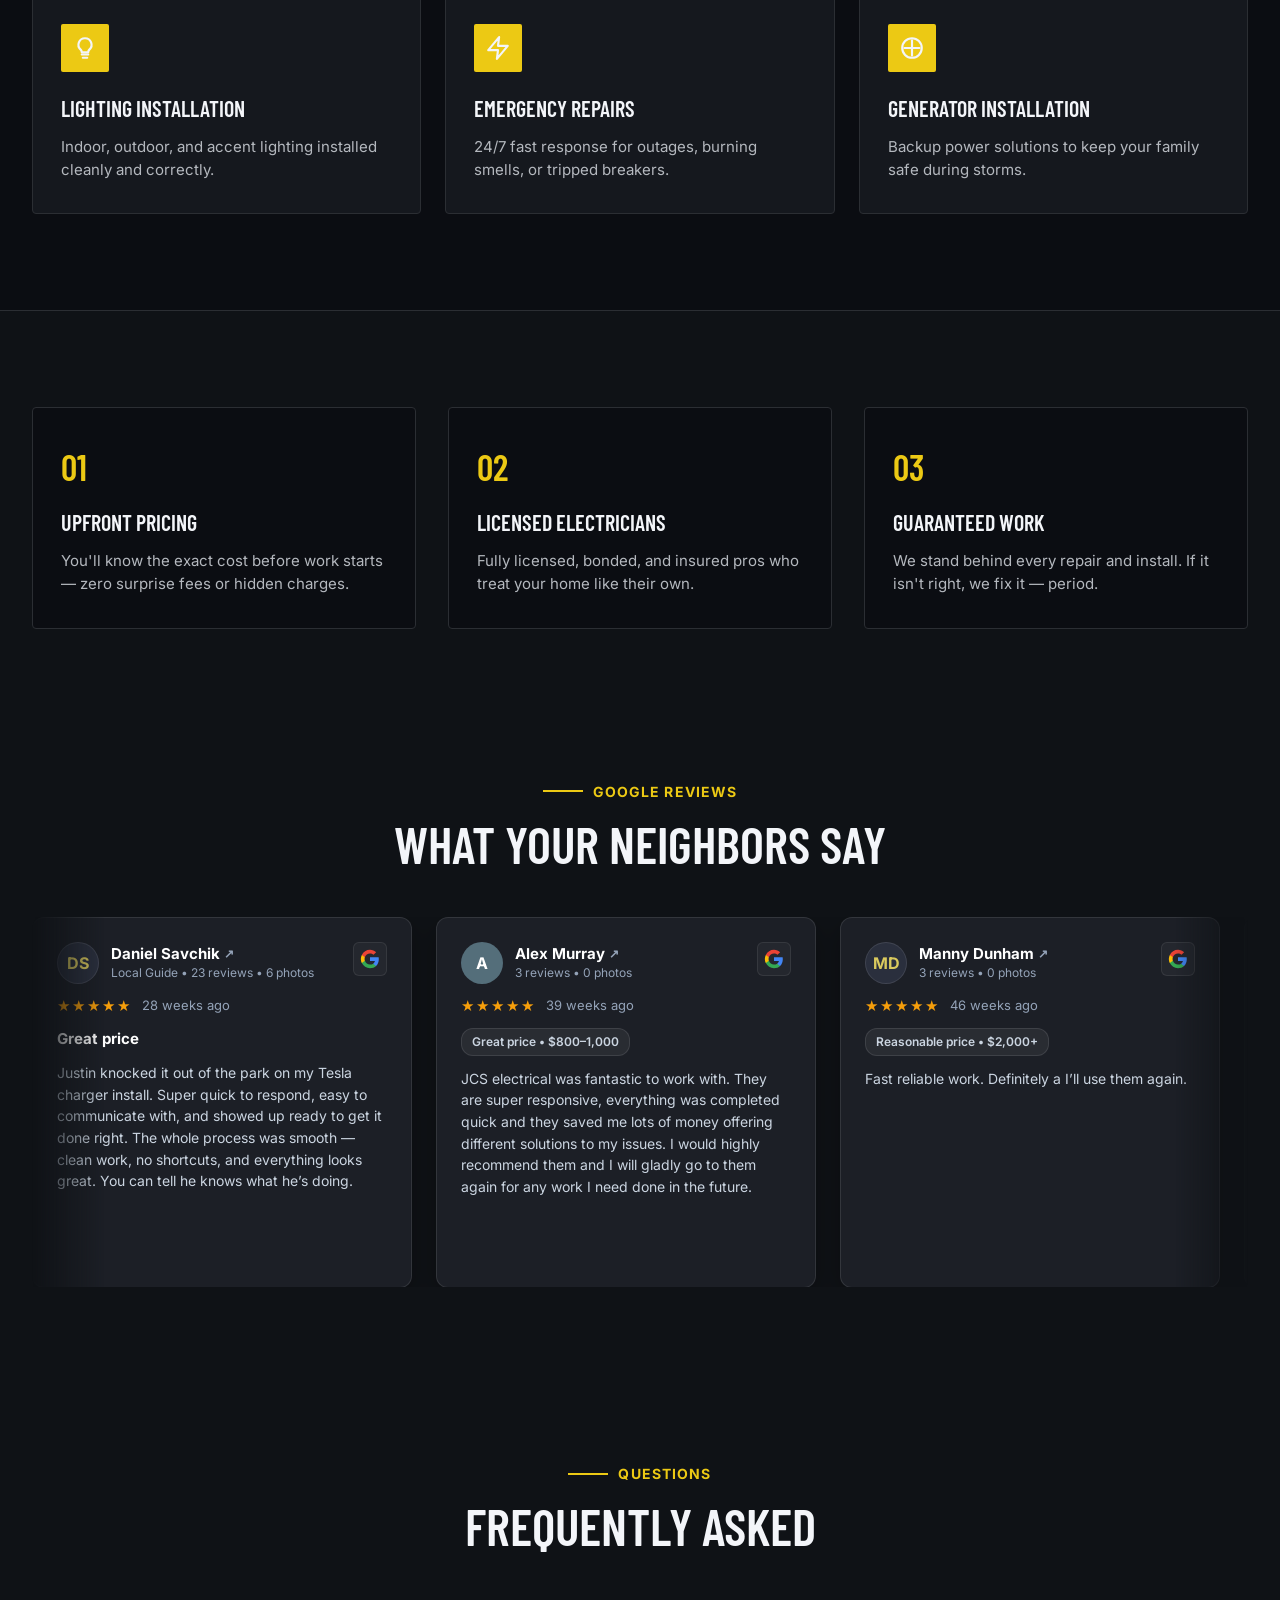
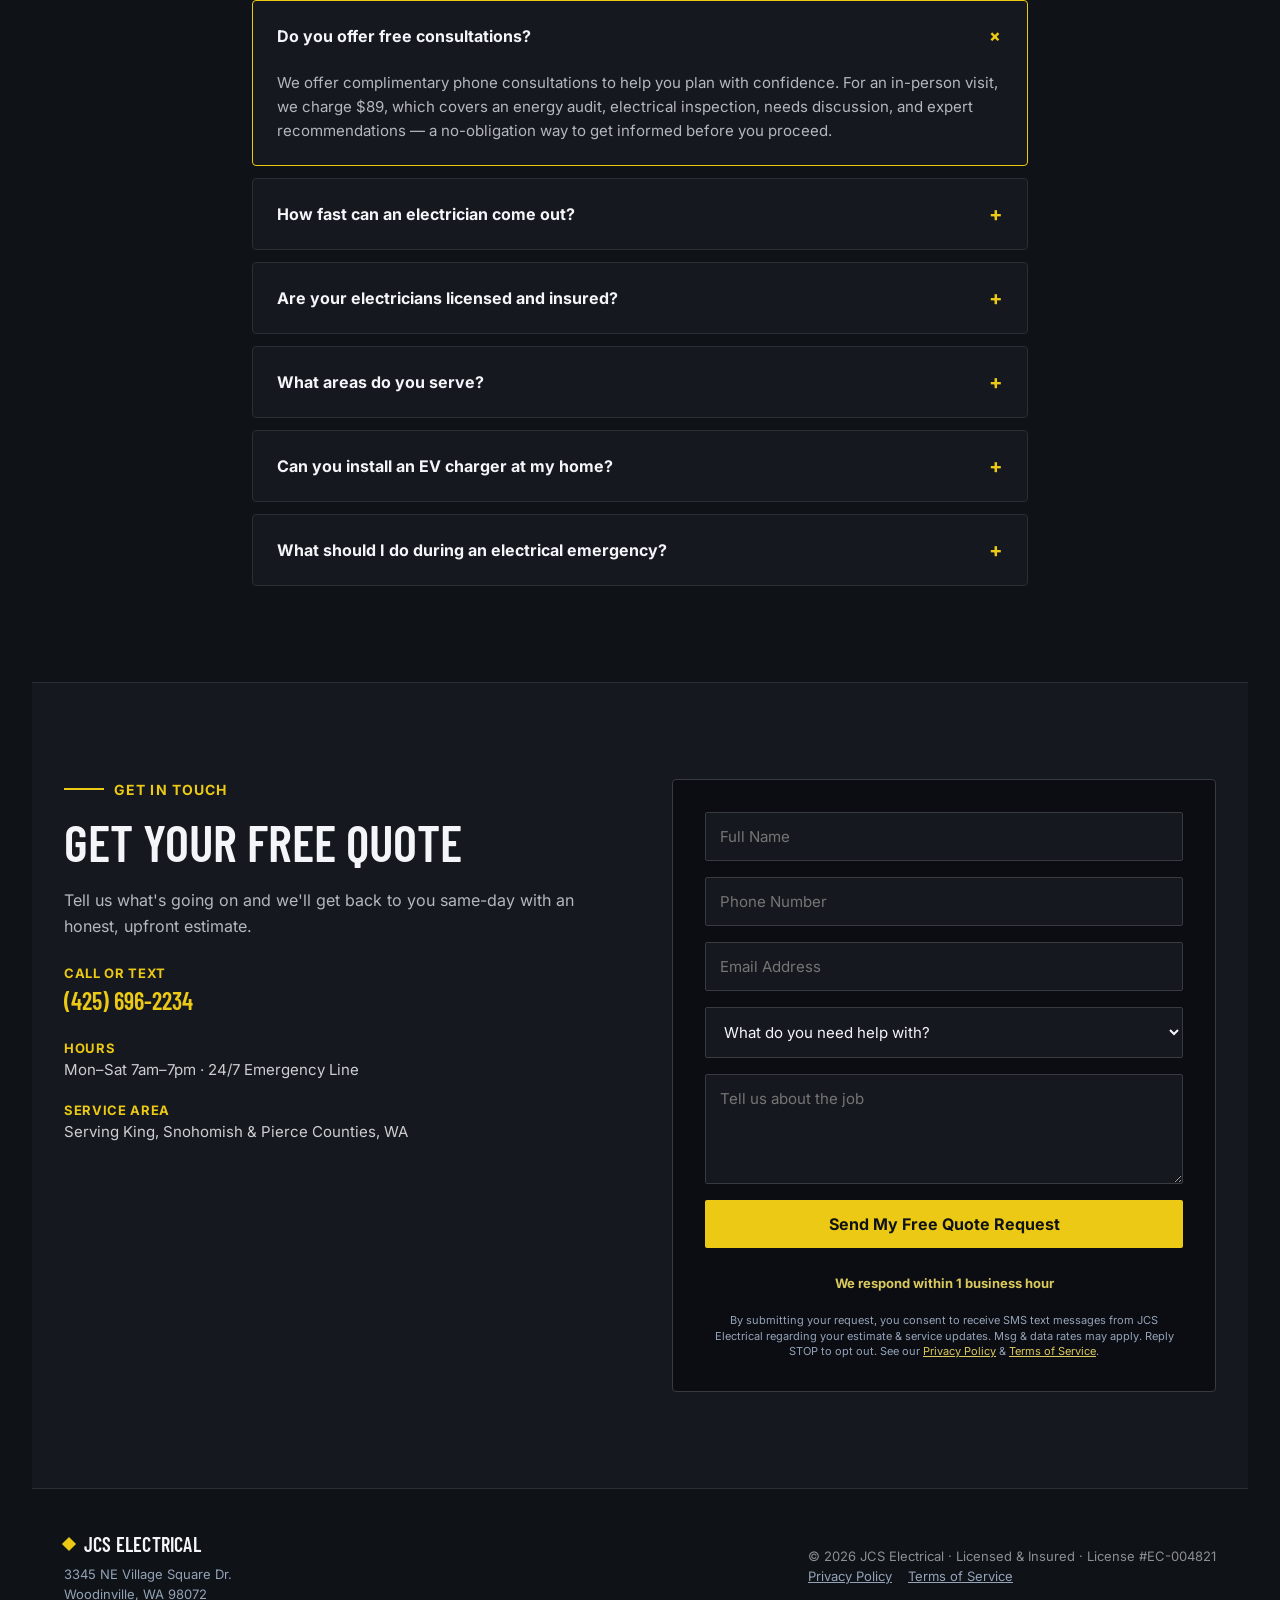
==== commit 9ed6db6d: "Improve EV gallery photo quality and add response-time trust line to forms - ev-install-2.jpg: crop " ====
--- a/index.html
+++ b/index.html
@@ -1052,7 +1052,8 @@
           </select>
           <textarea placeholder="Tell us about the job" rows="4" class="form-control"></textarea>
           <button type="submit" class="btn-primary" style="width: 100%;">Send My Free Quote Request</button>
-          <p style="font-size: 11px; color: #94a3b8; margin-top: 12px; line-height: 1.4; text-align: center;">
+          <p style="font-size: 13px; color: #d9c95e; font-weight: 700; margin-top: 10px; text-align: center;">We respond within 1 business hour</p>
+          <p style="font-size: 11px; color: #94a3b8; margin-top: 4px; line-height: 1.4; text-align: center;">
             By submitting your request, you consent to receive SMS text messages from JCS Electrical regarding your estimate &amp; service updates. Msg &amp; data rates may apply. Reply STOP to opt out. See our <a href="privacy-policy/" style="color:#d9c95e; text-decoration:underline;">Privacy Policy</a> &amp; <a href="terms-of-service/" style="color:#d9c95e; text-decoration:underline;">Terms of Service</a>.
           </p>
         </form>
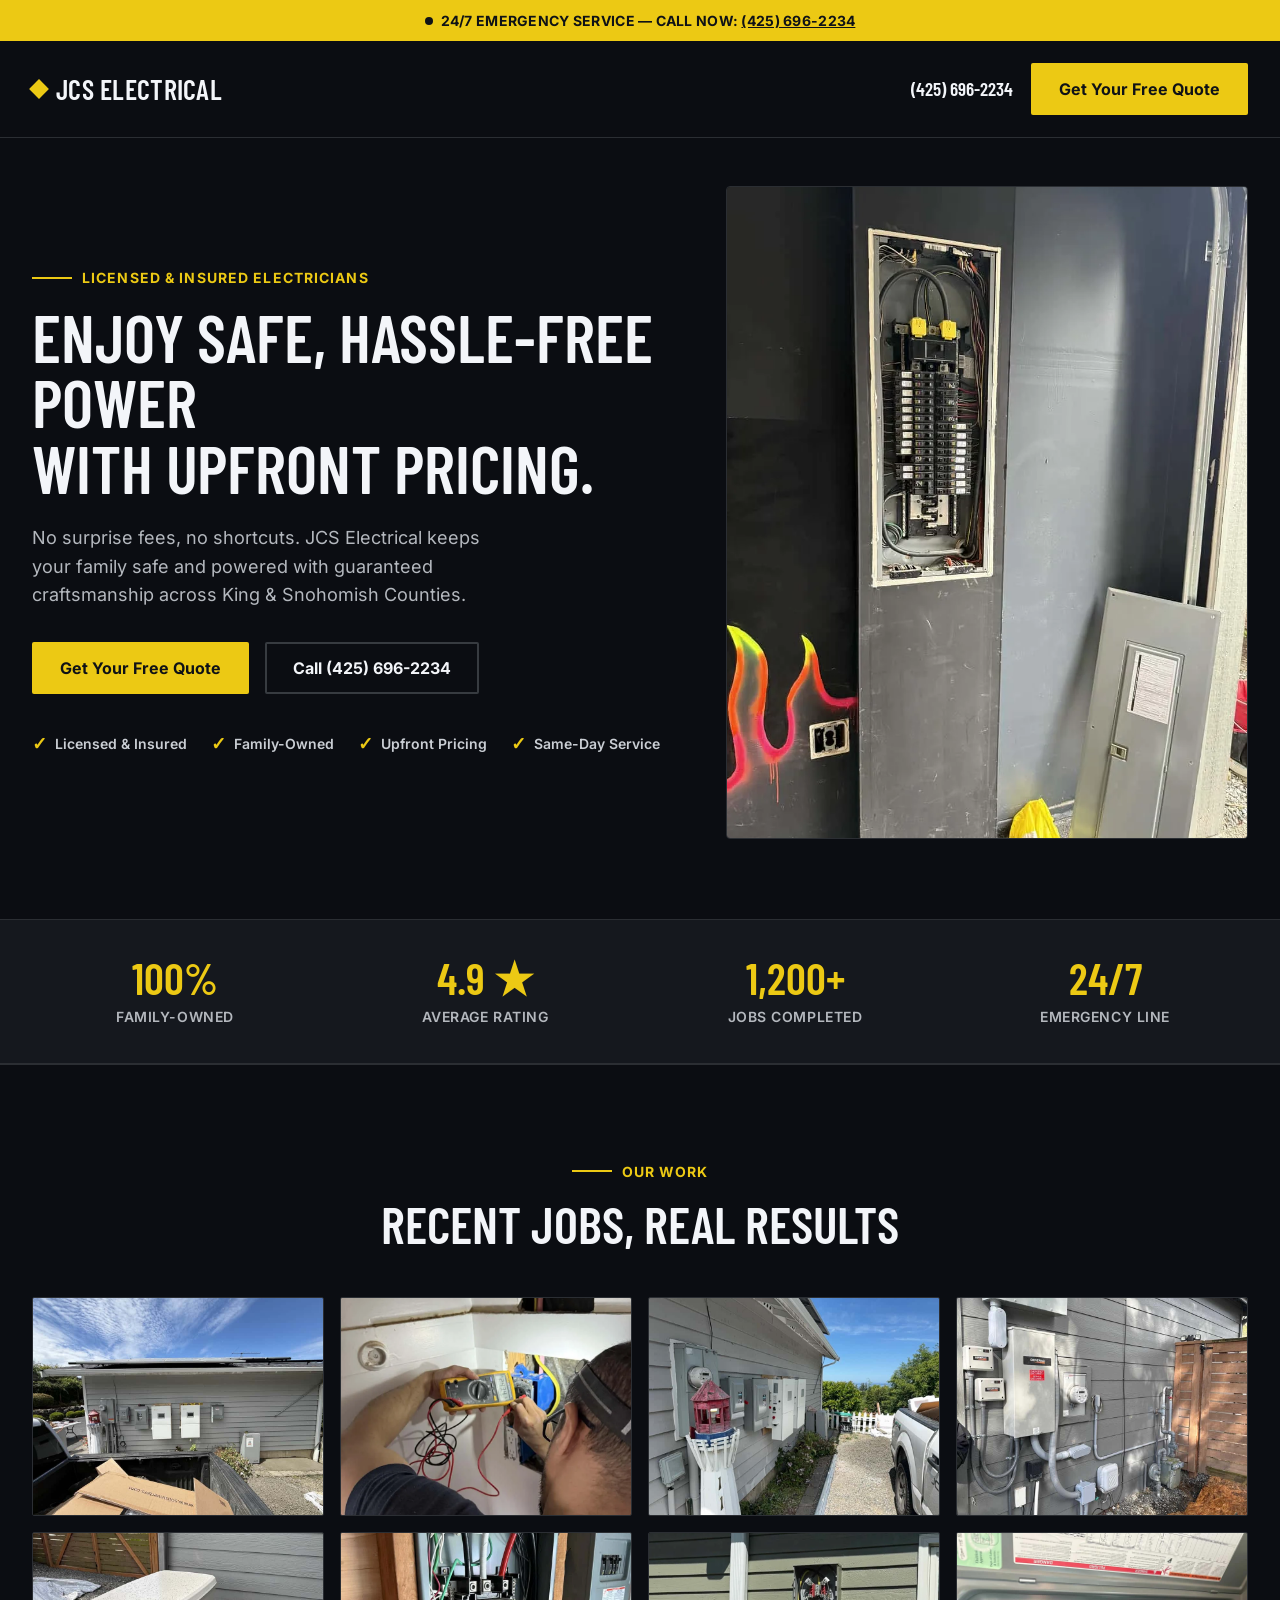
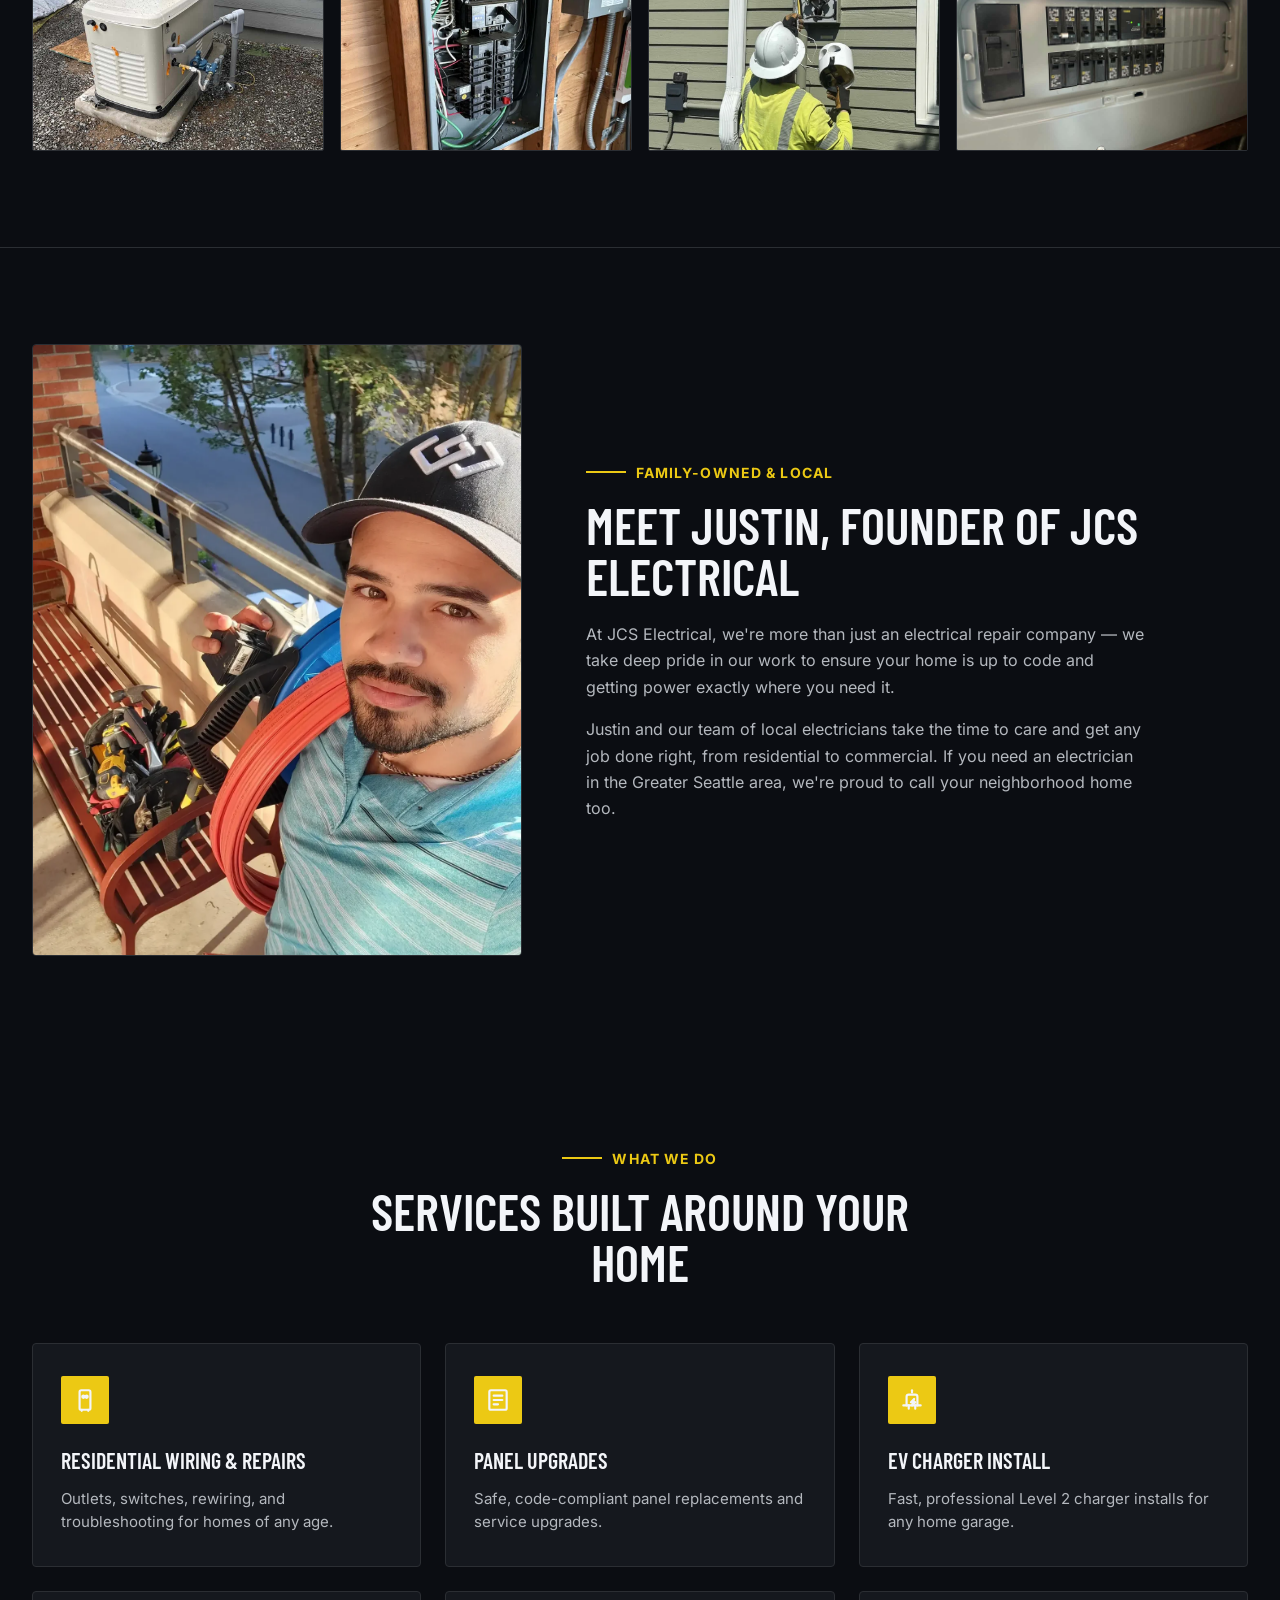
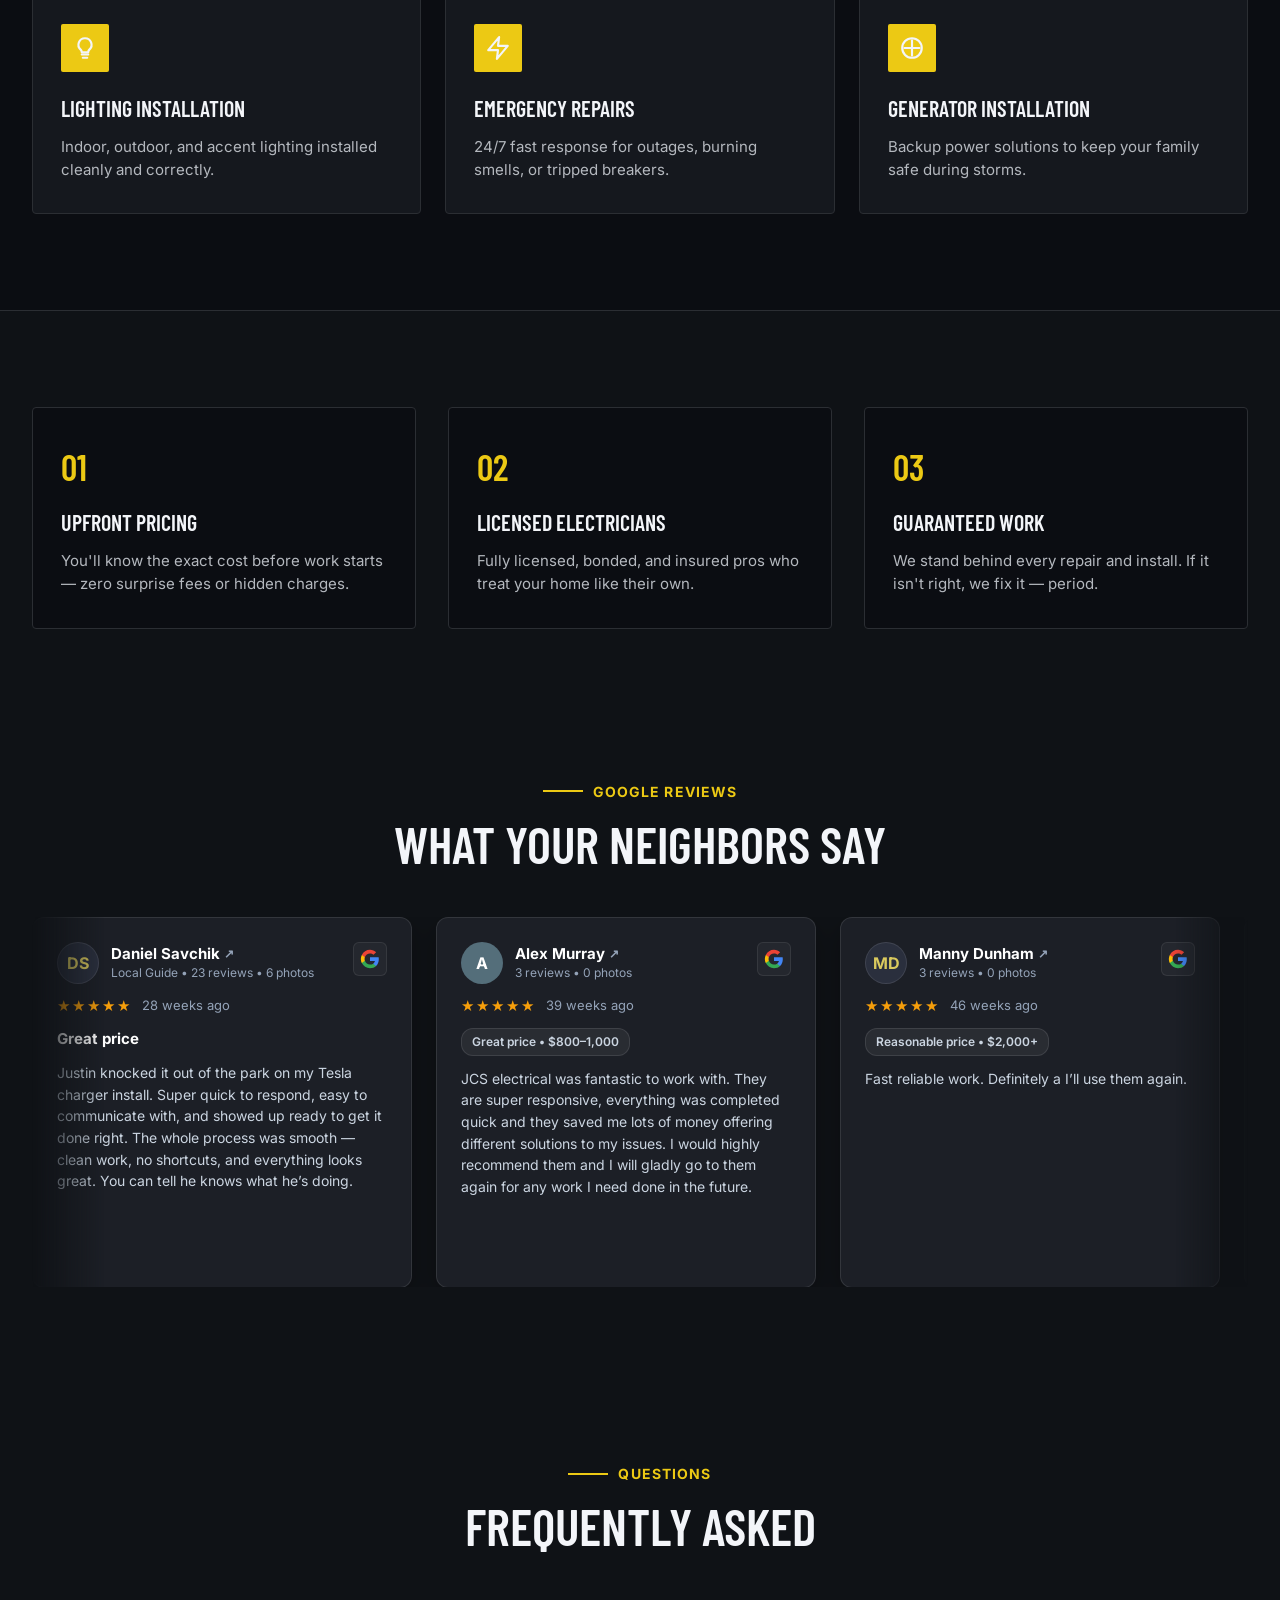
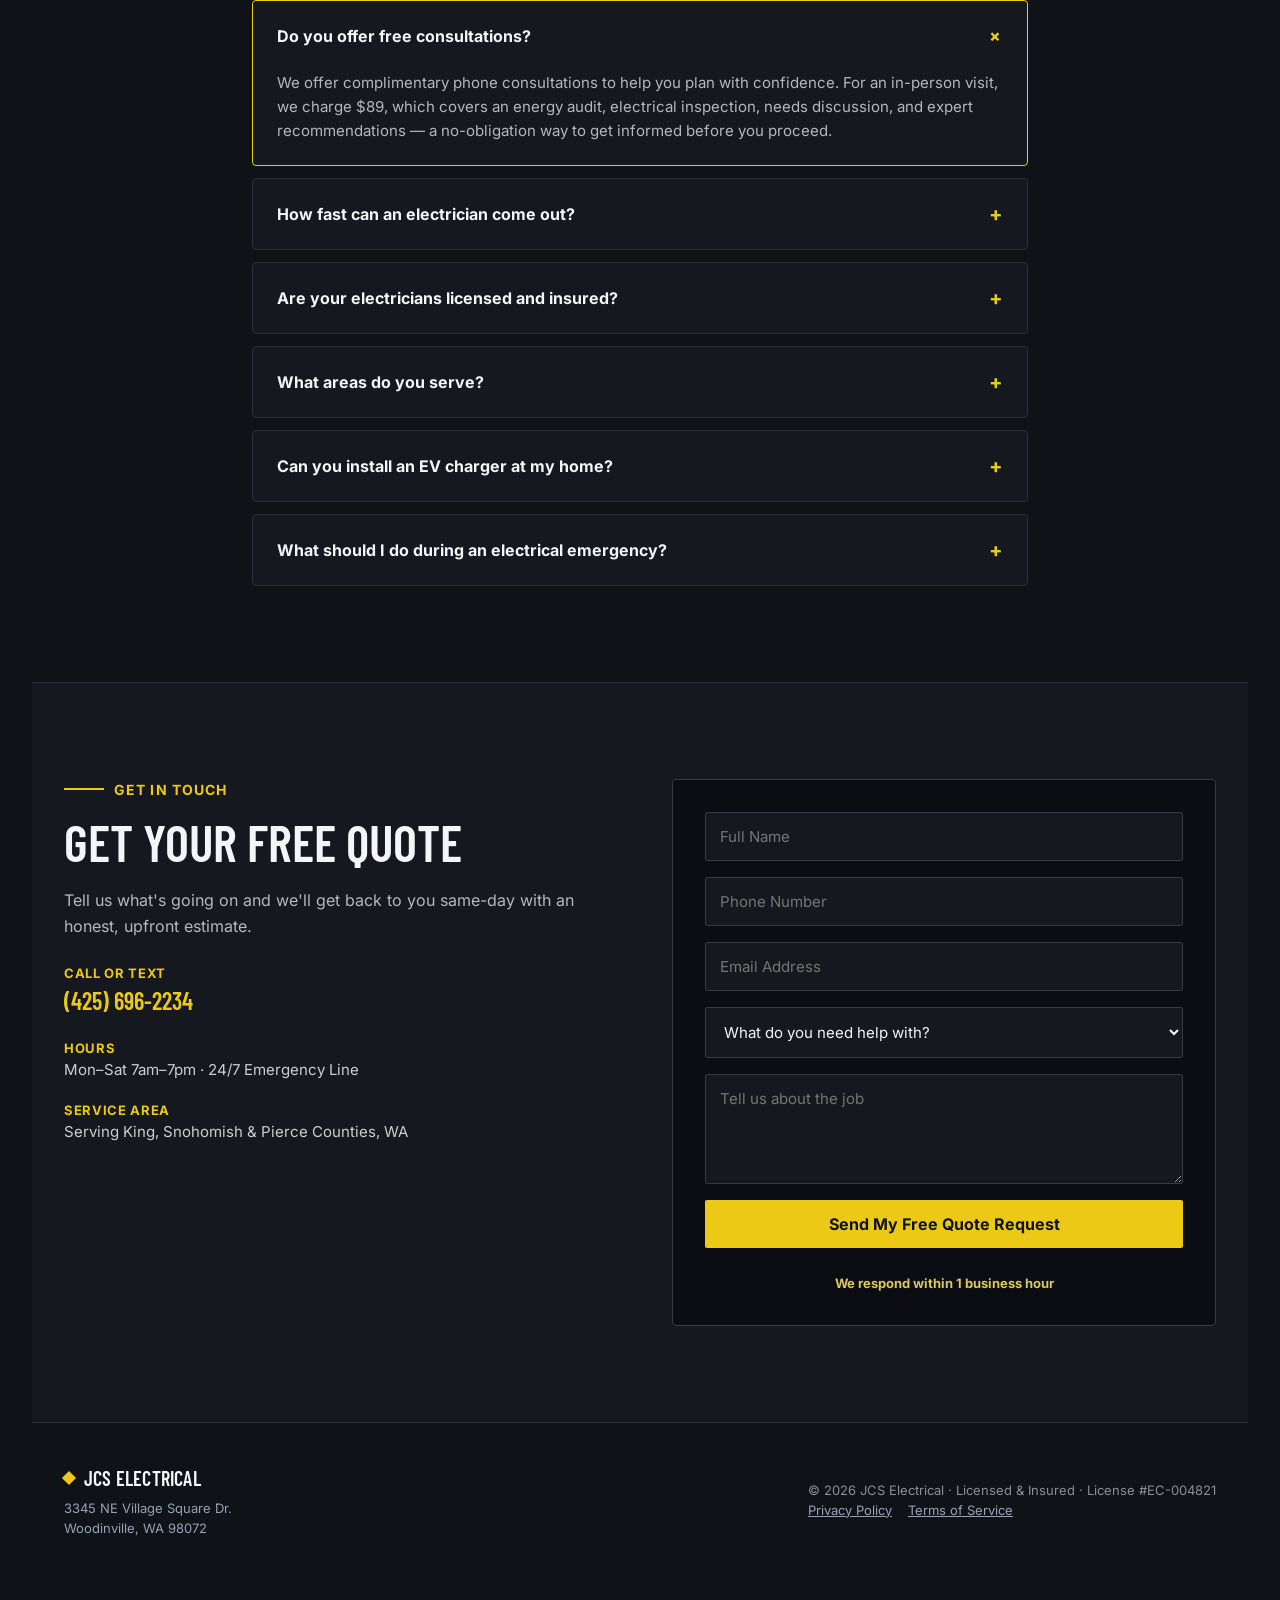
==== commit 66cf5d83: "Add dedicated Lighting & Outlets landing page, remove SMS consent line from forms New page matches a" ====
--- a/index.html
+++ b/index.html
@@ -1053,9 +1053,6 @@
           <textarea placeholder="Tell us about the job" rows="4" class="form-control"></textarea>
           <button type="submit" class="btn-primary" style="width: 100%;">Send My Free Quote Request</button>
           <p style="font-size: 13px; color: #d9c95e; font-weight: 700; margin-top: 10px; text-align: center;">We respond within 1 business hour</p>
-          <p style="font-size: 11px; color: #94a3b8; margin-top: 4px; line-height: 1.4; text-align: center;">
-            By submitting your request, you consent to receive SMS text messages from JCS Electrical regarding your estimate &amp; service updates. Msg &amp; data rates may apply. Reply STOP to opt out. See our <a href="privacy-policy/" style="color:#d9c95e; text-decoration:underline;">Privacy Policy</a> &amp; <a href="terms-of-service/" style="color:#d9c95e; text-decoration:underline;">Terms of Service</a>.
-          </p>
         </form>
 
         <!-- Form Success State -->
